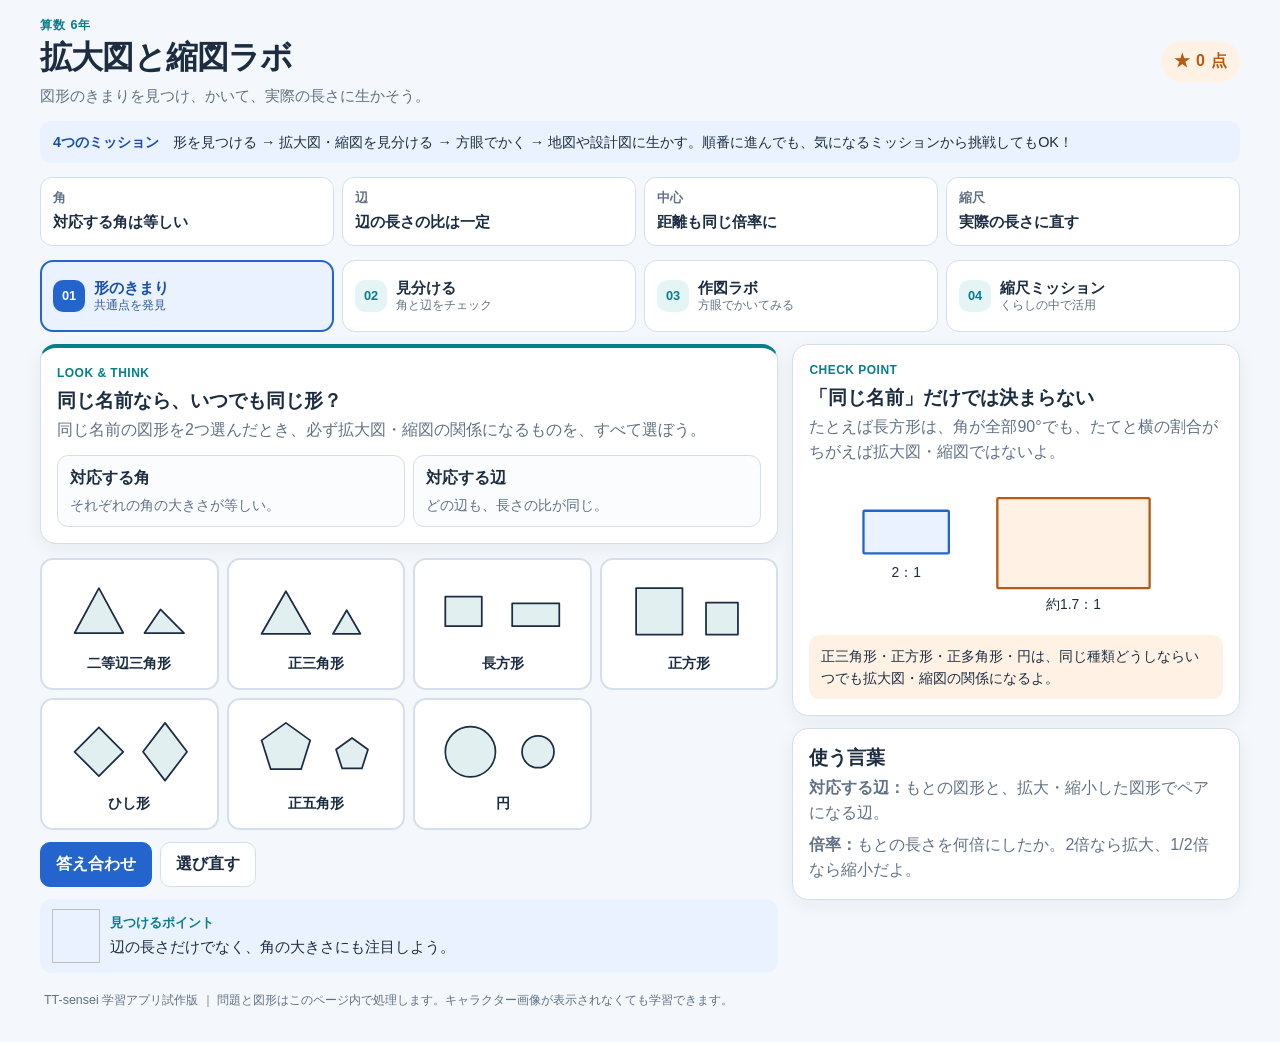
==== index.html @ d73a1b78 "Show actual scale mission prompts and fix completion navigation" ====
<!doctype html>
<html lang="ja">
<head>
<meta charset="utf-8">
<meta name="viewport" content="width=device-width, initial-scale=1, viewport-fit=cover">
<meta name="theme-color" content="#f4f7fb">
<meta name="description" content="小学6年算数「拡大図と縮図」を、図形の性質・判定・作図・縮尺から学ぶ無料の学習アプリです。">
<title>拡大図と縮図ラボ｜小6算数</title>
<style>
:root{color-scheme:light;--bg:#f4f7fb;--paper:#fff;--ink:#1c2d42;--sub:#617186;--line:#d5dfeb;--blue:#2365cc;--blue-soft:#eaf2ff;--teal:#087e8b;--teal-soft:#e5f5f6;--orange:#b85a13;--orange-soft:#fff2e5;--green:#177245;--green-soft:#e8f7ef;--red:#a93d3d;--red-soft:#fff0ef;--shadow:0 5px 18px rgba(28,55,84,.06)}
*{box-sizing:border-box}
html{scroll-behavior:smooth}
body{margin:0;background:var(--bg);color:var(--ink);font-family:"BIZ UDPGothic","UD Digi Kyokasho N-R","Yu Gothic",Meiryo,sans-serif;line-height:1.55;font-size:16px}
button,input{font:inherit}
button{touch-action:manipulation}
button:focus-visible{outline:3px solid #f2a13b;outline-offset:3px}
.app{width:min(1240px,100%);margin:0 auto;padding:16px 20px 32px}
header{display:flex;align-items:center;justify-content:space-between;gap:18px;margin-bottom:14px}
.brand{min-width:0}
.eyebrow{margin:0 0 3px;color:var(--teal);font-size:.78rem;font-weight:800;letter-spacing:.08em}
h1{font-size:clamp(1.45rem,2.5vw,2.1rem);line-height:1.2;letter-spacing:-.025em;margin:0}
.subtitle{margin:7px 0 0;color:var(--sub);font-size:.94rem}
.group-image{width:clamp(120px,19vw,205px);height:80px;object-fit:contain;object-position:center right;flex:0 0 auto}
.study-path{margin:4px 0 12px;padding:10px 13px;background:var(--blue-soft);border-radius:11px;font-size:.9rem;color:var(--ink)}
.study-path b{color:#174fa9}
.summary{display:grid;grid-template-columns:repeat(4,minmax(0,1fr));gap:8px;margin:14px 0}
.summary div{background:var(--paper);border:1px solid var(--line);border-radius:12px;padding:10px 12px;min-width:0}
.summary b{display:block;font-size:.8rem;color:var(--sub);margin-bottom:2px}
.summary span{font-size:.94rem;font-weight:800}
.score{display:inline-flex;align-items:center;gap:6px;white-space:nowrap;color:var(--orange);font-weight:800;background:var(--orange-soft);border-radius:999px;padding:8px 13px}
.tabs{display:grid;grid-template-columns:repeat(4,minmax(0,1fr));gap:8px;margin:14px 0 12px}
.tab{min-height:72px;display:grid;grid-template-columns:32px minmax(0,1fr);grid-template-rows:auto auto;align-content:center;align-items:center;column-gap:9px;row-gap:1px;border:1px solid var(--line);border-radius:13px;background:var(--paper);color:var(--ink);font-weight:800;padding:10px 12px;text-align:left;cursor:pointer;transition:border-color .16s,background .16s,transform .16s}
.tab:hover{border-color:#9db8df;transform:translateY(-1px)}
.tab .num{grid-row:1/3;display:grid;place-items:center;width:32px;height:32px;border-radius:10px;background:var(--teal-soft);color:var(--teal);font-size:.8rem;font-weight:900}
.tab-title{font-size:.96rem;line-height:1.25}
.tab-sub{grid-column:2;color:var(--sub);font-size:.75rem;font-weight:500;line-height:1.3}
.tab-status{grid-column:2}
.tab-status{font-size:.72rem;color:var(--green);font-weight:800;min-height:1em}
.tab-status:empty{display:none}
.tab.active{border:2px solid var(--blue);background:var(--blue-soft);color:#174fa9;padding:9px 11px}
.tab.active .num{background:var(--blue);color:#fff}
.tab.active .tab-sub{color:#315c95}
.panel{display:none}
.panel.active{display:block}
.layout{display:grid;grid-template-columns:minmax(0,1.65fr) minmax(260px,1fr);gap:14px;align-items:start}
.card{background:var(--paper);border:1px solid var(--line);border-radius:16px;padding:16px;box-shadow:var(--shadow);min-width:0}
.card+.card{margin-top:12px}
.card h2{font-size:1.18rem;line-height:1.35;margin:0 0 5px}
.card h3{font-size:1rem;margin:0 0 6px}
.lead{margin:0;color:var(--sub)}
.goal{border-top:4px solid var(--teal)}
.section-label{font-size:.75rem;color:var(--teal);font-weight:800;letter-spacing:.04em;margin:0 0 5px}
.rule-grid{display:grid;grid-template-columns:1fr 1fr;gap:8px;margin-top:12px}
.rule{border:1px solid var(--line);border-radius:11px;padding:10px 12px;background:#fbfcfe}
.rule strong{display:block;margin-bottom:3px}
.rule p{font-size:.9rem;margin:0;color:var(--sub)}
.shape-grid{display:grid;grid-template-columns:repeat(4,minmax(0,1fr));gap:8px;margin-top:14px}
.shape-card{position:relative;min-width:0;min-height:132px;border:2px solid var(--line);border-radius:13px;background:var(--paper);color:var(--ink);padding:9px;cursor:pointer;text-align:center}
.shape-card svg{display:block;width:100%;height:76px}
.shape-card strong{display:block;font-size:.9rem;margin-top:3px}
.shape-card .mark{position:absolute;right:8px;top:5px;font-weight:900;font-size:1.15rem}
.shape-card.selected{border-color:var(--orange);background:var(--orange-soft)}
.shape-card.correct{border-color:var(--green)}
.shape-card.wrong{border-color:var(--red)}
.actions{display:flex;flex-wrap:wrap;gap:8px;margin-top:12px}
.btn{min-height:44px;border:1px solid var(--blue);border-radius:10px;background:var(--blue);color:#fff;font-weight:800;padding:9px 15px;cursor:pointer}
.btn.secondary{border-color:var(--line);background:var(--paper);color:var(--ink)}
.btn:disabled{opacity:.45;cursor:not-allowed}
.message{display:flex;gap:10px;align-items:center;min-height:66px;padding:10px 12px;margin-top:12px;border-radius:12px;background:var(--blue-soft);color:var(--ink)}
.message p{margin:0}
.message.good{background:var(--green-soft)}
.message.retry{background:var(--orange-soft)}
.navi-face{width:48px;height:54px;flex:0 0 48px;object-fit:contain;object-position:center bottom}
.navi-text{font-size:.94rem}
.navi-text strong{display:block;font-size:.8rem;color:var(--teal);margin-bottom:2px}
.help{font-size:.88rem;color:var(--sub);margin:9px 0 0}
.inspect{display:grid;grid-template-columns:minmax(140px,.8fr) minmax(0,1.2fr);gap:12px;align-items:center;margin-top:10px}
.inspect svg{width:100%;max-height:125px}
.explanation{background:var(--teal-soft);border-radius:11px;padding:11px 12px;font-size:.93rem}
.explanation strong{display:block;margin-bottom:3px}
.question-title{display:flex;align-items:flex-start;justify-content:space-between;gap:10px;margin-bottom:12px}
.question-number{font-size:.8rem;font-weight:800;color:var(--teal);white-space:nowrap}
.judge-visual{display:block;width:100%;max-height:260px;min-height:160px;background:#fbfcfe;border:1px solid var(--line);border-radius:12px;margin:8px 0 12px}
.choice-grid{display:grid;grid-template-columns:repeat(2,minmax(0,1fr));gap:9px}
.choice{min-height:50px;background:var(--paper);border:2px solid var(--line);border-radius:11px;color:var(--ink);font-weight:800;cursor:pointer;padding:9px}
.choice:hover:not(:disabled){border-color:var(--blue)}
.choice.correct{border-color:var(--green);background:var(--green-soft)}
.choice.incorrect{border-color:var(--red);background:var(--red-soft)}
.choice:disabled{cursor:default;opacity:.85}
.progress-track{height:8px;background:#e5ebf2;border-radius:99px;overflow:hidden;margin:0 0 12px}
.progress-fill{width:0;height:100%;background:var(--teal);transition:width .2s ease}
.stage{display:grid;grid-template-columns:minmax(0,1.45fr) minmax(250px,1fr);gap:12px;align-items:start}
.board{width:100%;display:block;background:#fff;border:1px solid var(--line);border-radius:13px;touch-action:manipulation;max-height:480px}
.chips{display:flex;flex-wrap:wrap;gap:7px;margin:10px 0}
.chip{min-height:42px;padding:7px 12px;border:2px solid var(--line);border-radius:999px;background:var(--paper);color:var(--ink);font-weight:800;cursor:pointer}
.chip.active{border-color:var(--orange);background:var(--orange-soft);color:var(--orange)}
.chip.done{border-color:var(--green)}
.draw-status{font-weight:800;font-size:.92rem}
.mini{font-size:.88rem;color:var(--sub);margin:6px 0}
.progress-text{display:flex;justify-content:space-between;gap:10px;font-size:.82rem;color:var(--sub);margin-top:8px}
.scale-scene{display:grid;grid-template-columns:130px minmax(0,1fr);gap:13px;align-items:center;margin:12px 0;padding:12px;border:1px solid #c9dfed;border-radius:14px;background:linear-gradient(120deg,var(--teal-soft),var(--blue-soft))}
.scene-art{display:grid;place-items:center;min-height:92px;padding:7px;background:rgba(255,255,255,.78);border:1px solid rgba(255,255,255,.9);border-radius:11px}
.scene-art svg{display:block;width:100%;height:76px}
.scene-copy{min-width:0}
.scene-kicker{display:inline-block;margin-bottom:5px;padding:3px 8px;border-radius:999px;background:#fff;color:#2365cc;font-size:.72rem;font-weight:900}
.scene-copy p{margin:0;font-size:.9rem;line-height:1.45}
.scene-facts{display:flex;flex-wrap:wrap;gap:5px;margin-top:8px}
.scene-facts span{display:inline-block;padding:4px 7px;border-radius:7px;background:rgba(255,255,255,.88);border:1px solid rgba(35,101,204,.12);font-size:.78rem;font-weight:800;color:#24466e}
.scale-options{display:grid;grid-template-columns:repeat(3,minmax(0,1fr));gap:8px;margin-top:15px}
.scale-option{min-height:62px;border:2px solid var(--line);border-radius:12px;background:var(--paper);color:var(--ink);padding:10px 7px;font-weight:800;cursor:pointer}
.scale-option:disabled{cursor:default}
.scale-option.correct{border-color:var(--green);background:var(--green-soft)}
.scale-option.incorrect{border-color:var(--red);background:var(--red-soft)}
.formula{margin-top:12px;padding:11px 12px;background:#fbfcfe;border:1px solid var(--line);border-radius:11px}
.formula .equation{font-size:1.05rem;font-weight:800;margin:3px 0}
.note{padding:10px 12px;background:var(--orange-soft);border-radius:10px;font-size:.9rem;margin-top:10px}
.footer{padding:18px 4px 0;font-size:.78rem;color:var(--sub)}
[hidden]{display:none!important}
@media(max-width:850px){.app{padding:13px 12px 24px}.layout,.stage{grid-template-columns:1fr}.shape-grid{grid-template-columns:repeat(3,minmax(0,1fr))}.group-image{width:125px;height:58px}.summary{grid-template-columns:repeat(2,minmax(0,1fr))}.tabs{grid-template-columns:repeat(4,minmax(0,1fr))}.tab{font-size:.87rem;text-align:center;padding:8px 5px}.tab.active{padding:7px 4px}.board{max-height:370px}}
@media(max-width:560px){header{align-items:flex-start}.group-image{display:none}.subtitle{font-size:.88rem}.tabs{grid-template-columns:repeat(2,minmax(0,1fr));gap:7px}.tab{text-align:left;font-size:.91rem;padding:9px;min-height:70px;column-gap:7px}.tab.active{padding:8px}.tab .num{width:28px;height:28px}.tab-title{font-size:.88rem}.tab-sub,.tab-status{font-size:.7rem}.shape-grid{grid-template-columns:repeat(2,minmax(0,1fr))}.shape-card{min-height:140px}.rule-grid{grid-template-columns:1fr}.inspect{grid-template-columns:1fr}.inspect svg{max-height:100px}.scale-scene{grid-template-columns:82px minmax(0,1fr);gap:9px;padding:9px}.scene-art{min-height:78px;padding:4px}.scene-art svg{height:66px}.scene-copy p{font-size:.84rem}.scene-facts span{font-size:.72rem}.scale-options{grid-template-columns:1fr}.score{padding:7px 10px;font-size:.86rem}.card{padding:13px}.choice-grid{gap:7px}}
@media(prefers-reduced-motion:reduce){html{scroll-behavior:auto}*,*::before,*::after{transition:none!important;animation:none!important}}
</style>
</head>
<body>
<main class="app">
<header>
  <div class="brand">
    <p class="eyebrow">算数 6年</p>
    <h1>拡大図と縮図ラボ</h1>
    <p class="subtitle">図形のきまりを見つけ、かいて、実際の長さに生かそう。</p>
  </div>
  <img class="group-image" id="groupImage" src="https://tt-sensei.github.io/navi-character-/assets/web/groups/group-standing.webp" alt="" aria-hidden="true">
  <div class="score" aria-live="polite">★ <span id="score">0</span>点</div>
</header>

<p class="study-path"><b>4つのミッション</b>　形を見つける → 拡大図・縮図を見分ける → 方眼でかく → 地図や設計図に生かす。順番に進んでも、気になるミッションから挑戦してもOK！</p>

<div class="summary" aria-label="この単元の4つのポイント">
  <div><b>角</b><span>対応する角は等しい</span></div>
  <div><b>辺</b><span>辺の長さの比は一定</span></div>
  <div><b>中心</b><span>距離も同じ倍率に</span></div>
  <div><b>縮尺</b><span>実際の長さに直す</span></div>
</div>

<nav class="tabs" aria-label="学習モード">
  <button class="tab active" data-mode="explore"><span class="num">01</span><span class="tab-title">形のきまり</span><span class="tab-sub">共通点を発見</span><span class="tab-status" id="status-explore"></span></button>
  <button class="tab" data-mode="judge"><span class="num">02</span><span class="tab-title">見分ける</span><span class="tab-sub">角と辺をチェック</span><span class="tab-status" id="status-judge"></span></button>
  <button class="tab" data-mode="draw"><span class="num">03</span><span class="tab-title">作図ラボ</span><span class="tab-sub">方眼でかいてみる</span><span class="tab-status" id="status-draw"></span></button>
  <button class="tab" data-mode="scale"><span class="num">04</span><span class="tab-title">縮尺ミッション</span><span class="tab-sub">くらしの中で活用</span><span class="tab-status" id="status-scale"></span></button>
</nav>

<section id="explore" class="panel active">
  <div class="layout">
    <div>
      <section class="card goal">
        <p class="section-label">LOOK & THINK</p>
        <h2>同じ名前なら、いつでも同じ形？</h2>
        <p class="lead">同じ名前の図形を2つ選んだとき、必ず拡大図・縮図の関係になるものを、すべて選ぼう。</p>
        <div class="rule-grid">
          <div class="rule"><strong>対応する角</strong><p>それぞれの角の大きさが等しい。</p></div>
          <div class="rule"><strong>対応する辺</strong><p>どの辺も、長さの比が同じ。</p></div>
        </div>
      </section>
      <div class="shape-grid" id="shapeGrid"></div>
      <div class="actions">
        <button class="btn" id="exploreCheck">答え合わせ</button>
        <button class="btn secondary" id="exploreReset">選び直す</button>
      </div>
      <div class="message" id="exploreMsg" aria-live="polite">
        <img class="navi-face" alt="" aria-hidden="true">
        <p class="navi-text"><strong>見つけるポイント</strong>辺の長さだけでなく、角の大きさにも注目しよう。</p>
      </div>
      <section class="card" id="inspectCard" hidden>
        <h2 id="inspectTitle">図形を調べる</h2>
        <div class="inspect"><div id="inspectVisual"></div><div class="explanation" id="inspectText"></div></div>
        <div class="actions"><button class="btn secondary" id="inspectPrev">← 前の図形</button><button class="btn" id="inspectNext">次の図形 →</button></div>
      </section>
    </div>
    <aside>
      <section class="card">
        <p class="section-label">CHECK POINT</p>
        <h2>「同じ名前」だけでは決まらない</h2>
        <p class="lead">たとえば長方形は、角が全部90°でも、たてと横の割合がちがえば拡大図・縮図ではないよ。</p>
        <svg viewBox="0 0 300 130" style="display:block;width:100%;max-height:150px;margin-top:10px" role="img" aria-label="たてと横の割合が異なる2つの長方形">
          <rect x="18" y="31" width="74" height="37" rx="1" fill="#eaf2ff" stroke="#2365cc" stroke-width="2"/>
          <rect x="134" y="20" width="132" height="78" rx="1" fill="#fff2e5" stroke="#b85a13" stroke-width="2"/>
          <text x="55" y="88" font-size="12" text-anchor="middle" fill="#1c2d42">2：1</text>
          <text x="200" y="116" font-size="12" text-anchor="middle" fill="#1c2d42">約1.7：1</text>
        </svg>
        <div class="note">正三角形・正方形・正多角形・円は、同じ種類どうしならいつでも拡大図・縮図の関係になるよ。</div>
      </section>
      <section class="card">
        <h2>使う言葉</h2>
        <p class="lead"><b>対応する辺：</b>もとの図形と、拡大・縮小した図形でペアになる辺。</p>
        <p class="lead" style="margin-top:8px"><b>倍率：</b>もとの長さを何倍にしたか。2倍なら拡大、1/2倍なら縮小だよ。</p>
      </section>
    </aside>
  </div>
</section>

<section id="judge" class="panel">
  <div class="layout">
    <div class="card">
      <div class="question-title"><div><p class="section-label">CHECK</p><h2 id="judgeQ">この2つの図形は、拡大図・縮図の関係？</h2></div><span class="question-number" id="judgeNumber">第1問</span></div>
      <div class="progress-track"><div class="progress-fill" id="judgeBar"></div></div>
      <svg id="judgeVisual" class="judge-visual" viewBox="0 0 270 125" role="img" aria-label="大きさの異なる2つの図形"></svg>
      <div class="choice-grid">
        <button class="choice" data-answer="yes">〇　なっている</button>
        <button class="choice" data-answer="no">×　なっていない</button>
      </div>
      <div class="message" id="judgeMsg" aria-live="polite">
        <img class="navi-face" alt="" aria-hidden="true">
        <p class="navi-text"><strong>考えてみよう</strong>角が同じか、辺の長さの割合が同じかを確かめよう。</p>
      </div>
      <div class="actions"><button class="btn" id="judgeNext" disabled>次の問題</button><button class="btn secondary" id="judgeRestart">最初から</button></div>
    </div>
    <aside class="card">
      <p class="section-label">TWO RULES</p>
      <h2>2つのきまりを使って判断</h2>
      <p class="lead">1つの辺だけが同じ割合でも、それだけでは十分ではないよ。</p>
      <div class="formula"><b>辺の長さの比</b><div class="equation">AB：A′B′ = BC：B′C′</div><p class="mini">どの対応する辺も、同じ倍率になる。</p></div>
      <div class="formula"><b>角の大きさ</b><div class="equation">∠A = ∠A′</div><p class="mini">対応する角は、それぞれ等しい。</p></div>
      <div class="note">答えたあとに理由を読んで、どうしてそうなるのか確かめよう。</div>
    </aside>
  </div>
</section>

<section id="draw" class="panel">
  <div class="card goal" style="margin-bottom:12px">
    <p class="section-label">DRAW</p>
    <h2>三角形や四角形を、拡大・縮小してかこう</h2>
    <p class="lead">図形と倍率がランダムに出るよ。Aを中心に、ほかの頂点を方眼の交点に置こう。</p>
  </div>
  <div class="stage">
    <div>
      <svg id="board" class="board" viewBox="-0.5 -0.5 18 10" role="img" aria-label="三角形や四角形を拡大・縮小する作図用の方眼"></svg>
      <p class="mini">Aを中心に考えよう。点のボタンで置きたい頂点を選び、方眼の交点をタップ。置き直しもできるよ。</p>
    </div>
    <section class="card">
      <div class="question-title"><div><p class="section-label">DRAWING TASK</p><h2 id="drawQ">第1問</h2></div><span class="question-number" id="drawNumber">1 / 8</span></div>
      <div class="progress-track"><div class="progress-fill" id="drawBar"></div></div>
      <p class="lead" id="drawHelp"></p>
      <div class="formula draw-formula" id="drawFormula"><b>中心からの位置を同じ倍率にする</b><p class="mini">Aから各頂点までの横・たての距離に、倍率をかけよう。</p></div>
      <div class="chips" id="chips"></div>
      <div class="message" id="drawMsg" aria-live="polite"><img class="navi-face" alt="" aria-hidden="true"><p class="navi-text"><strong>作図のポイント</strong>中心から、たて・横の方眼を数えよう。</p></div>
      <div class="actions"><button class="btn" id="drawCheck">チェック</button><button class="btn secondary" id="drawHint">ヒント① 方向</button><button class="btn secondary" id="drawReset">やり直す</button><button class="btn" id="drawNext" hidden>次の問題</button></div>
    </section>
  </div>
  <div class="card" style="margin-top:12px">
    <h2>作図でわすれないこと</h2>
    <div class="rule-grid">
      <div class="rule"><strong>① 中心からの方向</strong><p>中心と頂点を結ぶ直線上に、対応する頂点がくる。</p></div>
      <div class="rule"><strong>② 中心からの距離</strong><p>2倍なら距離も2倍、1/2倍なら距離も1/2にする。</p></div>
      <div class="rule"><strong>③ 辺と角を使う方法</strong><p>対応する辺を同じ倍率にし、対応する角はもとの図形と同じ大きさにする。方眼がなくても、辺と角の関係を使って作図できる。</p></div>
      <div class="rule"><strong>④ 三角形から四角形へ</strong><p>三角形で身につけた作図の考え方を、四角形にも生かして考えよう。</p></div>
    </div>
  </div>
</section>

<section id="scale" class="panel">
  <div class="layout">
    <div class="card">
      <p class="section-label">APPLICATION MISSION</p>
      <div class="question-title"><h2 id="scaleQ">縮尺ミッション</h2><span class="question-number" id="scaleNumber">第1問</span></div>
      <div class="progress-track"><div class="progress-fill" id="scaleBar"></div></div>
      <div id="scaleScene" class="scale-scene" aria-live="polite"><div class="scene-art" aria-hidden="true"></div><div class="scene-copy"><span class="scene-kicker">活用ミッション</span><p>地図や設計図を使って、実際の長さを考えよう。</p></div></div>
      <p class="lead" id="scaleLead">この場面で、縮尺を使って考えよう。</p>
      <div class="scale-options" id="scaleOptions"></div>
      <div class="message" id="scaleMsg" aria-live="polite"><img class="navi-face" alt="" aria-hidden="true"><p class="navi-text"><strong>考えるヒント</strong>まず単位をそろえよう。1mは100cmだよ。</p></div>
      <div class="actions"><button class="btn" id="scaleNext" disabled>次の問題</button><button class="btn secondary" id="scaleRestart">最初から</button></div>
    </div>
    <aside class="card">
      <p class="section-label">SCALE GUIDE</p>
      <h2>縮尺を使うコツ</h2>
      <p class="lead">縮尺 1：25,000 なら、図の1cmが実際の25,000cmを表すよ。</p>
      <div class="formula"><b>地図上の長さから求める</b><div class="equation">実際の長さ ＝ 図の長さ × 縮尺の分母</div><p class="mini">まずcmで求めてから、mやkmに直そう。</p></div>
      <div class="formula"><b>実際の長さから求める</b><div class="equation">図の長さ ＝ 実際の長さ ÷ 縮尺の分母</div><p class="mini">実際の長さをcmにそろえて計算しよう。</p></div>
      <div class="note">場面をよく見て、「図の長さを実際に直す」「実際の長さを図に表す」「縮尺そのものを求める」のどれかを考えよう。</div>
    </aside>
  </div>
</section>

<footer class="footer">TT-sensei 学習アプリ試作版 ｜ 問題と図形はこのページ内で処理します。キャラクター画像が表示されなくても学習できます。</footer>
</main>

<script>
(function(){
'use strict';
var $ = function(selector){return document.querySelector(selector);};
var $$ = function(selector){return Array.prototype.slice.call(document.querySelectorAll(selector));};
var NAVI_ROOT = 'https://tt-sensei.github.io/navi-character-/assets/web/characters/';
var GROUP_STANDING = 'https://tt-sensei.github.io/navi-character-/assets/web/groups/group-standing.webp';
var GROUP_SHAPES = 'https://tt-sensei.github.io/navi-character-/assets/web/groups/learning/group-learning-math-shapes.webp';
var characterIds = ['riku','sora','kai','saku','tsuki','nami'];
var scoreStoreKey='kakudai-syukusyo:score:v1';
var awardsStoreKey='kakudai-syukusyo:awards:v1';
var progressStoreKey='kakudai-syukusyo:completed:v1';
function readStored(key,fallback){try{var value=localStorage.getItem(key);return value===null?fallback:JSON.parse(value);}catch(error){return fallback;}}
function writeStored(key,value){try{localStorage.setItem(key,JSON.stringify(value));}catch(error){/* 保存できない環境でも学習は続けられる */}}
var score = Number(readStored(scoreStoreKey,0))||0;
var earnedAwards = new Set(readStored(awardsStoreKey,[]));
$('#score').textContent=String(score);
function addScore(points){score += points;$('#score').textContent=String(score);writeStored(scoreStoreKey,score);}
function awardOnce(key,points,legacyKey){
  if(earnedAwards.has(key)||(legacyKey&&earnedAwards.has(legacyKey))){
    if(!earnedAwards.has(key)){earnedAwards.add(key);writeStored(awardsStoreKey,Array.from(earnedAwards));}
    return false;
  }
  earnedAwards.add(key);writeStored(awardsStoreKey,Array.from(earnedAwards));addScore(points);return true;
}
var learningProgress = null;
var completedThisSession = new Set();
var persistedCompleted = new Set(readStored(progressStoreKey,[]));
var moduleIds = ['explore','judge','draw','scale'];
var moduleLabels = {explore:'形のきまり',judge:'見分ける',draw:'作図ラボ',scale:'縮尺を使う'};
function renderProgress(){
  moduleIds.forEach(function(id){
    var status=$('#status-'+id);
    if(!status)return;
    var done=completedThisSession.has(id)||persistedCompleted.has(id)||(learningProgress&&learningProgress.isCompleted(id));
    status.textContent=done?'✓ 練習済み':'';
    var tab=$$('.tab').filter(function(button){return button.dataset.mode===id;})[0];
    if(tab)tab.setAttribute('aria-label',moduleLabels[id]+(done?'、練習済み':''));
  });
}
function markModuleComplete(id){
  completedThisSession.add(id);
  persistedCompleted.add(id);
  writeStored(progressStoreKey,Array.from(persistedCompleted));
  if(learningProgress)learningProgress.complete(id);
  renderProgress();
}
import('https://tt-sensei.github.io/edu-components/index.js').then(function(module){
  var storage=new module.StorageManager('kakudai-syukusyo');
  learningProgress=new module.ProgressManager({storage:storage,ids:moduleIds});
  moduleIds.forEach(function(id){if(learningProgress.isCompleted(id))persistedCompleted.add(id);});
  writeStored(progressStoreKey,Array.from(persistedCompleted));
  completedThisSession.forEach(function(id){learningProgress.complete(id);});
  persistedCompleted.forEach(function(id){learningProgress.complete(id);});
  renderProgress();
}).catch(function(){renderProgress();});
renderProgress();
function randomCharacter(){return characterIds[Math.floor(Math.random()*characterIds.length)];}
function setGuide(container, title, message, mood, extraClass){
  if(!container) return;
  var img = container.querySelector('.navi-face');
  var text = container.querySelector('.navi-text');
  container.className = 'message' + (extraClass ? ' '+extraClass : '');
  if(img){
    img.style.display = '';
    img.onerror = function(){img.style.display='none';};
    img.src = NAVI_ROOT + randomCharacter() + '/fullbody/' + (mood || 'hint') + '.webp';
  }
  if(text) text.innerHTML = '<strong>' + title + '</strong>' + message;
}
$('#groupImage').addEventListener('error',function(){
  if(this.dataset.fallback){this.style.display='none';return;}
  this.dataset.fallback='1';this.src=GROUP_SHAPES;
});
$$('.tab').forEach(function(button){
  button.addEventListener('click',function(){
    $$('.tab').forEach(function(item){item.classList.toggle('active',item===button);});
    $$('.panel').forEach(function(panel){panel.classList.toggle('active',panel.id===button.dataset.mode);});
  });
});

var shapes = [
 {id:'isosceles',name:'二等辺三角形',ok:false,svg:'<polygon points="18,79 50,20 82,79"/><polygon points="110,79 131,48 162,79"/>',why:'二等辺三角形は、頂角の大きさがちがうものがあります。2本の辺が等しいだけでは、形は1つに決まりません。'},
 {id:'equilateral',name:'正三角形',ok:true,svg:'<polygon points="18,80 50,24 82,80"/><polygon points="112,80 130,49 148,80"/>',why:'正三角形は、どれも角が60°です。辺の割合もそろうので、同じ正三角形どうしは、いつでも拡大図・縮図になります。'},
 {id:'rectangle',name:'長方形',ok:false,svg:'<rect x="15" y="31" width="48" height="39"/><rect x="103" y="40" width="62" height="30"/>',why:'長方形の角は全部90°ですが、たてと横の割合がちがうものがあります。角だけが同じでも、拡大図・縮図とは限りません。'},
 {id:'square',name:'正方形',ok:true,svg:'<rect x="20" y="20" width="61" height="61"/><rect x="112" y="39" width="42" height="42"/>',why:'正方形は角が全部90°で、4辺もすべて等しい図形です。同じ正方形どうしは、いつでも拡大図・縮図になります。'},
 {id:'rhombus',name:'ひし形',ok:false,svg:'<polygon points="18,51 50,19 82,51 50,83"/><polygon points="108,51 137,13 166,51 137,89"/>',why:'ひし形は4辺がすべて等しい図形ですが、角の大きさがちがうものがあります。辺が等しいだけでは、同じ形とは限りません。'},
 {id:'pentagon',name:'正五角形',ok:true,svg:'<polygon points="50,13 82,36 70,74 30,74 18,36"/><polygon points="137,33 158,48 150,73 124,73 116,48"/>',why:'正五角形は、5辺も5つの角もそれぞれ等しい図形です。同じ正五角形どうしは、いつでも拡大図・縮図になります。'},
 {id:'circle',name:'円',ok:true,svg:'<circle cx="48" cy="51" r="33"/><circle cx="137" cy="51" r="21"/>',why:'円は大きさがちがっても形は同じです。どの円どうしも、拡大図・縮図の関係になります。'}
];
var exploreSelection = {};
var exploreAwarded = false;
var inspectIndex = 0;
function shapeSvg(markup){return '<svg viewBox="0 0 180 100" aria-hidden="true"><g fill="rgba(8,126,139,.12)" stroke="currentColor" stroke-width="2.3" stroke-linejoin="round">'+markup+'</g></svg>';}
function renderShapes(){
  $('#shapeGrid').innerHTML = shapes.map(function(shape){
    var selected = !!exploreSelection[shape.id];
    return '<button type="button" class="shape-card'+(selected?' selected':'')+'" data-shape="'+shape.id+'" aria-pressed="'+selected+'"><span class="mark"></span>'+shapeSvg(shape.svg)+'<strong>'+shape.name+'</strong></button>';
  }).join('');
  $$('.shape-card').forEach(function(button){
    button.addEventListener('click',function(){
      var id = button.dataset.shape;
      exploreSelection[id] = !exploreSelection[id];
      if(!exploreSelection[id]) delete exploreSelection[id];
      renderShapes();
    });
  });
}
function showInspect(){
  var shape = shapes[inspectIndex];
  $('#inspectTitle').textContent = '調べる：'+shape.name;
  $('#inspectVisual').innerHTML = shapeSvg(shape.svg);
  $('#inspectText').innerHTML = '<strong>'+(shape.ok?'〇 いつでもなる':'△ いつでもとは限らない')+'</strong>'+shape.why;
  $('#inspectPrev').disabled = inspectIndex===0;
  $('#inspectNext').textContent = inspectIndex===shapes.length-1?'見分けるへ進む':'次の図形 →';
}
$('#exploreCheck').addEventListener('click',function(){
  var correct = shapes.filter(function(shape){return shape.ok;}).map(function(shape){return shape.id;});
  var selected = Object.keys(exploreSelection).filter(function(id){return exploreSelection[id];});
  var good = correct.every(function(id){return selected.indexOf(id)!==-1;}) && selected.every(function(id){return correct.indexOf(id)!==-1;});
  renderShapes();
  $$('.shape-card').forEach(function(button){
    var shape = shapes.filter(function(item){return item.id===button.dataset.shape;})[0];
    var mark = button.querySelector('.mark');
    if(shape.ok){button.classList.add('correct');mark.textContent='〇';}
    else if(exploreSelection[shape.id]){button.classList.add('wrong');mark.textContent='×';}
  });
  if(good){
    markModuleComplete('explore');
    if(!exploreAwarded){awardOnce('explore-perfect',20);exploreAwarded=true;}
    setGuide($('#exploreMsg'),'大正解！','正三角形・正方形・正五角形・円だよ。どこが共通しているか、一つずつ調べよう。','correct','good');
  }else{
    setGuide($('#exploreMsg'),'もう一度考えよう','「同じ名前なら、どんな形でも必ず」という言葉が大切。選んだ図形と、選ばなかった図形を比べてみよう。','retry','retry');
  }
  inspectIndex=0;$('#inspectCard').hidden=false;showInspect();
});
$('#exploreReset').addEventListener('click',function(){
  exploreSelection={};$('#inspectCard').hidden=true;renderShapes();
  setGuide($('#exploreMsg'),'見つけるポイント','角の大きさと、辺の長さの割合に注目しよう。','hint');
});
$('#inspectPrev').addEventListener('click',function(){inspectIndex=Math.max(0,inspectIndex-1);showInspect();});
$('#inspectNext').addEventListener('click',function(){
  if(inspectIndex<shapes.length-1){inspectIndex++;showInspect();}
  else{$$('.tab').filter(function(button){return button.dataset.mode==='judge';})[0].click();renderJudge();}
});
renderShapes();

function polygon(cx,cy,r,sides,rotation){
  var points=[];
  for(var i=0;i<sides;i++){
    var angle=(Math.PI*2*i/sides)+(rotation||0);
    points.push((cx+r*Math.cos(angle)).toFixed(2)+','+(cy+r*Math.sin(angle)).toFixed(2));
  }
  return '<polygon points="'+points.join(' ')+'"/>';
}
var judges = [
 {id:'square-same',legacyIndex:0,name:'正方形',yes:true,a:'<rect x="30" y="40" width="45" height="45"/>',b:'<rect x="145" y="20" width="90" height="90"/>',note:'どちらも正方形。対応する角は全部90°で、対応する辺の長さはすべて2倍です。'},
 {id:'rectangle-ratio',legacyIndex:1,name:'長方形',yes:false,a:'<rect x="20" y="38" width="80" height="40"/>',b:'<rect x="135" y="23" width="120" height="80"/>',note:'たては2倍ですが、横は1.5倍です。辺の長さの割合がそろわないので、拡大図・縮図ではありません。'},
 {id:'triangle-same',legacyIndex:2,name:'三角形',yes:true,a:'<polygon points="20,90 55,30 95,90"/>',b:'<polygon points="130,105 182.5,15 242.5,105"/>',note:'対応する辺の長さはすべて1.5倍で、対応する角も等しくなっています。'},
 {id:'rhombus-angle',legacyIndex:3,name:'ひし形',yes:false,a:'<polygon points="20,60 60,20 100,60 60,100"/>',b:'<polygon points="130,60 190,30 250,60 190,90"/>',note:'4辺が等しくても、角の大きさがちがいます。対応する角がそろわないため、拡大図・縮図ではありません。'},
 {id:'pentagon-same',legacyIndex:4,name:'正五角形',yes:true,a:polygon(55,62,29,5,-Math.PI/2),b:polygon(190,62,58,5,-Math.PI/2),note:'どちらも正五角形です。対応する角は等しく、対応する辺の長さはすべて2倍です。'},
 {id:'triangle-ratio',legacyIndex:5,name:'三角形',yes:false,a:'<polygon points="20,90 55,30 95,90"/>',b:'<polygon points="140,90 190,30 250,90"/>',note:'たての長さは同じですが、底辺の割合がちがいます。辺を同じ割合にしていないため、拡大図・縮図ではありません。'}
];
judges=shuffle(judges.slice());
var judgeIndex=0,judgeLocked=false;
function renderJudge(){
  var q=judges[judgeIndex];
  $('#judgeQ').textContent='この2つの'+q.name+'は、拡大図・縮図の関係？';
  $('#judgeNumber').textContent='第'+(judgeIndex+1)+'問 / '+judges.length;
  $('#judgeBar').style.width=(judgeIndex/judges.length*100)+'%';
  $('#judgeVisual').innerHTML='<g fill="rgba(35,101,204,.13)" stroke="#2365cc" stroke-width="2.2" stroke-linejoin="round">'+q.a+'</g><g fill="rgba(184,90,19,.13)" stroke="#b85a13" stroke-width="2.2" stroke-linejoin="round">'+q.b+'</g>';
  $('#judgeVisual').setAttribute('aria-label','左の図形と右の図形を比べる問題');
  $$('.choice').forEach(function(button){button.disabled=false;button.classList.remove('correct','incorrect');});
  $('#judgeNext').disabled=true;$('#judgeNext').textContent='次の問題';
  setGuide($('#judgeMsg'),'考えてみよう','角の大きさと、対応する辺の長さの割合を確かめよう。','hint');
  judgeLocked=false;
}
$$('.choice').forEach(function(button){
  button.addEventListener('click',function(){
    if(judgeLocked)return;
    judgeLocked=true;
    var q=judges[judgeIndex],answer=button.dataset.answer==='yes',good=answer===q.yes;
    $$('.choice').forEach(function(choice){
      choice.disabled=true;
      if(choice.dataset.answer===(q.yes?'yes':'no'))choice.classList.add('correct');
      else if(choice===button)choice.classList.add('incorrect');
    });
    if(good){awardOnce('judge-'+q.id,10,'judge-'+q.legacyIndex);setGuide($('#judgeMsg'),'正解！',q.note,'correct','good');}
    else{setGuide($('#judgeMsg'),'おしい！','正解は'+(q.yes?'〇　なっている':'×　なっていない')+'。'+q.note,'retry','retry');}
    $('#judgeBar').style.width=((judgeIndex+1)/judges.length*100)+'%';
    $('#judgeNext').disabled=false;
    $('#judgeNext').textContent=judgeIndex===judges.length-1?'作図へ進む':'次の問題';
  });
});
$('#judgeNext').addEventListener('click',function(){
  if(!judgeLocked)return;
  if(judgeIndex<judges.length-1){judgeIndex++;renderJudge();}
  else{markModuleComplete('judge');$$('.tab').filter(function(button){return button.dataset.mode==='draw';})[0].click();startDraw(0);}
});
$('#judgeRestart').addEventListener('click',function(){judges=shuffle(judges.slice());judgeIndex=0;renderJudge();});
renderJudge();

var drawShapes=[
  {id:'right-triangle',name:'直角三角形',vertices:['A','B','C'],points:{A:[0,0],B:[4,0],C:[0,2]},rightAngleAtA:true},
  {id:'isosceles-triangle',name:'二等辺三角形',vertices:['A','B','C'],points:{A:[0,0],B:[4,0],C:[2,4]}},
  {id:'scalene-triangle',name:'三角形',vertices:['A','B','C'],points:{A:[0,0],B:[6,0],C:[2,4]}},
  {id:'trapezoid',name:'台形',vertices:['A','B','C','D'],points:{A:[0,0],B:[6,0],C:[4,2],D:[2,2]}},
  {id:'parallelogram',name:'平行四辺形',vertices:['A','B','C','D'],points:{A:[0,0],B:[4,0],C:[6,2],D:[2,2]}},
  {id:'rhombus',name:'ひし形',vertices:['A','B','C','D'],points:{A:[0,0],B:[4,-2],C:[8,0],D:[4,2]}},
  {id:'rectangle',name:'長方形',vertices:['A','B','C','D'],points:{A:[0,0],B:[6,0],C:[6,2],D:[0,2]},rightAngleAtA:true},
  {id:'square',name:'正方形',vertices:['A','B','C','D'],points:{A:[0,0],B:[4,0],C:[4,4],D:[0,4]},rightAngleAtA:true}
];
var drawMultipliers=[0.5,1.5,2];
function randomInteger(min,max){return Math.floor(Math.random()*(max-min+1))+min;}
function shuffle(items){
  for(var i=items.length-1;i>0;i--){
    var j=Math.floor(Math.random()*(i+1)),temp=items[i];
    items[i]=items[j];items[j]=temp;
  }
  return items;
}
function createDrawProblems(){
  return shuffle(drawShapes.slice()).map(function(shape){
    var k=drawMultipliers[Math.floor(Math.random()*drawMultipliers.length)];
    var bounds={minX:Infinity,maxX:-Infinity,minY:Infinity,maxY:-Infinity};
    shape.vertices.forEach(function(v){
      var p=shape.points[v];
      [p,[p[0]*k,p[1]*k]].forEach(function(q){
        bounds.minX=Math.min(bounds.minX,q[0]);
        bounds.maxX=Math.max(bounds.maxX,q[0]);
        bounds.minY=Math.min(bounds.minY,q[1]);
        bounds.maxY=Math.max(bounds.maxY,q[1]);
      });
    });
    var minOriginX=Math.ceil(1-bounds.minX),maxOriginX=Math.floor(17-bounds.maxX);
    var minOriginY=Math.ceil(1-bounds.minY),maxOriginY=Math.floor(9-bounds.maxY);
    if(minOriginX>maxOriginX||minOriginY>maxOriginY)throw new Error('方眼に収まらない図形があります: '+shape.name);
    return {shape:shape,k:k,origin:[randomInteger(minOriginX,maxOriginX),randomInteger(minOriginY,maxOriginY)]};
  });
}
var drawProblems=createDrawProblems(),D=null,drawIndex=0;
function multiplierText(k){return k===0.5?'1/2倍':k===1.5?'1.5倍':k+'倍';}
function pointString(point){return point[0]+','+point[1];}
function relativePositionText(dx,dy){
  var parts=[];
  if(dx>0)parts.push('右へ'+dx+'マス');
  else if(dx<0)parts.push('左へ'+Math.abs(dx)+'マス');
  if(dy>0)parts.push('下へ'+dy+'マス');
  else if(dy<0)parts.push('上へ'+Math.abs(dy)+'マス');
  return parts.join('、')||'Aと同じ位置';
}
function startDraw(index){
  drawIndex=index;
  var problem=drawProblems[index],shape=problem.shape,k=problem.k,origin=problem.origin,abs={},ans={};
  shape.vertices.forEach(function(v){
    var p=shape.points[v];
    abs[v]=[origin[0]+p[0],origin[1]+p[1]];
  });
  var centerPoint=abs.A;
  shape.vertices.forEach(function(v){
    ans[v]=[centerPoint[0]+k*(abs[v][0]-centerPoint[0]),centerPoint[1]+k*(abs[v][1]-centerPoint[1])];
  });
  D={shape:shape,vertices:shape.vertices,center:'A',k:k,abs:abs,ans:ans,centerPoint:centerPoint,target:shape.vertices.filter(function(v){return v!=='A';}),placed:{},active:shape.vertices.filter(function(v){return v!=='A';})[0],hintLevel:0,done:false};
  renderDraw();
}
function renderDraw(){
  var targets=D.target;
  $('#drawQ').textContent='第'+(drawIndex+1)+'問　'+D.shape.name+'をAを中心に'+multiplierText(D.k)+(D.k>1?'拡大':'縮小')+'しよう';
  $('#drawNumber').textContent=(drawIndex+1)+' / '+drawProblems.length;
  $('#drawBar').style.width=((drawIndex+(D.done?1:0))/drawProblems.length*100)+'%';
  $('#drawHelp').textContent='Aを中心に'+multiplierText(D.k)+'。Aから見た各頂点の向きと距離を、同じ倍率にしよう。';
  $('#drawFormula').innerHTML='<b>中心からの位置を同じ倍率にする</b>'+targets.map(function(v){
    var p=D.shape.points[v],x=p[0]*D.k,y=p[1]*D.k;
    return '<p class="mini"><b>A→'+v+'：</b>'+relativePositionText(p[0],p[1])+' → <b>A→'+v+'′：</b>'+relativePositionText(x,y)+'</p>';
  }).join('');
  $('#chips').innerHTML=targets.map(function(v){
    var isPlaced=!!D.placed[v];
    return '<button type="button" class="chip'+(D.active===v?' active':'')+(isPlaced?' done':'')+'" data-v="'+v+'" aria-pressed="'+(D.active===v)+'">'+v+'′ '+(isPlaced?'●':'を置く')+'</button>';
  }).join('');
  $$('.chip').forEach(function(button){button.addEventListener('click',function(){D.active=button.dataset.v;renderDraw();});});
  $('#drawNext').hidden=!D.done;
  $('#drawNext').textContent=drawIndex===drawProblems.length-1?'新しいランダム問題へ':'次の問題';
  $('#drawCheck').disabled=D.done;
  $('#drawHint').textContent=D.hintLevel===0?'ヒント① 方向':D.hintLevel===1?'ヒント② 距離':'ヒントを確認済み';
  $('#drawHint').disabled=D.hintLevel>=2||D.done;
  drawBoard();
}
function drawBoard(){
  var svg=$('#board'),markup='';
  for(var x=0;x<=17;x++)markup+='<line x1="'+x+'" y1="0" x2="'+x+'" y2="9" stroke="#d5dfeb" stroke-width=".045"/>';
  for(var y=0;y<=9;y++)markup+='<line x1="0" y1="'+y+'" x2="17" y2="'+y+'" stroke="#d5dfeb" stroke-width=".045"/>';
  if(D.hintLevel>0){
    D.target.forEach(function(v){
      var a=D.abs[v],cx=D.centerPoint[0],cy=D.centerPoint[1];
      var factor=1.2;
      markup+='<line x1="'+cx+'" y1="'+cy+'" x2="'+(cx+(a[0]-cx)*factor)+'" y2="'+(cy+(a[1]-cy)*factor)+'" stroke="#b85a13" stroke-width=".09" stroke-dasharray=".22 .18"/>';
    });
  }
  markup+='<polygon points="'+D.vertices.map(function(v){return pointString(D.abs[v]);}).join(' ')+'" fill="rgba(35,101,204,.12)" stroke="#2365cc" stroke-width=".12"/>';
  var a=D.centerPoint;
  if(D.shape.rightAngleAtA){
    markup+='<path d="M '+(a[0]+.38)+' '+a[1]+' L '+(a[0]+.38)+' '+(a[1]+.38)+' L '+a[0]+' '+(a[1]+.38)+'" fill="none" stroke="#2365cc" stroke-width=".1"/>';
  }
  D.vertices.forEach(function(v){
    markup+='<text x="'+D.abs[v][0]+'" y="'+(D.abs[v][1]-.42)+'" text-anchor="middle" font-size=".66" font-weight="bold" fill="#174fa9">'+v+'</text>';
  });
  var points={};
  D.vertices.forEach(function(v){points[v]=v===D.center?D.centerPoint:D.placed[v];});
  var allTargetPointsPlaced=D.vertices.every(function(v){return !!points[v];});
  if(allTargetPointsPlaced){
    markup+='<polygon points="'+D.vertices.map(function(v){return pointString(points[v]);}).join(' ')+'" fill="rgba(184,90,19,.16)" stroke="#b85a13" stroke-width=".12"/>';
    if(D.shape.rightAngleAtA){
      var ta=points[D.center];
      markup+='<path d="M '+(ta[0]+.28)+' '+ta[1]+' L '+(ta[0]+.28)+' '+(ta[1]+.28)+' L '+ta[0]+' '+(ta[1]+.28)+'" fill="none" stroke="#b85a13" stroke-width=".1"/>';
    }
  }else{
    for(var edge=0;edge<D.vertices.length;edge++){
      var from=points[D.vertices[edge]],to=points[D.vertices[(edge+1)%D.vertices.length]];
      if(from&&to)markup+='<line x1="'+from[0]+'" y1="'+from[1]+'" x2="'+to[0]+'" y2="'+to[1]+'" stroke="#b85a13" stroke-width=".12" stroke-linecap="round"/>';
    }
  }
  D.target.forEach(function(v){
    var p=points[v];
    if(p){
      markup+='<circle cx="'+p[0]+'" cy="'+p[1]+'" r=".22" fill="#b85a13"/><text x="'+p[0]+'" y="'+(p[1]-.42)+'" text-anchor="middle" font-size=".66" font-weight="bold" fill="#b85a13">'+v+'′</text>';
    }
  });
  markup+='<circle cx="'+D.centerPoint[0]+'" cy="'+D.centerPoint[1]+'" r=".32" fill="none" stroke="#a93d3d" stroke-width=".1"/>';
  svg.innerHTML=markup;
}
$('#board').addEventListener('pointerdown',function(event){
  if(!D||D.done)return;
  var svg=event.currentTarget,point=svg.createSVGPoint();
  point.x=event.clientX;point.y=event.clientY;
  var transformed=point.matrixTransform(svg.getScreenCTM().inverse());
  if(transformed.x < -0.1 || transformed.x > 17.1 || transformed.y < -0.1 || transformed.y > 9.1)return;
  var x=Math.max(0,Math.min(17,Math.round(transformed.x))),y=Math.max(0,Math.min(9,Math.round(transformed.y)));
  D.placed[D.active]=[x,y];
  var next=D.target.filter(function(v){return !D.placed[v];})[0];
  if(next)D.active=next;
  setGuide($('#drawMsg'),'点を置いたよ','ほかの点も置いたら、チェックしよう。','hint');
  renderDraw();
});
$('#drawCheck').addEventListener('click',function(){
  if(!D.target.every(function(v){return !!D.placed[v];})){
    setGuide($('#drawMsg'),'点がまだ足りないよ',''+D.target.filter(function(v){return !D.placed[v];}).map(function(v){return v+'′';}).join('・')+'を置こう。','retry','retry');
    return;
  }
  var wrong=D.target.filter(function(v){return D.placed[v][0]!==D.ans[v][0]||D.placed[v][1]!==D.ans[v][1];});
  if(wrong.length){
    wrong.forEach(function(v){delete D.placed[v];});D.active=wrong[0];
    var advice=wrong.map(function(v){
      var p=D.ans[v];
      return v+'′は、Aから'+relativePositionText(p[0]-D.centerPoint[0],p[1]-D.centerPoint[1])+'の交点だよ。';
    }).join(' ');
    setGuide($('#drawMsg'),'ここを見直そう',advice,'retry','retry');
    renderDraw();
  }else{
    D.done=true;awardOnce('draw-'+D.shape.id+'-'+D.k,D.hintLevel>0?7:10);
    setGuide($('#drawMsg'),'正解！','Aから各頂点までの横・たての位置が、すべて'+multiplierText(D.k)+'になっているよ。','complete','good');
    renderDraw();
  }
});
$('#drawHint').addEventListener('click',function(){
  if(D.done||D.hintLevel>=2)return;
  D.hintLevel++;
  if(D.hintLevel===1){
    setGuide($('#drawMsg'),'ヒント① 方向','Aから各頂点に向かう方向へ置こう。拡大ならAから遠く、縮小なら近くなるよ。','hint');
  }else{
    var details=D.target.map(function(v){
      var p=D.shape.points[v],target=D.ans[v],a=D.centerPoint;
      return v+'：'+relativePositionText(p[0],p[1])+' → '+v+'′：'+relativePositionText(target[0]-a[0],target[1]-a[1]);
    }).join('。');
    setGuide($('#drawMsg'),'ヒント② 距離',details+'。それぞれの横・たての距離に倍率をかけよう。','hint');
  }
  renderDraw();
});
$('#drawReset').addEventListener('click',function(){startDraw(drawIndex);});
$('#drawNext').addEventListener('click',function(){
  if(drawIndex<drawProblems.length-1)startDraw(drawIndex+1);
  else{
    markModuleComplete('draw');
    drawProblems=createDrawProblems();
    startDraw(0);
    setGuide($('#drawMsg'),'次のセットへ','図形と倍率がランダムに変わったよ。新しい問題で、もう一度作図してみよう。','hint');
  }
});
startDraw(0);
setGuide($('#drawMsg'),'作図のポイント','Aから各頂点までの向きと距離を見よう。','hint');

var scaleQuestions=[
 {id:'map-25000-4cm',legacyIndex:0,title:'遠足マップの道のり',scene:'map',sceneText:'遠足の目的地まで、地図で道のりをたどろう。',facts:['縮尺 1：25,000','地図上 4cm'],question:'地図上で道のりが4cm。実際の道のりは？',lead:'地図上の4cmを、実際の長さに直そう。',options:['100m','1km','10km'],correct:1,note:'4 × 25,000 ＝ 100,000cm。100,000cm ＝ 1,000m ＝ 1kmです。'},
 {id:'drawing-500-3cm',legacyIndex:1,title:'校庭マップの通路',scene:'school',sceneText:'校庭の通路を、縮尺つきの案内図で表したよ。',facts:['縮尺 1：500','図の長さ 3cm'],question:'通路の長さは、実際には何m？',lead:'図の長さに縮尺の分母をかけて、mに直そう。',options:['1.5m','15m','150m'],correct:1,note:'3 × 500 ＝ 1,500cm。1,500cm ÷ 100 ＝ 15mです。'},
 {id:'actual-600m-20000',legacyIndex:2,title:'道を地図に描こう',scene:'map',sceneText:'実際の道のりが分かっているので、地図に表す長さを求めるよ。',facts:['実際 600m','縮尺 1：20,000'],question:'地図では、道のりを何cmで描けばいい？',lead:'600mを先にcmに直してから、縮尺の分母で割ろう。',options:['2cm','3cm','12cm'],correct:1,note:'600m ＝ 60,000cm。60,000 ÷ 20,000 ＝ 3cmです。'},
 {id:'drawing-1000-2-4cm',legacyIndex:3,title:'校舎の配置図',scene:'school',sceneText:'校舎と校庭の位置関係を、配置図にまとめたよ。',facts:['縮尺 1：1,000','図の長さ 2.4cm'],question:'図の2.4cmは、実際には何m？',lead:'まずcmで実際の長さを求め、そのあとmに直そう。',options:['2.4m','24m','240m'],correct:1,note:'2.4 × 1,000 ＝ 2,400cm。2,400cm ÷ 100 ＝ 24mです。'},
 {id:'drawing-500-8cm',legacyIndex:4,title:'校庭の通路の長さ',scene:'field',sceneText:'広い校庭の通路も、縮尺があれば図から長さを求められるよ。',facts:['縮尺 1：500','図の長さ 8cm'],question:'通路の実際の長さは何m？',lead:'8cmに縮尺の分母をかけよう。',options:['4m','40m','400m'],correct:1,note:'8 × 500 ＝ 4,000cm。4,000cm ÷ 100 ＝ 40mです。'},
 {id:'school-map-18m-300',title:'校内案内図を作ろう',scene:'school',sceneText:'図書室から体育館までの案内図を作るよ。',facts:['実際 18m','縮尺 1：300'],question:'図の上では、18mを何cmで表す？',lead:'18mをcmに直し、縮尺の分母で割ろう。',options:['0.6cm','6cm','54cm'],correct:1,note:'18m ＝ 1,800cm。1,800 ÷ 300 ＝ 6cmです。'},
 {id:'park-plan-scale',title:'公園の設計図',scene:'plan',sceneText:'すべり台から砂場までの距離を、設計図に表したよ。',facts:['図の長さ 4cm','実際 8m'],question:'この設計図の縮尺は、どれかな？',lead:'実際の8mをcmに直し、「図：実際」を1：□の形にしよう。',options:['1：20','1：200','1：2,000'],correct:1,note:'8m ＝ 800cm。実際の長さは図の長さの800 ÷ 4 ＝ 200倍。縮尺は1：200です。'},
 {id:'room-plan-table',title:'部屋の間取り図',scene:'room',sceneText:'家具を買う前に、間取り図で置ける長さを確かめよう。',facts:['縮尺 1：50','実際 1.8m'],question:'実際の長さが1.8mの机は、図では何cm？',lead:'1.8mを180cmに直してから、50で割ろう。',options:['1.8cm','3.6cm','9cm'],correct:1,note:'1.8m ＝ 180cm。180 ÷ 50 ＝ 3.6cmです。'},
 {id:'garden-plan-100',title:'花だんの配置図',scene:'garden',sceneText:'花だんの幅を、花の植え方を考える配置図にまとめるよ。',facts:['縮尺 1：100','実際 3.5m'],question:'幅3.5mの花だんは、図では何cm？',lead:'3.5mをcmに直して、100で割ろう。',options:['0.35cm','3.5cm','35cm'],correct:1,note:'3.5m ＝ 350cm。350 ÷ 100 ＝ 3.5cmです。'},
 {id:'route-75000cm',title:'ハイキングの地図',scene:'map',sceneText:'歩くルートの長さを見積もって、出発前の計画を立てよう。',facts:['縮尺 1：20,000','地図上 7.5cm'],question:'地図上で7.5cmのルートは、実際には何km？',lead:'まずcmで実際の長さを求めてから、kmに直そう。',options:['150m','1.5km','15km'],correct:1,note:'7.5 × 20,000 ＝ 150,000cm。150,000cm ＝ 1,500m ＝ 1.5kmです。'},
 {id:'gym-plan-200',title:'体育館のレイアウト',scene:'plan',sceneText:'行事の準備で、体育館に机やいすをどう並べるか考えるよ。',facts:['縮尺 1：200','図の長さ 12cm'],question:'図で12cmの壁は、実際には何m？',lead:'12cmに200をかけて、mに直そう。',options:['2.4m','24m','240m'],correct:1,note:'12 × 200 ＝ 2,400cm。2,400cm ÷ 100 ＝ 24mです。'},
 {id:'hall-plan-scale',title:'体育館の図を調べよう',scene:'plan',sceneText:'実際の体育館の長さと図の長さから、縮尺を見つけるよ。',facts:['実際 30m','図の長さ 6cm'],question:'この図の縮尺は、どれかな？',lead:'30mをcmに直し、実際の長さが図の何倍かを調べよう。',options:['1：50','1：500','1：5,000'],correct:1,note:'30m ＝ 3,000cm。3,000 ÷ 6 ＝ 500なので、縮尺は1：500です。'}
];
function scaleSceneArt(kind){
  var arts={
    map:'<svg viewBox="0 0 150 78" role="img" aria-label="地図上のルート"><path d="M9 60 Q35 18 63 43 T136 18" fill="none" stroke="#c3d9cd" stroke-width="14" stroke-linecap="round"/><path d="M9 60 Q35 18 63 43 T136 18" fill="none" stroke="#2365cc" stroke-width="3" stroke-dasharray="4 5" stroke-linecap="round"/><circle cx="10" cy="60" r="6" fill="#177245" stroke="#fff" stroke-width="2"/><path d="M136 9l9 18h-18z" fill="#b85a13"/><text x="9" y="75" font-size="8" fill="#1c2d42">出発</text><text x="113" y="39" font-size="8" fill="#1c2d42">目的地</text></svg>',
    school:'<svg viewBox="0 0 150 78" role="img" aria-label="校内の配置図"><path d="M10 62H140" stroke="#a3c9b2" stroke-width="12" stroke-linecap="round"/><rect x="22" y="13" width="40" height="37" rx="3" fill="#eaf2ff" stroke="#2365cc" stroke-width="2"/><path d="M17 16L42 3l25 13" fill="#d7e7ff" stroke="#2365cc" stroke-width="2" stroke-linejoin="round"/><rect x="88" y="21" width="39" height="29" rx="3" fill="#fff2e5" stroke="#b85a13" stroke-width="2"/><path d="M63 42Q75 56 88 42" fill="none" stroke="#087e8b" stroke-width="3" stroke-dasharray="3 3"/><text x="26" y="34" font-size="8" fill="#174fa9">校舎</text><text x="92" y="38" font-size="8" fill="#8c440d">体育館</text></svg>',
    plan:'<svg viewBox="0 0 150 78" role="img" aria-label="設計図"><rect x="12" y="9" width="126" height="60" rx="2" fill="#fff" stroke="#2365cc" stroke-width="2"/><path d="M72 9V45H138M12 43H72M42 43V69M100 45V69" stroke="#2365cc" stroke-width="2"/><rect x="20" y="16" width="42" height="20" fill="#e5f5f6" stroke="#087e8b"/><rect x="80" y="16" width="49" height="20" fill="#fff2e5" stroke="#b85a13"/><path d="M19 61H33M19 57V65M33 57V65" stroke="#b85a13" stroke-width="1.4"/></svg>',
    room:'<svg viewBox="0 0 150 78" role="img" aria-label="部屋の間取り図"><rect x="10" y="8" width="130" height="62" fill="#fff" stroke="#2365cc" stroke-width="2"/><path d="M84 8V43H140M10 44H84M48 44V70" fill="none" stroke="#2365cc" stroke-width="2"/><rect x="20" y="17" width="53" height="18" rx="2" fill="#e5f5f6" stroke="#087e8b" stroke-width="1.5"/><rect x="94" y="51" width="35" height="11" rx="2" fill="#fff2e5" stroke="#b85a13" stroke-width="1.5"/><path d="M20 38H73" stroke="#b85a13" stroke-dasharray="3 3"/></svg>',
    garden:'<svg viewBox="0 0 150 78" role="img" aria-label="花だんの配置図"><rect x="12" y="8" width="126" height="62" rx="5" fill="#e8f7ef" stroke="#177245" stroke-width="2"/><path d="M22 24H128M22 39H128M22 54H128" stroke="#a3d7ad" stroke-width="2"/><g fill="#177245"><circle cx="30" cy="18" r="4"/><circle cx="55" cy="18" r="4"/><circle cx="80" cy="18" r="4"/><circle cx="105" cy="18" r="4"/><circle cx="42" cy="32" r="4"/><circle cx="67" cy="32" r="4"/><circle cx="92" cy="32" r="4"/><circle cx="117" cy="32" r="4"/><circle cx="30" cy="47" r="4"/><circle cx="55" cy="47" r="4"/><circle cx="80" cy="47" r="4"/><circle cx="105" cy="47" r="4"/><circle cx="42" cy="61" r="4"/><circle cx="67" cy="61" r="4"/><circle cx="92" cy="61" r="4"/><circle cx="117" cy="61" r="4"/></g></svg>',
    field:'<svg viewBox="0 0 150 78" role="img" aria-label="校庭の地図"><rect x="11" y="7" width="128" height="64" rx="12" fill="#e8f7ef" stroke="#177245" stroke-width="2"/><rect x="28" y="17" width="94" height="44" rx="5" fill="none" stroke="#7dbb8b" stroke-width="1.5"/><path d="M75 17V61M28 39H122" stroke="#7dbb8b" stroke-width="1.5"/><circle cx="75" cy="39" r="8" fill="none" stroke="#7dbb8b" stroke-width="1.5"/><path d="M19 65Q46 43 68 58T129 16" fill="none" stroke="#b85a13" stroke-width="3" stroke-dasharray="4 4"/></svg>'
  };
  return arts[kind]||arts.plan;
}
function renderScaleScene(q){
  var box=$('#scaleScene');
  box.innerHTML='<div class="scene-art">'+scaleSceneArt(q.scene)+'</div><div class="scene-copy"><span class="scene-kicker">活用ミッション</span><p>'+q.sceneText+'</p><div class="scene-facts">'+q.facts.map(function(fact){return '<span>'+fact+'</span>';}).join('')+'</div></div>';
}
scaleQuestions=shuffle(scaleQuestions.slice());
var scaleIndex=0,scaleLocked=false;
function renderScale(){
  var q=scaleQuestions[scaleIndex];
  $('#scaleQ').textContent=q.title;
  renderScaleScene(q);
  $('#scaleLead').textContent=q.question;
  $('#scaleNumber').textContent='第'+(scaleIndex+1)+'問 / '+scaleQuestions.length;
  $('#scaleBar').style.width=(scaleIndex/scaleQuestions.length*100)+'%';
  var optionItems=q.options.map(function(option,index){return {label:option,correct:index===q.correct};});
  shuffle(optionItems);
  $('#scaleOptions').innerHTML=optionItems.map(function(option){
    return '<button type="button" class="scale-option" data-correct="'+option.correct+'">'+option.label+'</button>';
  }).join('');
  $$('.scale-option').forEach(function(button){
    button.addEventListener('click',function(){
      if(scaleLocked)return;
      scaleLocked=true;
      var good=button.dataset.correct==='true';
      $$('.scale-option').forEach(function(optionButton){
        optionButton.disabled=true;
        if(optionButton.dataset.correct==='true')optionButton.classList.add('correct');
        else if(optionButton===button)optionButton.classList.add('incorrect');
      });
      if(good){awardOnce('scale-'+q.id,10,q.legacyIndex===undefined?null:'scale-'+q.legacyIndex);setGuide($('#scaleMsg'),'正解！',q.note,'correct','good');}
      else{setGuide($('#scaleMsg'),'いっしょに確かめよう',q.note,'retry','retry');}
      $('#scaleBar').style.width=((scaleIndex+1)/scaleQuestions.length*100)+'%';
      $('#scaleNext').disabled=false;
      $('#scaleNext').textContent=scaleIndex===scaleQuestions.length-1?'ミッションをふり返る':'次のミッション';
    });
  });
  setGuide($('#scaleMsg'),'考えるヒント',q.lead,'hint');
  $('#scaleNext').disabled=true;$('#scaleNext').textContent=scaleIndex===scaleQuestions.length-1?'ミッションをふり返る':'次のミッション';
  scaleLocked=false;
}
$('#scaleNext').textContent='次のミッション';
$('#scaleNext').addEventListener('click',function(){
  if(!scaleLocked)return;
  if(scaleIndex<scaleQuestions.length-1){scaleIndex++;renderScale();}
  else{
    markModuleComplete('scale');
    $('.tab').filter(function(button){return button.dataset.mode==='explore';})[0].click();
    setGuide($('#exploreMsg'),'ミッションコンプリート！','形を見つけ、見分け、作図し、縮尺を生活の場面で使えたね。気になるミッションに戻って、さらに練習してみよう。','correct','good');
  }
});
$('#scaleRestart').textContent='別の問題セット';
$('#scaleRestart').addEventListener('click',function(){scaleQuestions=shuffle(scaleQuestions.slice());scaleIndex=0;renderScale();setGuide($('#scaleMsg'),'新しいセット！','問題の順番も選択肢の順番も変わったよ。場面に合わせて考えよう。','hint');});
renderScale();
})();
</script>
</body>
</html>
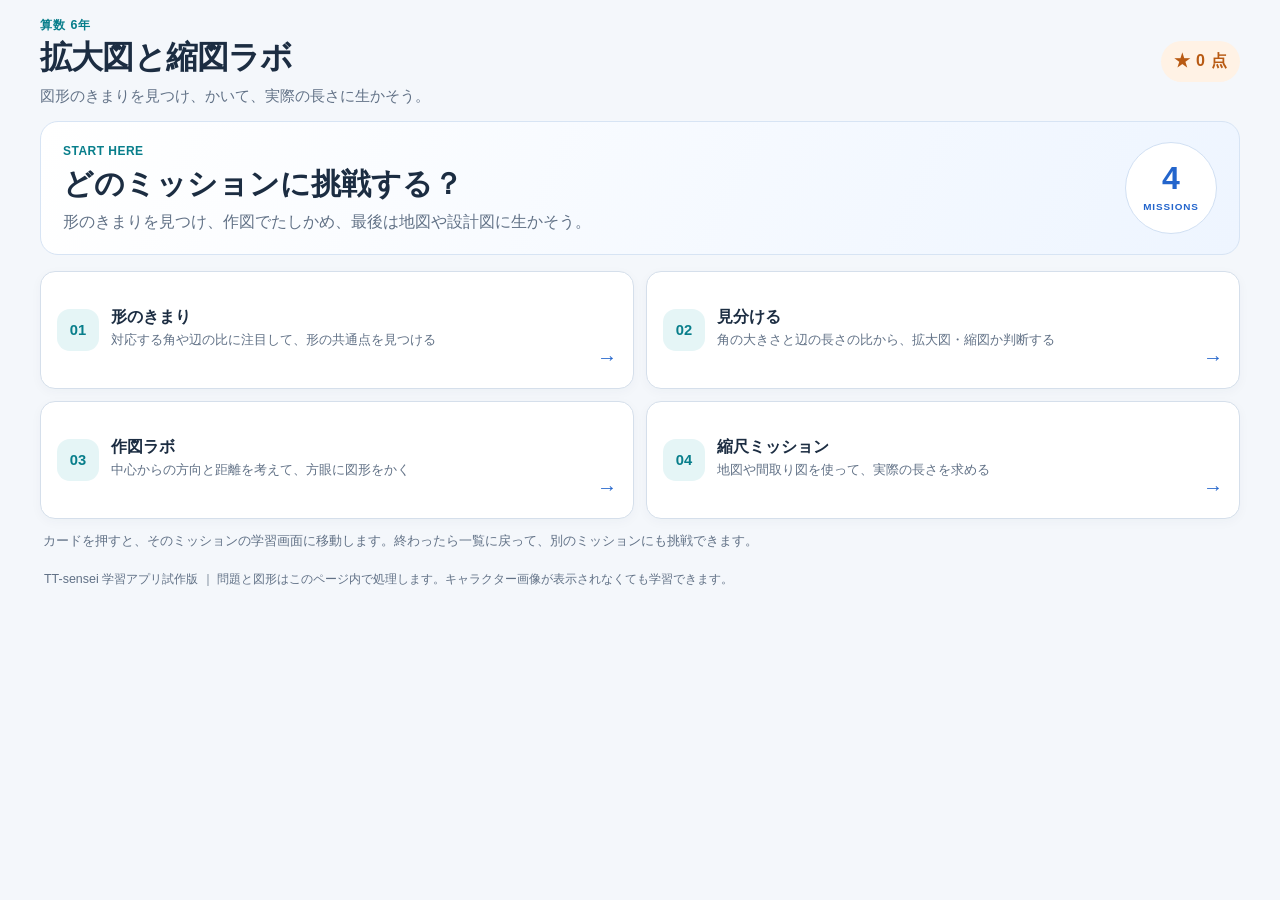
==== commit 973fd698: "Create focused mission home screen with page navigation" ====
--- a/index.html
+++ b/index.html
@@ -21,27 +21,33 @@
 h1{font-size:clamp(1.45rem,2.5vw,2.1rem);line-height:1.2;letter-spacing:-.025em;margin:0}
 .subtitle{margin:7px 0 0;color:var(--sub);font-size:.94rem}
 .group-image{width:clamp(120px,19vw,205px);height:80px;object-fit:contain;object-position:center right;flex:0 0 auto}
-.study-path{margin:4px 0 12px;padding:10px 13px;background:var(--blue-soft);border-radius:11px;font-size:.9rem;color:var(--ink)}
-.study-path b{color:#174fa9}
-.summary{display:grid;grid-template-columns:repeat(4,minmax(0,1fr));gap:8px;margin:14px 0}
-.summary div{background:var(--paper);border:1px solid var(--line);border-radius:12px;padding:10px 12px;min-width:0}
-.summary b{display:block;font-size:.8rem;color:var(--sub);margin-bottom:2px}
-.summary span{font-size:.94rem;font-weight:800}
+.home-screen{display:none}
+.home-screen.active{display:block}
+.home-hero{display:flex;align-items:center;justify-content:space-between;gap:18px;margin:12px 0 4px;padding:20px 22px;background:linear-gradient(115deg,#fff 0%,#eef5ff 100%);border:1px solid #d7e4f4;border-radius:18px}
+.home-hero-copy{min-width:0}
+.home-hero h2{margin:0 0 7px;font-size:clamp(1.35rem,2.4vw,1.85rem);line-height:1.25}
+.home-hero .lead{max-width:660px}
+.home-count{display:flex;flex:0 0 auto;flex-direction:column;align-items:center;justify-content:center;width:92px;height:92px;border-radius:50%;background:#fff;border:1px solid #d1e0f3;color:#2365cc}
+.home-count strong{font-size:2rem;line-height:1;font-weight:900}
+.home-count span{font-size:.62rem;letter-spacing:.09em;font-weight:900;margin-top:5px}
+.home-footnote{margin:12px 3px 0;font-size:.84rem;color:var(--sub)}
 .score{display:inline-flex;align-items:center;gap:6px;white-space:nowrap;color:var(--orange);font-weight:800;background:var(--orange-soft);border-radius:999px;padding:8px 13px}
-.tabs{display:grid;grid-template-columns:repeat(4,minmax(0,1fr));gap:8px;margin:14px 0 12px}
-.tab{min-height:72px;display:grid;grid-template-columns:32px minmax(0,1fr);grid-template-rows:auto auto;align-content:center;align-items:center;column-gap:9px;row-gap:1px;border:1px solid var(--line);border-radius:13px;background:var(--paper);color:var(--ink);font-weight:800;padding:10px 12px;text-align:left;cursor:pointer;transition:border-color .16s,background .16s,transform .16s}
-.tab:hover{border-color:#9db8df;transform:translateY(-1px)}
-.tab .num{grid-row:1/3;display:grid;place-items:center;width:32px;height:32px;border-radius:10px;background:var(--teal-soft);color:var(--teal);font-size:.8rem;font-weight:900}
-.tab-title{font-size:.96rem;line-height:1.25}
-.tab-sub{grid-column:2;color:var(--sub);font-size:.75rem;font-weight:500;line-height:1.3}
+.tabs{display:grid;grid-template-columns:repeat(2,minmax(0,1fr));gap:12px;margin:16px 0 0}
+.tab{position:relative;min-height:118px;display:grid;grid-template-columns:42px minmax(0,1fr);grid-template-rows:auto auto auto;align-content:center;align-items:center;column-gap:12px;row-gap:5px;border:1px solid var(--line);border-radius:15px;background:var(--paper);color:var(--ink);font-weight:800;padding:16px 44px 16px 16px;text-align:left;cursor:pointer;transition:border-color .16s,background .16s,transform .16s;box-shadow:0 3px 12px rgba(28,55,84,.035)}
+.tab:after{content:"→";position:absolute;right:16px;bottom:15px;color:var(--blue);font-size:1.25rem;font-weight:800}
+.tab:hover{border-color:#9db8df;background:#fbfdff;transform:translateY(-1px)}
+.tab .num{grid-row:1/4;display:grid;place-items:center;width:42px;height:42px;border-radius:13px;background:var(--teal-soft);color:var(--teal);font-size:.92rem;font-weight:900}
+.tab-title{font-size:1.02rem;line-height:1.25}
+.tab-sub{grid-column:2;color:var(--sub);font-size:.83rem;font-weight:500;line-height:1.4}
 .tab-status{grid-column:2}
-.tab-status{font-size:.72rem;color:var(--green);font-weight:800;min-height:1em}
+.tab-status{font-size:.75rem;color:var(--green);font-weight:800;min-height:1em}
 .tab-status:empty{display:none}
-.tab.active{border:2px solid var(--blue);background:var(--blue-soft);color:#174fa9;padding:9px 11px}
-.tab.active .num{background:var(--blue);color:#fff}
-.tab.active .tab-sub{color:#315c95}
+body.is-learning .subtitle,body.is-learning .group-image{display:none}
 .panel{display:none}
 .panel.active{display:block}
+.panel-toolbar{display:flex;align-items:center;justify-content:space-between;gap:12px;margin:3px 0 12px}
+.panel-toolbar .btn{min-height:40px;padding:7px 12px}
+.panel-step{font-size:.75rem;letter-spacing:.06em;font-weight:800;color:var(--sub)}
 .layout{display:grid;grid-template-columns:minmax(0,1.65fr) minmax(260px,1fr);gap:14px;align-items:start}
 .card{background:var(--paper);border:1px solid var(--line);border-radius:16px;padding:16px;box-shadow:var(--shadow);min-width:0}
 .card+.card{margin-top:12px}
@@ -116,8 +122,8 @@
 .note{padding:10px 12px;background:var(--orange-soft);border-radius:10px;font-size:.9rem;margin-top:10px}
 .footer{padding:18px 4px 0;font-size:.78rem;color:var(--sub)}
 [hidden]{display:none!important}
-@media(max-width:850px){.app{padding:13px 12px 24px}.layout,.stage{grid-template-columns:1fr}.shape-grid{grid-template-columns:repeat(3,minmax(0,1fr))}.group-image{width:125px;height:58px}.summary{grid-template-columns:repeat(2,minmax(0,1fr))}.tabs{grid-template-columns:repeat(4,minmax(0,1fr))}.tab{font-size:.87rem;text-align:center;padding:8px 5px}.tab.active{padding:7px 4px}.board{max-height:370px}}
-@media(max-width:560px){header{align-items:flex-start}.group-image{display:none}.subtitle{font-size:.88rem}.tabs{grid-template-columns:repeat(2,minmax(0,1fr));gap:7px}.tab{text-align:left;font-size:.91rem;padding:9px;min-height:70px;column-gap:7px}.tab.active{padding:8px}.tab .num{width:28px;height:28px}.tab-title{font-size:.88rem}.tab-sub,.tab-status{font-size:.7rem}.shape-grid{grid-template-columns:repeat(2,minmax(0,1fr))}.shape-card{min-height:140px}.rule-grid{grid-template-columns:1fr}.inspect{grid-template-columns:1fr}.inspect svg{max-height:100px}.scale-scene{grid-template-columns:82px minmax(0,1fr);gap:9px;padding:9px}.scene-art{min-height:78px;padding:4px}.scene-art svg{height:66px}.scene-copy p{font-size:.84rem}.scene-facts span{font-size:.72rem}.scale-options{grid-template-columns:1fr}.score{padding:7px 10px;font-size:.86rem}.card{padding:13px}.choice-grid{gap:7px}}
+@media(max-width:850px){.app{padding:13px 12px 24px}.layout,.stage{grid-template-columns:1fr}.shape-grid{grid-template-columns:repeat(3,minmax(0,1fr))}.group-image{width:125px;height:58px}.tabs{grid-template-columns:repeat(2,minmax(0,1fr));gap:10px}.tab{min-height:110px;padding:14px 42px 14px 14px;text-align:left}.board{max-height:370px}}
+@media(max-width:560px){header{align-items:flex-start}.group-image{display:none}.subtitle{font-size:.88rem}.home-hero{padding:16px;gap:10px}.home-count{width:64px;height:64px}.home-count strong{font-size:1.55rem}.home-count span{font-size:.52rem}.tabs{grid-template-columns:1fr;gap:9px}.tab{min-height:98px;font-size:.91rem;padding:12px 42px 12px 12px;column-gap:9px}.tab .num{width:36px;height:36px;border-radius:11px}.tab-title{font-size:.94rem}.tab-sub{font-size:.8rem}.panel-toolbar{margin-top:0}.panel-step{font-size:.67rem}.shape-grid{grid-template-columns:repeat(2,minmax(0,1fr))}.shape-card{min-height:140px}.rule-grid{grid-template-columns:1fr}.inspect{grid-template-columns:1fr}.inspect svg{max-height:100px}.scale-scene{grid-template-columns:82px minmax(0,1fr);gap:9px;padding:9px}.scene-art{min-height:78px;padding:4px}.scene-art svg{height:66px}.scene-copy p{font-size:.84rem}.scene-facts span{font-size:.72rem}.scale-options{grid-template-columns:1fr}.score{padding:7px 10px;font-size:.86rem}.card{padding:13px}.choice-grid{gap:7px}}
 @media(prefers-reduced-motion:reduce){html{scroll-behavior:auto}*,*::before,*::after{transition:none!important;animation:none!important}}
 </style>
 </head>
@@ -133,23 +139,28 @@
   <div class="score" aria-live="polite">★ <span id="score">0</span>点</div>
 </header>
 
-<p class="study-path"><b>4つのミッション</b>　形を見つける → 拡大図・縮図を見分ける → 方眼でかく → 地図や設計図に生かす。順番に進んでも、気になるミッションから挑戦してもOK！</p>
-
-<div class="summary" aria-label="この単元の4つのポイント">
-  <div><b>角</b><span>対応する角は等しい</span></div>
-  <div><b>辺</b><span>辺の長さの比は一定</span></div>
-  <div><b>中心</b><span>距離も同じ倍率に</span></div>
-  <div><b>縮尺</b><span>実際の長さに直す</span></div>
-</div>
-
-<nav class="tabs" aria-label="学習モード">
-  <button class="tab active" data-mode="explore"><span class="num">01</span><span class="tab-title">形のきまり</span><span class="tab-sub">共通点を発見</span><span class="tab-status" id="status-explore"></span></button>
-  <button class="tab" data-mode="judge"><span class="num">02</span><span class="tab-title">見分ける</span><span class="tab-sub">角と辺をチェック</span><span class="tab-status" id="status-judge"></span></button>
-  <button class="tab" data-mode="draw"><span class="num">03</span><span class="tab-title">作図ラボ</span><span class="tab-sub">方眼でかいてみる</span><span class="tab-status" id="status-draw"></span></button>
-  <button class="tab" data-mode="scale"><span class="num">04</span><span class="tab-title">縮尺ミッション</span><span class="tab-sub">くらしの中で活用</span><span class="tab-status" id="status-scale"></span></button>
-</nav>
-
-<section id="explore" class="panel active">
+<section id="home" class="home-screen active" aria-labelledby="homeHeading">
+  <div class="home-hero">
+    <div class="home-hero-copy">
+      <p class="section-label">START HERE</p>
+      <h2 id="homeHeading" tabindex="-1">どのミッションに挑戦する？</h2>
+      <p class="lead">形のきまりを見つけ、作図でたしかめ、最後は地図や設計図に生かそう。</p>
+    </div>
+    <div class="home-count" aria-label="4つのミッション">
+      <strong>4</strong><span>MISSIONS</span>
+    </div>
+  </div>
+  <nav class="tabs" aria-label="ミッションを選ぶ">
+    <button class="tab" data-mode="explore"><span class="num">01</span><span class="tab-title">形のきまり</span><span class="tab-sub">対応する角や辺の比に注目して、形の共通点を見つける</span><span class="tab-status" id="status-explore"></span></button>
+    <button class="tab" data-mode="judge"><span class="num">02</span><span class="tab-title">見分ける</span><span class="tab-sub">角の大きさと辺の長さの比から、拡大図・縮図か判断する</span><span class="tab-status" id="status-judge"></span></button>
+    <button class="tab" data-mode="draw"><span class="num">03</span><span class="tab-title">作図ラボ</span><span class="tab-sub">中心からの方向と距離を考えて、方眼に図形をかく</span><span class="tab-status" id="status-draw"></span></button>
+    <button class="tab" data-mode="scale"><span class="num">04</span><span class="tab-title">縮尺ミッション</span><span class="tab-sub">地図や間取り図を使って、実際の長さを求める</span><span class="tab-status" id="status-scale"></span></button>
+  </nav>
+  <p class="home-footnote">カードを押すと、そのミッションの学習画面に移動します。終わったら一覧に戻って、別のミッションにも挑戦できます。</p>
+</section>
+
+<section id="explore" class="panel">
+  <div class="panel-toolbar"><button type="button" class="btn secondary home-back">← ミッション一覧</button><span class="panel-step">MISSION 01 / 04</span></div>
   <div class="layout">
     <div>
       <section class="card goal">
@@ -199,6 +210,7 @@
 </section>
 
 <section id="judge" class="panel">
+  <div class="panel-toolbar"><button type="button" class="btn secondary home-back">← ミッション一覧</button><span class="panel-step">MISSION 02 / 04</span></div>
   <div class="layout">
     <div class="card">
       <div class="question-title"><div><p class="section-label">CHECK</p><h2 id="judgeQ">この2つの図形は、拡大図・縮図の関係？</h2></div><span class="question-number" id="judgeNumber">第1問</span></div>
@@ -226,6 +238,7 @@
 </section>
 
 <section id="draw" class="panel">
+  <div class="panel-toolbar"><button type="button" class="btn secondary home-back">← ミッション一覧</button><span class="panel-step">MISSION 03 / 04</span></div>
   <div class="card goal" style="margin-bottom:12px">
     <p class="section-label">DRAW</p>
     <h2>三角形や四角形を、拡大・縮小してかこう</h2>
@@ -258,6 +271,7 @@
 </section>
 
 <section id="scale" class="panel">
+  <div class="panel-toolbar"><button type="button" class="btn secondary home-back">← ミッション一覧</button><span class="panel-step">MISSION 04 / 04</span></div>
   <div class="layout">
     <div class="card">
       <p class="section-label">APPLICATION MISSION</p>
@@ -357,12 +371,28 @@
   if(this.dataset.fallback){this.style.display='none';return;}
   this.dataset.fallback='1';this.src=GROUP_SHAPES;
 });
-$$('.tab').forEach(function(button){
-  button.addEventListener('click',function(){
-    $$('.tab').forEach(function(item){item.classList.toggle('active',item===button);});
-    $$('.panel').forEach(function(panel){panel.classList.toggle('active',panel.id===button.dataset.mode);});
-  });
-});
+function showMode(mode){
+  var panel=$('#'+mode);
+  if(!panel)return;
+  $('#home').classList.remove('active');
+  $('.panel').forEach(function(item){item.classList.toggle('active',item===panel);});
+  document.body.classList.add('is-learning');
+  window.scrollTo(0,0);
+  var back=panel.querySelector('.home-back');
+  if(back)back.focus({preventScroll:true});
+}
+function showHome(){
+  $('#home').classList.add('active');
+  $('.panel').forEach(function(panel){panel.classList.remove('active');});
+  document.body.classList.remove('is-learning');
+  window.scrollTo(0,0);
+  var heading=$('#homeHeading');
+  if(heading)heading.focus({preventScroll:true});
+}
+$('.tab').forEach(function(button){
+  button.addEventListener('click',function(){showMode(button.dataset.mode);});
+});
+$('.home-back').forEach(function(button){button.addEventListener('click',showHome);});
 
 var shapes = [
  {id:'isosceles',name:'二等辺三角形',ok:false,svg:'<polygon points="18,79 50,20 82,79"/><polygon points="110,79 131,48 162,79"/>',why:'二等辺三角形は、頂角の大きさがちがうものがあります。2本の辺が等しいだけでは、形は1つに決まりません。'},
@@ -743,8 +773,9 @@
   if(scaleIndex<scaleQuestions.length-1){scaleIndex++;renderScale();}
   else{
     markModuleComplete('scale');
-    $('.tab').filter(function(button){return button.dataset.mode==='explore';})[0].click();
-    setGuide($('#exploreMsg'),'ミッションコンプリート！','形を見つけ、見分け、作図し、縮尺を生活の場面で使えたね。気になるミッションに戻って、さらに練習してみよう。','correct','good');
+    $$('.tab').filter(function(button){return button.dataset.mode==='explore';})[0].click();
+    var allMissionsDone=moduleIds.every(function(id){return completedThisSession.has(id)||persistedCompleted.has(id)||(learningProgress&&learningProgress.isCompleted(id));});
+    setGuide($('#exploreMsg'),allMissionsDone?'4つのミッション達成！':'縮尺ミッション達成！',allMissionsDone?'形のきまり・見分ける・作図・縮尺の4つをひと通り練習できたね。得意なところをさらに伸ばそう。':'縮尺を生活の場面で使えたね。ほかのミッションにも挑戦して、形のきまり・見分け・作図とつなげよう。','correct','good');
   }
 });
 $('#scaleRestart').textContent='別の問題セット';
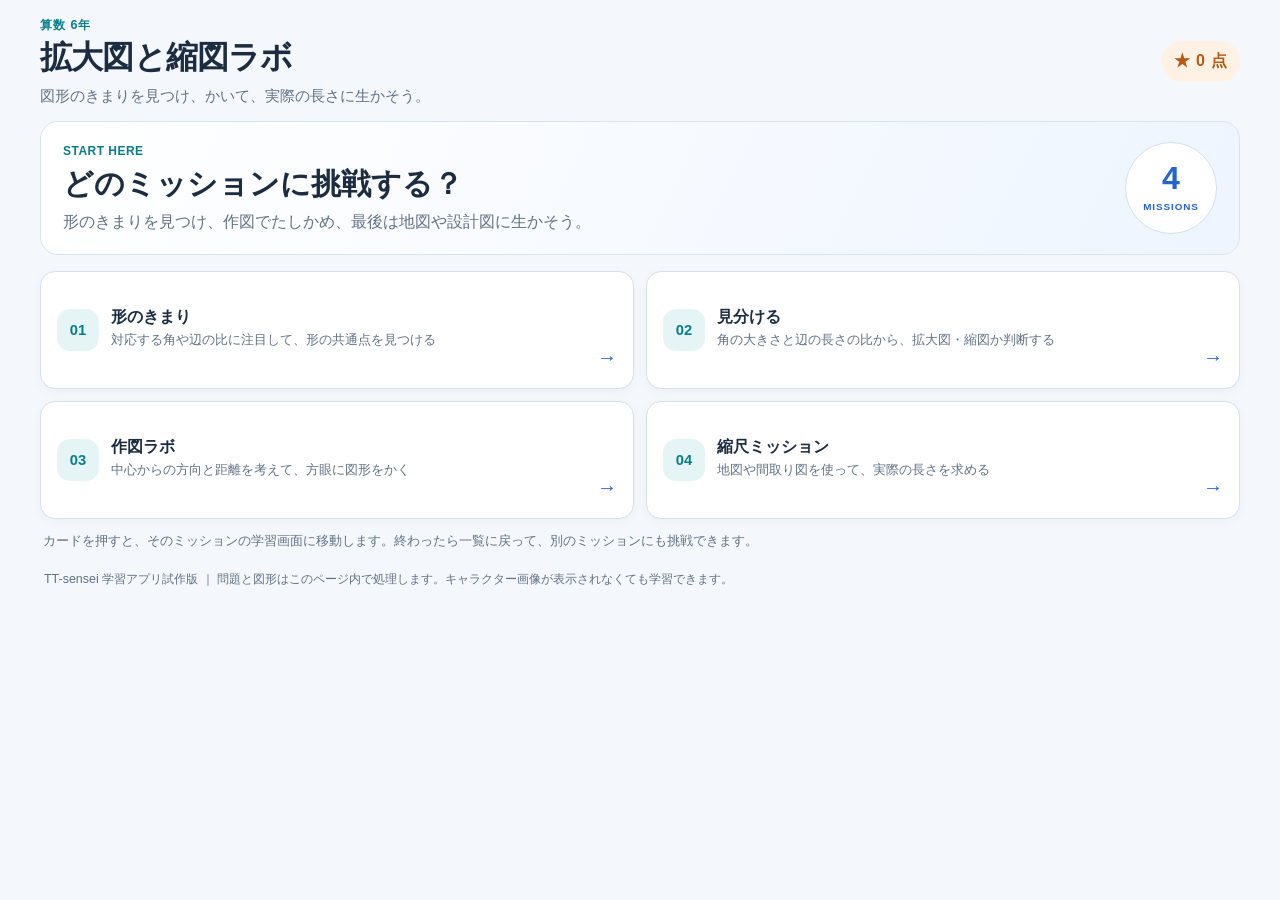
==== commit 1531f92e: "Fix collection selectors in mission screen navigation" ====
--- a/index.html
+++ b/index.html
@@ -375,7 +375,7 @@
   var panel=$('#'+mode);
   if(!panel)return;
   $('#home').classList.remove('active');
-  $('.panel').forEach(function(item){item.classList.toggle('active',item===panel);});
+  $$('.panel').forEach(function(item){item.classList.toggle('active',item===panel);});
   document.body.classList.add('is-learning');
   window.scrollTo(0,0);
   var back=panel.querySelector('.home-back');
@@ -383,16 +383,16 @@
 }
 function showHome(){
   $('#home').classList.add('active');
-  $('.panel').forEach(function(panel){panel.classList.remove('active');});
+  $$('.panel').forEach(function(panel){panel.classList.remove('active');});
   document.body.classList.remove('is-learning');
   window.scrollTo(0,0);
   var heading=$('#homeHeading');
   if(heading)heading.focus({preventScroll:true});
 }
-$('.tab').forEach(function(button){
+$$('.tab').forEach(function(button){
   button.addEventListener('click',function(){showMode(button.dataset.mode);});
 });
-$('.home-back').forEach(function(button){button.addEventListener('click',showHome);});
+$$('.home-back').forEach(function(button){button.addEventListener('click',showHome);});
 
 var shapes = [
  {id:'isosceles',name:'二等辺三角形',ok:false,svg:'<polygon points="18,79 50,20 82,79"/><polygon points="110,79 131,48 162,79"/>',why:'二等辺三角形は、頂角の大きさがちがうものがあります。2本の辺が等しいだけでは、形は1つに決まりません。'},
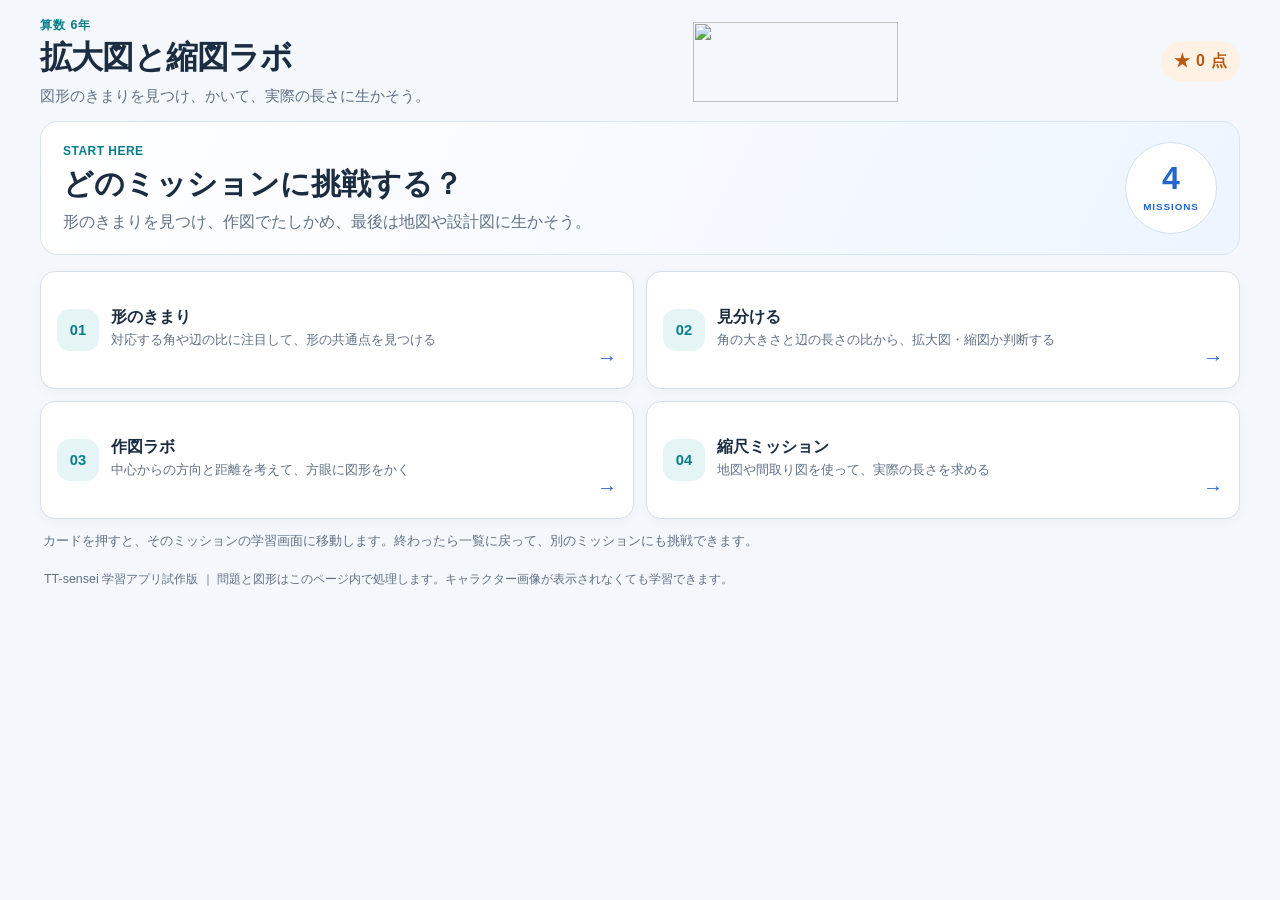
==== commit ab1d2f8d: "Split learning missions into separate HTML, CSS and JavaScript files" ====
--- a/index.html
+++ b/index.html
@@ -4,128 +4,9 @@
 <meta charset="utf-8">
 <meta name="viewport" content="width=device-width, initial-scale=1, viewport-fit=cover">
 <meta name="theme-color" content="#f4f7fb">
-<meta name="description" content="小学6年算数「拡大図と縮図」を、図形の性質・判定・作図・縮尺から学ぶ無料の学習アプリです。">
-<title>拡大図と縮図ラボ｜小6算数</title>
-<style>
-:root{color-scheme:light;--bg:#f4f7fb;--paper:#fff;--ink:#1c2d42;--sub:#617186;--line:#d5dfeb;--blue:#2365cc;--blue-soft:#eaf2ff;--teal:#087e8b;--teal-soft:#e5f5f6;--orange:#b85a13;--orange-soft:#fff2e5;--green:#177245;--green-soft:#e8f7ef;--red:#a93d3d;--red-soft:#fff0ef;--shadow:0 5px 18px rgba(28,55,84,.06)}
-*{box-sizing:border-box}
-html{scroll-behavior:smooth}
-body{margin:0;background:var(--bg);color:var(--ink);font-family:"BIZ UDPGothic","UD Digi Kyokasho N-R","Yu Gothic",Meiryo,sans-serif;line-height:1.55;font-size:16px}
-button,input{font:inherit}
-button{touch-action:manipulation}
-button:focus-visible{outline:3px solid #f2a13b;outline-offset:3px}
-.app{width:min(1240px,100%);margin:0 auto;padding:16px 20px 32px}
-header{display:flex;align-items:center;justify-content:space-between;gap:18px;margin-bottom:14px}
-.brand{min-width:0}
-.eyebrow{margin:0 0 3px;color:var(--teal);font-size:.78rem;font-weight:800;letter-spacing:.08em}
-h1{font-size:clamp(1.45rem,2.5vw,2.1rem);line-height:1.2;letter-spacing:-.025em;margin:0}
-.subtitle{margin:7px 0 0;color:var(--sub);font-size:.94rem}
-.group-image{width:clamp(120px,19vw,205px);height:80px;object-fit:contain;object-position:center right;flex:0 0 auto}
-.home-screen{display:none}
-.home-screen.active{display:block}
-.home-hero{display:flex;align-items:center;justify-content:space-between;gap:18px;margin:12px 0 4px;padding:20px 22px;background:linear-gradient(115deg,#fff 0%,#eef5ff 100%);border:1px solid #d7e4f4;border-radius:18px}
-.home-hero-copy{min-width:0}
-.home-hero h2{margin:0 0 7px;font-size:clamp(1.35rem,2.4vw,1.85rem);line-height:1.25}
-.home-hero .lead{max-width:660px}
-.home-count{display:flex;flex:0 0 auto;flex-direction:column;align-items:center;justify-content:center;width:92px;height:92px;border-radius:50%;background:#fff;border:1px solid #d1e0f3;color:#2365cc}
-.home-count strong{font-size:2rem;line-height:1;font-weight:900}
-.home-count span{font-size:.62rem;letter-spacing:.09em;font-weight:900;margin-top:5px}
-.home-footnote{margin:12px 3px 0;font-size:.84rem;color:var(--sub)}
-.score{display:inline-flex;align-items:center;gap:6px;white-space:nowrap;color:var(--orange);font-weight:800;background:var(--orange-soft);border-radius:999px;padding:8px 13px}
-.tabs{display:grid;grid-template-columns:repeat(2,minmax(0,1fr));gap:12px;margin:16px 0 0}
-.tab{position:relative;min-height:118px;display:grid;grid-template-columns:42px minmax(0,1fr);grid-template-rows:auto auto auto;align-content:center;align-items:center;column-gap:12px;row-gap:5px;border:1px solid var(--line);border-radius:15px;background:var(--paper);color:var(--ink);font-weight:800;padding:16px 44px 16px 16px;text-align:left;cursor:pointer;transition:border-color .16s,background .16s,transform .16s;box-shadow:0 3px 12px rgba(28,55,84,.035)}
-.tab:after{content:"→";position:absolute;right:16px;bottom:15px;color:var(--blue);font-size:1.25rem;font-weight:800}
-.tab:hover{border-color:#9db8df;background:#fbfdff;transform:translateY(-1px)}
-.tab .num{grid-row:1/4;display:grid;place-items:center;width:42px;height:42px;border-radius:13px;background:var(--teal-soft);color:var(--teal);font-size:.92rem;font-weight:900}
-.tab-title{font-size:1.02rem;line-height:1.25}
-.tab-sub{grid-column:2;color:var(--sub);font-size:.83rem;font-weight:500;line-height:1.4}
-.tab-status{grid-column:2}
-.tab-status{font-size:.75rem;color:var(--green);font-weight:800;min-height:1em}
-.tab-status:empty{display:none}
-body.is-learning .subtitle,body.is-learning .group-image{display:none}
-.panel{display:none}
-.panel.active{display:block}
-.panel-toolbar{display:flex;align-items:center;justify-content:space-between;gap:12px;margin:3px 0 12px}
-.panel-toolbar .btn{min-height:40px;padding:7px 12px}
-.panel-step{font-size:.75rem;letter-spacing:.06em;font-weight:800;color:var(--sub)}
-.layout{display:grid;grid-template-columns:minmax(0,1.65fr) minmax(260px,1fr);gap:14px;align-items:start}
-.card{background:var(--paper);border:1px solid var(--line);border-radius:16px;padding:16px;box-shadow:var(--shadow);min-width:0}
-.card+.card{margin-top:12px}
-.card h2{font-size:1.18rem;line-height:1.35;margin:0 0 5px}
-.card h3{font-size:1rem;margin:0 0 6px}
-.lead{margin:0;color:var(--sub)}
-.goal{border-top:4px solid var(--teal)}
-.section-label{font-size:.75rem;color:var(--teal);font-weight:800;letter-spacing:.04em;margin:0 0 5px}
-.rule-grid{display:grid;grid-template-columns:1fr 1fr;gap:8px;margin-top:12px}
-.rule{border:1px solid var(--line);border-radius:11px;padding:10px 12px;background:#fbfcfe}
-.rule strong{display:block;margin-bottom:3px}
-.rule p{font-size:.9rem;margin:0;color:var(--sub)}
-.shape-grid{display:grid;grid-template-columns:repeat(4,minmax(0,1fr));gap:8px;margin-top:14px}
-.shape-card{position:relative;min-width:0;min-height:132px;border:2px solid var(--line);border-radius:13px;background:var(--paper);color:var(--ink);padding:9px;cursor:pointer;text-align:center}
-.shape-card svg{display:block;width:100%;height:76px}
-.shape-card strong{display:block;font-size:.9rem;margin-top:3px}
-.shape-card .mark{position:absolute;right:8px;top:5px;font-weight:900;font-size:1.15rem}
-.shape-card.selected{border-color:var(--orange);background:var(--orange-soft)}
-.shape-card.correct{border-color:var(--green)}
-.shape-card.wrong{border-color:var(--red)}
-.actions{display:flex;flex-wrap:wrap;gap:8px;margin-top:12px}
-.btn{min-height:44px;border:1px solid var(--blue);border-radius:10px;background:var(--blue);color:#fff;font-weight:800;padding:9px 15px;cursor:pointer}
-.btn.secondary{border-color:var(--line);background:var(--paper);color:var(--ink)}
-.btn:disabled{opacity:.45;cursor:not-allowed}
-.message{display:flex;gap:10px;align-items:center;min-height:66px;padding:10px 12px;margin-top:12px;border-radius:12px;background:var(--blue-soft);color:var(--ink)}
-.message p{margin:0}
-.message.good{background:var(--green-soft)}
-.message.retry{background:var(--orange-soft)}
-.navi-face{width:48px;height:54px;flex:0 0 48px;object-fit:contain;object-position:center bottom}
-.navi-text{font-size:.94rem}
-.navi-text strong{display:block;font-size:.8rem;color:var(--teal);margin-bottom:2px}
-.help{font-size:.88rem;color:var(--sub);margin:9px 0 0}
-.inspect{display:grid;grid-template-columns:minmax(140px,.8fr) minmax(0,1.2fr);gap:12px;align-items:center;margin-top:10px}
-.inspect svg{width:100%;max-height:125px}
-.explanation{background:var(--teal-soft);border-radius:11px;padding:11px 12px;font-size:.93rem}
-.explanation strong{display:block;margin-bottom:3px}
-.question-title{display:flex;align-items:flex-start;justify-content:space-between;gap:10px;margin-bottom:12px}
-.question-number{font-size:.8rem;font-weight:800;color:var(--teal);white-space:nowrap}
-.judge-visual{display:block;width:100%;max-height:260px;min-height:160px;background:#fbfcfe;border:1px solid var(--line);border-radius:12px;margin:8px 0 12px}
-.choice-grid{display:grid;grid-template-columns:repeat(2,minmax(0,1fr));gap:9px}
-.choice{min-height:50px;background:var(--paper);border:2px solid var(--line);border-radius:11px;color:var(--ink);font-weight:800;cursor:pointer;padding:9px}
-.choice:hover:not(:disabled){border-color:var(--blue)}
-.choice.correct{border-color:var(--green);background:var(--green-soft)}
-.choice.incorrect{border-color:var(--red);background:var(--red-soft)}
-.choice:disabled{cursor:default;opacity:.85}
-.progress-track{height:8px;background:#e5ebf2;border-radius:99px;overflow:hidden;margin:0 0 12px}
-.progress-fill{width:0;height:100%;background:var(--teal);transition:width .2s ease}
-.stage{display:grid;grid-template-columns:minmax(0,1.45fr) minmax(250px,1fr);gap:12px;align-items:start}
-.board{width:100%;display:block;background:#fff;border:1px solid var(--line);border-radius:13px;touch-action:manipulation;max-height:480px}
-.chips{display:flex;flex-wrap:wrap;gap:7px;margin:10px 0}
-.chip{min-height:42px;padding:7px 12px;border:2px solid var(--line);border-radius:999px;background:var(--paper);color:var(--ink);font-weight:800;cursor:pointer}
-.chip.active{border-color:var(--orange);background:var(--orange-soft);color:var(--orange)}
-.chip.done{border-color:var(--green)}
-.draw-status{font-weight:800;font-size:.92rem}
-.mini{font-size:.88rem;color:var(--sub);margin:6px 0}
-.progress-text{display:flex;justify-content:space-between;gap:10px;font-size:.82rem;color:var(--sub);margin-top:8px}
-.scale-scene{display:grid;grid-template-columns:130px minmax(0,1fr);gap:13px;align-items:center;margin:12px 0;padding:12px;border:1px solid #c9dfed;border-radius:14px;background:linear-gradient(120deg,var(--teal-soft),var(--blue-soft))}
-.scene-art{display:grid;place-items:center;min-height:92px;padding:7px;background:rgba(255,255,255,.78);border:1px solid rgba(255,255,255,.9);border-radius:11px}
-.scene-art svg{display:block;width:100%;height:76px}
-.scene-copy{min-width:0}
-.scene-kicker{display:inline-block;margin-bottom:5px;padding:3px 8px;border-radius:999px;background:#fff;color:#2365cc;font-size:.72rem;font-weight:900}
-.scene-copy p{margin:0;font-size:.9rem;line-height:1.45}
-.scene-facts{display:flex;flex-wrap:wrap;gap:5px;margin-top:8px}
-.scene-facts span{display:inline-block;padding:4px 7px;border-radius:7px;background:rgba(255,255,255,.88);border:1px solid rgba(35,101,204,.12);font-size:.78rem;font-weight:800;color:#24466e}
-.scale-options{display:grid;grid-template-columns:repeat(3,minmax(0,1fr));gap:8px;margin-top:15px}
-.scale-option{min-height:62px;border:2px solid var(--line);border-radius:12px;background:var(--paper);color:var(--ink);padding:10px 7px;font-weight:800;cursor:pointer}
-.scale-option:disabled{cursor:default}
-.scale-option.correct{border-color:var(--green);background:var(--green-soft)}
-.scale-option.incorrect{border-color:var(--red);background:var(--red-soft)}
-.formula{margin-top:12px;padding:11px 12px;background:#fbfcfe;border:1px solid var(--line);border-radius:11px}
-.formula .equation{font-size:1.05rem;font-weight:800;margin:3px 0}
-.note{padding:10px 12px;background:var(--orange-soft);border-radius:10px;font-size:.9rem;margin-top:10px}
-.footer{padding:18px 4px 0;font-size:.78rem;color:var(--sub)}
-[hidden]{display:none!important}
-@media(max-width:850px){.app{padding:13px 12px 24px}.layout,.stage{grid-template-columns:1fr}.shape-grid{grid-template-columns:repeat(3,minmax(0,1fr))}.group-image{width:125px;height:58px}.tabs{grid-template-columns:repeat(2,minmax(0,1fr));gap:10px}.tab{min-height:110px;padding:14px 42px 14px 14px;text-align:left}.board{max-height:370px}}
-@media(max-width:560px){header{align-items:flex-start}.group-image{display:none}.subtitle{font-size:.88rem}.home-hero{padding:16px;gap:10px}.home-count{width:64px;height:64px}.home-count strong{font-size:1.55rem}.home-count span{font-size:.52rem}.tabs{grid-template-columns:1fr;gap:9px}.tab{min-height:98px;font-size:.91rem;padding:12px 42px 12px 12px;column-gap:9px}.tab .num{width:36px;height:36px;border-radius:11px}.tab-title{font-size:.94rem}.tab-sub{font-size:.8rem}.panel-toolbar{margin-top:0}.panel-step{font-size:.67rem}.shape-grid{grid-template-columns:repeat(2,minmax(0,1fr))}.shape-card{min-height:140px}.rule-grid{grid-template-columns:1fr}.inspect{grid-template-columns:1fr}.inspect svg{max-height:100px}.scale-scene{grid-template-columns:82px minmax(0,1fr);gap:9px;padding:9px}.scene-art{min-height:78px;padding:4px}.scene-art svg{height:66px}.scene-copy p{font-size:.84rem}.scene-facts span{font-size:.72rem}.scale-options{grid-template-columns:1fr}.score{padding:7px 10px;font-size:.86rem}.card{padding:13px}.choice-grid{gap:7px}}
-@media(prefers-reduced-motion:reduce){html{scroll-behavior:auto}*,*::before,*::after{transition:none!important;animation:none!important}}
-</style>
+<meta name="description" content="小学6年算数「拡大図と縮図」を学ぶ無料の学習アプリです。">
+<title>拡大図と縮図ラボ｜拡大図と縮図ラボ</title>
+<link rel="stylesheet" href="styles.css">
 </head>
 <body>
 <main class="app">
@@ -140,6 +21,7 @@
 </header>
 
 <section id="home" class="home-screen active" aria-labelledby="homeHeading">
+  <div id="homeNotice" class="message good" role="status" aria-live="polite" hidden><img class="navi-face" alt="" aria-hidden="true"><p class="navi-text"><strong>ミッション達成！</strong>次の挑戦に進もう。</p></div>
   <div class="home-hero">
     <div class="home-hero-copy">
       <p class="section-label">START HERE</p>
@@ -151,637 +33,16 @@
     </div>
   </div>
   <nav class="tabs" aria-label="ミッションを選ぶ">
-    <button class="tab" data-mode="explore"><span class="num">01</span><span class="tab-title">形のきまり</span><span class="tab-sub">対応する角や辺の比に注目して、形の共通点を見つける</span><span class="tab-status" id="status-explore"></span></button>
-    <button class="tab" data-mode="judge"><span class="num">02</span><span class="tab-title">見分ける</span><span class="tab-sub">角の大きさと辺の長さの比から、拡大図・縮図か判断する</span><span class="tab-status" id="status-judge"></span></button>
-    <button class="tab" data-mode="draw"><span class="num">03</span><span class="tab-title">作図ラボ</span><span class="tab-sub">中心からの方向と距離を考えて、方眼に図形をかく</span><span class="tab-status" id="status-draw"></span></button>
-    <button class="tab" data-mode="scale"><span class="num">04</span><span class="tab-title">縮尺ミッション</span><span class="tab-sub">地図や間取り図を使って、実際の長さを求める</span><span class="tab-status" id="status-scale"></span></button>
+    <a class="tab" href="explore.html"><span class="num">01</span><span class="tab-title">形のきまり</span><span class="tab-sub">対応する角や辺の比に注目して、形の共通点を見つける</span><span class="tab-status" id="status-explore"></span></a>
+    <a class="tab" href="judge.html"><span class="num">02</span><span class="tab-title">見分ける</span><span class="tab-sub">角の大きさと辺の長さの比から、拡大図・縮図か判断する</span><span class="tab-status" id="status-judge"></span></a>
+    <a class="tab" href="draw.html"><span class="num">03</span><span class="tab-title">作図ラボ</span><span class="tab-sub">中心からの方向と距離を考えて、方眼に図形をかく</span><span class="tab-status" id="status-draw"></span></a>
+    <a class="tab" href="scale.html"><span class="num">04</span><span class="tab-title">縮尺ミッション</span><span class="tab-sub">地図や間取り図を使って、実際の長さを求める</span><span class="tab-status" id="status-scale"></span></a>
   </nav>
   <p class="home-footnote">カードを押すと、そのミッションの学習画面に移動します。終わったら一覧に戻って、別のミッションにも挑戦できます。</p>
 </section>
-
-<section id="explore" class="panel">
-  <div class="panel-toolbar"><button type="button" class="btn secondary home-back">← ミッション一覧</button><span class="panel-step">MISSION 01 / 04</span></div>
-  <div class="layout">
-    <div>
-      <section class="card goal">
-        <p class="section-label">LOOK & THINK</p>
-        <h2>同じ名前なら、いつでも同じ形？</h2>
-        <p class="lead">同じ名前の図形を2つ選んだとき、必ず拡大図・縮図の関係になるものを、すべて選ぼう。</p>
-        <div class="rule-grid">
-          <div class="rule"><strong>対応する角</strong><p>それぞれの角の大きさが等しい。</p></div>
-          <div class="rule"><strong>対応する辺</strong><p>どの辺も、長さの比が同じ。</p></div>
-        </div>
-      </section>
-      <div class="shape-grid" id="shapeGrid"></div>
-      <div class="actions">
-        <button class="btn" id="exploreCheck">答え合わせ</button>
-        <button class="btn secondary" id="exploreReset">選び直す</button>
-      </div>
-      <div class="message" id="exploreMsg" aria-live="polite">
-        <img class="navi-face" alt="" aria-hidden="true">
-        <p class="navi-text"><strong>見つけるポイント</strong>辺の長さだけでなく、角の大きさにも注目しよう。</p>
-      </div>
-      <section class="card" id="inspectCard" hidden>
-        <h2 id="inspectTitle">図形を調べる</h2>
-        <div class="inspect"><div id="inspectVisual"></div><div class="explanation" id="inspectText"></div></div>
-        <div class="actions"><button class="btn secondary" id="inspectPrev">← 前の図形</button><button class="btn" id="inspectNext">次の図形 →</button></div>
-      </section>
-    </div>
-    <aside>
-      <section class="card">
-        <p class="section-label">CHECK POINT</p>
-        <h2>「同じ名前」だけでは決まらない</h2>
-        <p class="lead">たとえば長方形は、角が全部90°でも、たてと横の割合がちがえば拡大図・縮図ではないよ。</p>
-        <svg viewBox="0 0 300 130" style="display:block;width:100%;max-height:150px;margin-top:10px" role="img" aria-label="たてと横の割合が異なる2つの長方形">
-          <rect x="18" y="31" width="74" height="37" rx="1" fill="#eaf2ff" stroke="#2365cc" stroke-width="2"/>
-          <rect x="134" y="20" width="132" height="78" rx="1" fill="#fff2e5" stroke="#b85a13" stroke-width="2"/>
-          <text x="55" y="88" font-size="12" text-anchor="middle" fill="#1c2d42">2：1</text>
-          <text x="200" y="116" font-size="12" text-anchor="middle" fill="#1c2d42">約1.7：1</text>
-        </svg>
-        <div class="note">正三角形・正方形・正多角形・円は、同じ種類どうしならいつでも拡大図・縮図の関係になるよ。</div>
-      </section>
-      <section class="card">
-        <h2>使う言葉</h2>
-        <p class="lead"><b>対応する辺：</b>もとの図形と、拡大・縮小した図形でペアになる辺。</p>
-        <p class="lead" style="margin-top:8px"><b>倍率：</b>もとの長さを何倍にしたか。2倍なら拡大、1/2倍なら縮小だよ。</p>
-      </section>
-    </aside>
-  </div>
-</section>
-
-<section id="judge" class="panel">
-  <div class="panel-toolbar"><button type="button" class="btn secondary home-back">← ミッション一覧</button><span class="panel-step">MISSION 02 / 04</span></div>
-  <div class="layout">
-    <div class="card">
-      <div class="question-title"><div><p class="section-label">CHECK</p><h2 id="judgeQ">この2つの図形は、拡大図・縮図の関係？</h2></div><span class="question-number" id="judgeNumber">第1問</span></div>
-      <div class="progress-track"><div class="progress-fill" id="judgeBar"></div></div>
-      <svg id="judgeVisual" class="judge-visual" viewBox="0 0 270 125" role="img" aria-label="大きさの異なる2つの図形"></svg>
-      <div class="choice-grid">
-        <button class="choice" data-answer="yes">〇　なっている</button>
-        <button class="choice" data-answer="no">×　なっていない</button>
-      </div>
-      <div class="message" id="judgeMsg" aria-live="polite">
-        <img class="navi-face" alt="" aria-hidden="true">
-        <p class="navi-text"><strong>考えてみよう</strong>角が同じか、辺の長さの割合が同じかを確かめよう。</p>
-      </div>
-      <div class="actions"><button class="btn" id="judgeNext" disabled>次の問題</button><button class="btn secondary" id="judgeRestart">最初から</button></div>
-    </div>
-    <aside class="card">
-      <p class="section-label">TWO RULES</p>
-      <h2>2つのきまりを使って判断</h2>
-      <p class="lead">1つの辺だけが同じ割合でも、それだけでは十分ではないよ。</p>
-      <div class="formula"><b>辺の長さの比</b><div class="equation">AB：A′B′ = BC：B′C′</div><p class="mini">どの対応する辺も、同じ倍率になる。</p></div>
-      <div class="formula"><b>角の大きさ</b><div class="equation">∠A = ∠A′</div><p class="mini">対応する角は、それぞれ等しい。</p></div>
-      <div class="note">答えたあとに理由を読んで、どうしてそうなるのか確かめよう。</div>
-    </aside>
-  </div>
-</section>
-
-<section id="draw" class="panel">
-  <div class="panel-toolbar"><button type="button" class="btn secondary home-back">← ミッション一覧</button><span class="panel-step">MISSION 03 / 04</span></div>
-  <div class="card goal" style="margin-bottom:12px">
-    <p class="section-label">DRAW</p>
-    <h2>三角形や四角形を、拡大・縮小してかこう</h2>
-    <p class="lead">図形と倍率がランダムに出るよ。Aを中心に、ほかの頂点を方眼の交点に置こう。</p>
-  </div>
-  <div class="stage">
-    <div>
-      <svg id="board" class="board" viewBox="-0.5 -0.5 18 10" role="img" aria-label="三角形や四角形を拡大・縮小する作図用の方眼"></svg>
-      <p class="mini">Aを中心に考えよう。点のボタンで置きたい頂点を選び、方眼の交点をタップ。置き直しもできるよ。</p>
-    </div>
-    <section class="card">
-      <div class="question-title"><div><p class="section-label">DRAWING TASK</p><h2 id="drawQ">第1問</h2></div><span class="question-number" id="drawNumber">1 / 8</span></div>
-      <div class="progress-track"><div class="progress-fill" id="drawBar"></div></div>
-      <p class="lead" id="drawHelp"></p>
-      <div class="formula draw-formula" id="drawFormula"><b>中心からの位置を同じ倍率にする</b><p class="mini">Aから各頂点までの横・たての距離に、倍率をかけよう。</p></div>
-      <div class="chips" id="chips"></div>
-      <div class="message" id="drawMsg" aria-live="polite"><img class="navi-face" alt="" aria-hidden="true"><p class="navi-text"><strong>作図のポイント</strong>中心から、たて・横の方眼を数えよう。</p></div>
-      <div class="actions"><button class="btn" id="drawCheck">チェック</button><button class="btn secondary" id="drawHint">ヒント① 方向</button><button class="btn secondary" id="drawReset">やり直す</button><button class="btn" id="drawNext" hidden>次の問題</button></div>
-    </section>
-  </div>
-  <div class="card" style="margin-top:12px">
-    <h2>作図でわすれないこと</h2>
-    <div class="rule-grid">
-      <div class="rule"><strong>① 中心からの方向</strong><p>中心と頂点を結ぶ直線上に、対応する頂点がくる。</p></div>
-      <div class="rule"><strong>② 中心からの距離</strong><p>2倍なら距離も2倍、1/2倍なら距離も1/2にする。</p></div>
-      <div class="rule"><strong>③ 辺と角を使う方法</strong><p>対応する辺を同じ倍率にし、対応する角はもとの図形と同じ大きさにする。方眼がなくても、辺と角の関係を使って作図できる。</p></div>
-      <div class="rule"><strong>④ 三角形から四角形へ</strong><p>三角形で身につけた作図の考え方を、四角形にも生かして考えよう。</p></div>
-    </div>
-  </div>
-</section>
-
-<section id="scale" class="panel">
-  <div class="panel-toolbar"><button type="button" class="btn secondary home-back">← ミッション一覧</button><span class="panel-step">MISSION 04 / 04</span></div>
-  <div class="layout">
-    <div class="card">
-      <p class="section-label">APPLICATION MISSION</p>
-      <div class="question-title"><h2 id="scaleQ">縮尺ミッション</h2><span class="question-number" id="scaleNumber">第1問</span></div>
-      <div class="progress-track"><div class="progress-fill" id="scaleBar"></div></div>
-      <div id="scaleScene" class="scale-scene" aria-live="polite"><div class="scene-art" aria-hidden="true"></div><div class="scene-copy"><span class="scene-kicker">活用ミッション</span><p>地図や設計図を使って、実際の長さを考えよう。</p></div></div>
-      <p class="lead" id="scaleLead">この場面で、縮尺を使って考えよう。</p>
-      <div class="scale-options" id="scaleOptions"></div>
-      <div class="message" id="scaleMsg" aria-live="polite"><img class="navi-face" alt="" aria-hidden="true"><p class="navi-text"><strong>考えるヒント</strong>まず単位をそろえよう。1mは100cmだよ。</p></div>
-      <div class="actions"><button class="btn" id="scaleNext" disabled>次の問題</button><button class="btn secondary" id="scaleRestart">最初から</button></div>
-    </div>
-    <aside class="card">
-      <p class="section-label">SCALE GUIDE</p>
-      <h2>縮尺を使うコツ</h2>
-      <p class="lead">縮尺 1：25,000 なら、図の1cmが実際の25,000cmを表すよ。</p>
-      <div class="formula"><b>地図上の長さから求める</b><div class="equation">実際の長さ ＝ 図の長さ × 縮尺の分母</div><p class="mini">まずcmで求めてから、mやkmに直そう。</p></div>
-      <div class="formula"><b>実際の長さから求める</b><div class="equation">図の長さ ＝ 実際の長さ ÷ 縮尺の分母</div><p class="mini">実際の長さをcmにそろえて計算しよう。</p></div>
-      <div class="note">場面をよく見て、「図の長さを実際に直す」「実際の長さを図に表す」「縮尺そのものを求める」のどれかを考えよう。</div>
-    </aside>
-  </div>
-</section>
-
 <footer class="footer">TT-sensei 学習アプリ試作版 ｜ 問題と図形はこのページ内で処理します。キャラクター画像が表示されなくても学習できます。</footer>
 </main>
-
-<script>
-(function(){
-'use strict';
-var $ = function(selector){return document.querySelector(selector);};
-var $$ = function(selector){return Array.prototype.slice.call(document.querySelectorAll(selector));};
-var NAVI_ROOT = 'https://tt-sensei.github.io/navi-character-/assets/web/characters/';
-var GROUP_STANDING = 'https://tt-sensei.github.io/navi-character-/assets/web/groups/group-standing.webp';
-var GROUP_SHAPES = 'https://tt-sensei.github.io/navi-character-/assets/web/groups/learning/group-learning-math-shapes.webp';
-var characterIds = ['riku','sora','kai','saku','tsuki','nami'];
-var scoreStoreKey='kakudai-syukusyo:score:v1';
-var awardsStoreKey='kakudai-syukusyo:awards:v1';
-var progressStoreKey='kakudai-syukusyo:completed:v1';
-function readStored(key,fallback){try{var value=localStorage.getItem(key);return value===null?fallback:JSON.parse(value);}catch(error){return fallback;}}
-function writeStored(key,value){try{localStorage.setItem(key,JSON.stringify(value));}catch(error){/* 保存できない環境でも学習は続けられる */}}
-var score = Number(readStored(scoreStoreKey,0))||0;
-var earnedAwards = new Set(readStored(awardsStoreKey,[]));
-$('#score').textContent=String(score);
-function addScore(points){score += points;$('#score').textContent=String(score);writeStored(scoreStoreKey,score);}
-function awardOnce(key,points,legacyKey){
-  if(earnedAwards.has(key)||(legacyKey&&earnedAwards.has(legacyKey))){
-    if(!earnedAwards.has(key)){earnedAwards.add(key);writeStored(awardsStoreKey,Array.from(earnedAwards));}
-    return false;
-  }
-  earnedAwards.add(key);writeStored(awardsStoreKey,Array.from(earnedAwards));addScore(points);return true;
-}
-var learningProgress = null;
-var completedThisSession = new Set();
-var persistedCompleted = new Set(readStored(progressStoreKey,[]));
-var moduleIds = ['explore','judge','draw','scale'];
-var moduleLabels = {explore:'形のきまり',judge:'見分ける',draw:'作図ラボ',scale:'縮尺を使う'};
-function renderProgress(){
-  moduleIds.forEach(function(id){
-    var status=$('#status-'+id);
-    if(!status)return;
-    var done=completedThisSession.has(id)||persistedCompleted.has(id)||(learningProgress&&learningProgress.isCompleted(id));
-    status.textContent=done?'✓ 練習済み':'';
-    var tab=$$('.tab').filter(function(button){return button.dataset.mode===id;})[0];
-    if(tab)tab.setAttribute('aria-label',moduleLabels[id]+(done?'、練習済み':''));
-  });
-}
-function markModuleComplete(id){
-  completedThisSession.add(id);
-  persistedCompleted.add(id);
-  writeStored(progressStoreKey,Array.from(persistedCompleted));
-  if(learningProgress)learningProgress.complete(id);
-  renderProgress();
-}
-import('https://tt-sensei.github.io/edu-components/index.js').then(function(module){
-  var storage=new module.StorageManager('kakudai-syukusyo');
-  learningProgress=new module.ProgressManager({storage:storage,ids:moduleIds});
-  moduleIds.forEach(function(id){if(learningProgress.isCompleted(id))persistedCompleted.add(id);});
-  writeStored(progressStoreKey,Array.from(persistedCompleted));
-  completedThisSession.forEach(function(id){learningProgress.complete(id);});
-  persistedCompleted.forEach(function(id){learningProgress.complete(id);});
-  renderProgress();
-}).catch(function(){renderProgress();});
-renderProgress();
-function randomCharacter(){return characterIds[Math.floor(Math.random()*characterIds.length)];}
-function setGuide(container, title, message, mood, extraClass){
-  if(!container) return;
-  var img = container.querySelector('.navi-face');
-  var text = container.querySelector('.navi-text');
-  container.className = 'message' + (extraClass ? ' '+extraClass : '');
-  if(img){
-    img.style.display = '';
-    img.onerror = function(){img.style.display='none';};
-    img.src = NAVI_ROOT + randomCharacter() + '/fullbody/' + (mood || 'hint') + '.webp';
-  }
-  if(text) text.innerHTML = '<strong>' + title + '</strong>' + message;
-}
-$('#groupImage').addEventListener('error',function(){
-  if(this.dataset.fallback){this.style.display='none';return;}
-  this.dataset.fallback='1';this.src=GROUP_SHAPES;
-});
-function showMode(mode){
-  var panel=$('#'+mode);
-  if(!panel)return;
-  $('#home').classList.remove('active');
-  $$('.panel').forEach(function(item){item.classList.toggle('active',item===panel);});
-  document.body.classList.add('is-learning');
-  window.scrollTo(0,0);
-  var back=panel.querySelector('.home-back');
-  if(back)back.focus({preventScroll:true});
-}
-function showHome(){
-  $('#home').classList.add('active');
-  $$('.panel').forEach(function(panel){panel.classList.remove('active');});
-  document.body.classList.remove('is-learning');
-  window.scrollTo(0,0);
-  var heading=$('#homeHeading');
-  if(heading)heading.focus({preventScroll:true});
-}
-$$('.tab').forEach(function(button){
-  button.addEventListener('click',function(){showMode(button.dataset.mode);});
-});
-$$('.home-back').forEach(function(button){button.addEventListener('click',showHome);});
-
-var shapes = [
- {id:'isosceles',name:'二等辺三角形',ok:false,svg:'<polygon points="18,79 50,20 82,79"/><polygon points="110,79 131,48 162,79"/>',why:'二等辺三角形は、頂角の大きさがちがうものがあります。2本の辺が等しいだけでは、形は1つに決まりません。'},
- {id:'equilateral',name:'正三角形',ok:true,svg:'<polygon points="18,80 50,24 82,80"/><polygon points="112,80 130,49 148,80"/>',why:'正三角形は、どれも角が60°です。辺の割合もそろうので、同じ正三角形どうしは、いつでも拡大図・縮図になります。'},
- {id:'rectangle',name:'長方形',ok:false,svg:'<rect x="15" y="31" width="48" height="39"/><rect x="103" y="40" width="62" height="30"/>',why:'長方形の角は全部90°ですが、たてと横の割合がちがうものがあります。角だけが同じでも、拡大図・縮図とは限りません。'},
- {id:'square',name:'正方形',ok:true,svg:'<rect x="20" y="20" width="61" height="61"/><rect x="112" y="39" width="42" height="42"/>',why:'正方形は角が全部90°で、4辺もすべて等しい図形です。同じ正方形どうしは、いつでも拡大図・縮図になります。'},
- {id:'rhombus',name:'ひし形',ok:false,svg:'<polygon points="18,51 50,19 82,51 50,83"/><polygon points="108,51 137,13 166,51 137,89"/>',why:'ひし形は4辺がすべて等しい図形ですが、角の大きさがちがうものがあります。辺が等しいだけでは、同じ形とは限りません。'},
- {id:'pentagon',name:'正五角形',ok:true,svg:'<polygon points="50,13 82,36 70,74 30,74 18,36"/><polygon points="137,33 158,48 150,73 124,73 116,48"/>',why:'正五角形は、5辺も5つの角もそれぞれ等しい図形です。同じ正五角形どうしは、いつでも拡大図・縮図になります。'},
- {id:'circle',name:'円',ok:true,svg:'<circle cx="48" cy="51" r="33"/><circle cx="137" cy="51" r="21"/>',why:'円は大きさがちがっても形は同じです。どの円どうしも、拡大図・縮図の関係になります。'}
-];
-var exploreSelection = {};
-var exploreAwarded = false;
-var inspectIndex = 0;
-function shapeSvg(markup){return '<svg viewBox="0 0 180 100" aria-hidden="true"><g fill="rgba(8,126,139,.12)" stroke="currentColor" stroke-width="2.3" stroke-linejoin="round">'+markup+'</g></svg>';}
-function renderShapes(){
-  $('#shapeGrid').innerHTML = shapes.map(function(shape){
-    var selected = !!exploreSelection[shape.id];
-    return '<button type="button" class="shape-card'+(selected?' selected':'')+'" data-shape="'+shape.id+'" aria-pressed="'+selected+'"><span class="mark"></span>'+shapeSvg(shape.svg)+'<strong>'+shape.name+'</strong></button>';
-  }).join('');
-  $$('.shape-card').forEach(function(button){
-    button.addEventListener('click',function(){
-      var id = button.dataset.shape;
-      exploreSelection[id] = !exploreSelection[id];
-      if(!exploreSelection[id]) delete exploreSelection[id];
-      renderShapes();
-    });
-  });
-}
-function showInspect(){
-  var shape = shapes[inspectIndex];
-  $('#inspectTitle').textContent = '調べる：'+shape.name;
-  $('#inspectVisual').innerHTML = shapeSvg(shape.svg);
-  $('#inspectText').innerHTML = '<strong>'+(shape.ok?'〇 いつでもなる':'△ いつでもとは限らない')+'</strong>'+shape.why;
-  $('#inspectPrev').disabled = inspectIndex===0;
-  $('#inspectNext').textContent = inspectIndex===shapes.length-1?'見分けるへ進む':'次の図形 →';
-}
-$('#exploreCheck').addEventListener('click',function(){
-  var correct = shapes.filter(function(shape){return shape.ok;}).map(function(shape){return shape.id;});
-  var selected = Object.keys(exploreSelection).filter(function(id){return exploreSelection[id];});
-  var good = correct.every(function(id){return selected.indexOf(id)!==-1;}) && selected.every(function(id){return correct.indexOf(id)!==-1;});
-  renderShapes();
-  $$('.shape-card').forEach(function(button){
-    var shape = shapes.filter(function(item){return item.id===button.dataset.shape;})[0];
-    var mark = button.querySelector('.mark');
-    if(shape.ok){button.classList.add('correct');mark.textContent='〇';}
-    else if(exploreSelection[shape.id]){button.classList.add('wrong');mark.textContent='×';}
-  });
-  if(good){
-    markModuleComplete('explore');
-    if(!exploreAwarded){awardOnce('explore-perfect',20);exploreAwarded=true;}
-    setGuide($('#exploreMsg'),'大正解！','正三角形・正方形・正五角形・円だよ。どこが共通しているか、一つずつ調べよう。','correct','good');
-  }else{
-    setGuide($('#exploreMsg'),'もう一度考えよう','「同じ名前なら、どんな形でも必ず」という言葉が大切。選んだ図形と、選ばなかった図形を比べてみよう。','retry','retry');
-  }
-  inspectIndex=0;$('#inspectCard').hidden=false;showInspect();
-});
-$('#exploreReset').addEventListener('click',function(){
-  exploreSelection={};$('#inspectCard').hidden=true;renderShapes();
-  setGuide($('#exploreMsg'),'見つけるポイント','角の大きさと、辺の長さの割合に注目しよう。','hint');
-});
-$('#inspectPrev').addEventListener('click',function(){inspectIndex=Math.max(0,inspectIndex-1);showInspect();});
-$('#inspectNext').addEventListener('click',function(){
-  if(inspectIndex<shapes.length-1){inspectIndex++;showInspect();}
-  else{$$('.tab').filter(function(button){return button.dataset.mode==='judge';})[0].click();renderJudge();}
-});
-renderShapes();
-
-function polygon(cx,cy,r,sides,rotation){
-  var points=[];
-  for(var i=0;i<sides;i++){
-    var angle=(Math.PI*2*i/sides)+(rotation||0);
-    points.push((cx+r*Math.cos(angle)).toFixed(2)+','+(cy+r*Math.sin(angle)).toFixed(2));
-  }
-  return '<polygon points="'+points.join(' ')+'"/>';
-}
-var judges = [
- {id:'square-same',legacyIndex:0,name:'正方形',yes:true,a:'<rect x="30" y="40" width="45" height="45"/>',b:'<rect x="145" y="20" width="90" height="90"/>',note:'どちらも正方形。対応する角は全部90°で、対応する辺の長さはすべて2倍です。'},
- {id:'rectangle-ratio',legacyIndex:1,name:'長方形',yes:false,a:'<rect x="20" y="38" width="80" height="40"/>',b:'<rect x="135" y="23" width="120" height="80"/>',note:'たては2倍ですが、横は1.5倍です。辺の長さの割合がそろわないので、拡大図・縮図ではありません。'},
- {id:'triangle-same',legacyIndex:2,name:'三角形',yes:true,a:'<polygon points="20,90 55,30 95,90"/>',b:'<polygon points="130,105 182.5,15 242.5,105"/>',note:'対応する辺の長さはすべて1.5倍で、対応する角も等しくなっています。'},
- {id:'rhombus-angle',legacyIndex:3,name:'ひし形',yes:false,a:'<polygon points="20,60 60,20 100,60 60,100"/>',b:'<polygon points="130,60 190,30 250,60 190,90"/>',note:'4辺が等しくても、角の大きさがちがいます。対応する角がそろわないため、拡大図・縮図ではありません。'},
- {id:'pentagon-same',legacyIndex:4,name:'正五角形',yes:true,a:polygon(55,62,29,5,-Math.PI/2),b:polygon(190,62,58,5,-Math.PI/2),note:'どちらも正五角形です。対応する角は等しく、対応する辺の長さはすべて2倍です。'},
- {id:'triangle-ratio',legacyIndex:5,name:'三角形',yes:false,a:'<polygon points="20,90 55,30 95,90"/>',b:'<polygon points="140,90 190,30 250,90"/>',note:'たての長さは同じですが、底辺の割合がちがいます。辺を同じ割合にしていないため、拡大図・縮図ではありません。'}
-];
-judges=shuffle(judges.slice());
-var judgeIndex=0,judgeLocked=false;
-function renderJudge(){
-  var q=judges[judgeIndex];
-  $('#judgeQ').textContent='この2つの'+q.name+'は、拡大図・縮図の関係？';
-  $('#judgeNumber').textContent='第'+(judgeIndex+1)+'問 / '+judges.length;
-  $('#judgeBar').style.width=(judgeIndex/judges.length*100)+'%';
-  $('#judgeVisual').innerHTML='<g fill="rgba(35,101,204,.13)" stroke="#2365cc" stroke-width="2.2" stroke-linejoin="round">'+q.a+'</g><g fill="rgba(184,90,19,.13)" stroke="#b85a13" stroke-width="2.2" stroke-linejoin="round">'+q.b+'</g>';
-  $('#judgeVisual').setAttribute('aria-label','左の図形と右の図形を比べる問題');
-  $$('.choice').forEach(function(button){button.disabled=false;button.classList.remove('correct','incorrect');});
-  $('#judgeNext').disabled=true;$('#judgeNext').textContent='次の問題';
-  setGuide($('#judgeMsg'),'考えてみよう','角の大きさと、対応する辺の長さの割合を確かめよう。','hint');
-  judgeLocked=false;
-}
-$$('.choice').forEach(function(button){
-  button.addEventListener('click',function(){
-    if(judgeLocked)return;
-    judgeLocked=true;
-    var q=judges[judgeIndex],answer=button.dataset.answer==='yes',good=answer===q.yes;
-    $$('.choice').forEach(function(choice){
-      choice.disabled=true;
-      if(choice.dataset.answer===(q.yes?'yes':'no'))choice.classList.add('correct');
-      else if(choice===button)choice.classList.add('incorrect');
-    });
-    if(good){awardOnce('judge-'+q.id,10,'judge-'+q.legacyIndex);setGuide($('#judgeMsg'),'正解！',q.note,'correct','good');}
-    else{setGuide($('#judgeMsg'),'おしい！','正解は'+(q.yes?'〇　なっている':'×　なっていない')+'。'+q.note,'retry','retry');}
-    $('#judgeBar').style.width=((judgeIndex+1)/judges.length*100)+'%';
-    $('#judgeNext').disabled=false;
-    $('#judgeNext').textContent=judgeIndex===judges.length-1?'作図へ進む':'次の問題';
-  });
-});
-$('#judgeNext').addEventListener('click',function(){
-  if(!judgeLocked)return;
-  if(judgeIndex<judges.length-1){judgeIndex++;renderJudge();}
-  else{markModuleComplete('judge');$$('.tab').filter(function(button){return button.dataset.mode==='draw';})[0].click();startDraw(0);}
-});
-$('#judgeRestart').addEventListener('click',function(){judges=shuffle(judges.slice());judgeIndex=0;renderJudge();});
-renderJudge();
-
-var drawShapes=[
-  {id:'right-triangle',name:'直角三角形',vertices:['A','B','C'],points:{A:[0,0],B:[4,0],C:[0,2]},rightAngleAtA:true},
-  {id:'isosceles-triangle',name:'二等辺三角形',vertices:['A','B','C'],points:{A:[0,0],B:[4,0],C:[2,4]}},
-  {id:'scalene-triangle',name:'三角形',vertices:['A','B','C'],points:{A:[0,0],B:[6,0],C:[2,4]}},
-  {id:'trapezoid',name:'台形',vertices:['A','B','C','D'],points:{A:[0,0],B:[6,0],C:[4,2],D:[2,2]}},
-  {id:'parallelogram',name:'平行四辺形',vertices:['A','B','C','D'],points:{A:[0,0],B:[4,0],C:[6,2],D:[2,2]}},
-  {id:'rhombus',name:'ひし形',vertices:['A','B','C','D'],points:{A:[0,0],B:[4,-2],C:[8,0],D:[4,2]}},
-  {id:'rectangle',name:'長方形',vertices:['A','B','C','D'],points:{A:[0,0],B:[6,0],C:[6,2],D:[0,2]},rightAngleAtA:true},
-  {id:'square',name:'正方形',vertices:['A','B','C','D'],points:{A:[0,0],B:[4,0],C:[4,4],D:[0,4]},rightAngleAtA:true}
-];
-var drawMultipliers=[0.5,1.5,2];
-function randomInteger(min,max){return Math.floor(Math.random()*(max-min+1))+min;}
-function shuffle(items){
-  for(var i=items.length-1;i>0;i--){
-    var j=Math.floor(Math.random()*(i+1)),temp=items[i];
-    items[i]=items[j];items[j]=temp;
-  }
-  return items;
-}
-function createDrawProblems(){
-  return shuffle(drawShapes.slice()).map(function(shape){
-    var k=drawMultipliers[Math.floor(Math.random()*drawMultipliers.length)];
-    var bounds={minX:Infinity,maxX:-Infinity,minY:Infinity,maxY:-Infinity};
-    shape.vertices.forEach(function(v){
-      var p=shape.points[v];
-      [p,[p[0]*k,p[1]*k]].forEach(function(q){
-        bounds.minX=Math.min(bounds.minX,q[0]);
-        bounds.maxX=Math.max(bounds.maxX,q[0]);
-        bounds.minY=Math.min(bounds.minY,q[1]);
-        bounds.maxY=Math.max(bounds.maxY,q[1]);
-      });
-    });
-    var minOriginX=Math.ceil(1-bounds.minX),maxOriginX=Math.floor(17-bounds.maxX);
-    var minOriginY=Math.ceil(1-bounds.minY),maxOriginY=Math.floor(9-bounds.maxY);
-    if(minOriginX>maxOriginX||minOriginY>maxOriginY)throw new Error('方眼に収まらない図形があります: '+shape.name);
-    return {shape:shape,k:k,origin:[randomInteger(minOriginX,maxOriginX),randomInteger(minOriginY,maxOriginY)]};
-  });
-}
-var drawProblems=createDrawProblems(),D=null,drawIndex=0;
-function multiplierText(k){return k===0.5?'1/2倍':k===1.5?'1.5倍':k+'倍';}
-function pointString(point){return point[0]+','+point[1];}
-function relativePositionText(dx,dy){
-  var parts=[];
-  if(dx>0)parts.push('右へ'+dx+'マス');
-  else if(dx<0)parts.push('左へ'+Math.abs(dx)+'マス');
-  if(dy>0)parts.push('下へ'+dy+'マス');
-  else if(dy<0)parts.push('上へ'+Math.abs(dy)+'マス');
-  return parts.join('、')||'Aと同じ位置';
-}
-function startDraw(index){
-  drawIndex=index;
-  var problem=drawProblems[index],shape=problem.shape,k=problem.k,origin=problem.origin,abs={},ans={};
-  shape.vertices.forEach(function(v){
-    var p=shape.points[v];
-    abs[v]=[origin[0]+p[0],origin[1]+p[1]];
-  });
-  var centerPoint=abs.A;
-  shape.vertices.forEach(function(v){
-    ans[v]=[centerPoint[0]+k*(abs[v][0]-centerPoint[0]),centerPoint[1]+k*(abs[v][1]-centerPoint[1])];
-  });
-  D={shape:shape,vertices:shape.vertices,center:'A',k:k,abs:abs,ans:ans,centerPoint:centerPoint,target:shape.vertices.filter(function(v){return v!=='A';}),placed:{},active:shape.vertices.filter(function(v){return v!=='A';})[0],hintLevel:0,done:false};
-  renderDraw();
-}
-function renderDraw(){
-  var targets=D.target;
-  $('#drawQ').textContent='第'+(drawIndex+1)+'問　'+D.shape.name+'をAを中心に'+multiplierText(D.k)+(D.k>1?'拡大':'縮小')+'しよう';
-  $('#drawNumber').textContent=(drawIndex+1)+' / '+drawProblems.length;
-  $('#drawBar').style.width=((drawIndex+(D.done?1:0))/drawProblems.length*100)+'%';
-  $('#drawHelp').textContent='Aを中心に'+multiplierText(D.k)+'。Aから見た各頂点の向きと距離を、同じ倍率にしよう。';
-  $('#drawFormula').innerHTML='<b>中心からの位置を同じ倍率にする</b>'+targets.map(function(v){
-    var p=D.shape.points[v],x=p[0]*D.k,y=p[1]*D.k;
-    return '<p class="mini"><b>A→'+v+'：</b>'+relativePositionText(p[0],p[1])+' → <b>A→'+v+'′：</b>'+relativePositionText(x,y)+'</p>';
-  }).join('');
-  $('#chips').innerHTML=targets.map(function(v){
-    var isPlaced=!!D.placed[v];
-    return '<button type="button" class="chip'+(D.active===v?' active':'')+(isPlaced?' done':'')+'" data-v="'+v+'" aria-pressed="'+(D.active===v)+'">'+v+'′ '+(isPlaced?'●':'を置く')+'</button>';
-  }).join('');
-  $$('.chip').forEach(function(button){button.addEventListener('click',function(){D.active=button.dataset.v;renderDraw();});});
-  $('#drawNext').hidden=!D.done;
-  $('#drawNext').textContent=drawIndex===drawProblems.length-1?'新しいランダム問題へ':'次の問題';
-  $('#drawCheck').disabled=D.done;
-  $('#drawHint').textContent=D.hintLevel===0?'ヒント① 方向':D.hintLevel===1?'ヒント② 距離':'ヒントを確認済み';
-  $('#drawHint').disabled=D.hintLevel>=2||D.done;
-  drawBoard();
-}
-function drawBoard(){
-  var svg=$('#board'),markup='';
-  for(var x=0;x<=17;x++)markup+='<line x1="'+x+'" y1="0" x2="'+x+'" y2="9" stroke="#d5dfeb" stroke-width=".045"/>';
-  for(var y=0;y<=9;y++)markup+='<line x1="0" y1="'+y+'" x2="17" y2="'+y+'" stroke="#d5dfeb" stroke-width=".045"/>';
-  if(D.hintLevel>0){
-    D.target.forEach(function(v){
-      var a=D.abs[v],cx=D.centerPoint[0],cy=D.centerPoint[1];
-      var factor=1.2;
-      markup+='<line x1="'+cx+'" y1="'+cy+'" x2="'+(cx+(a[0]-cx)*factor)+'" y2="'+(cy+(a[1]-cy)*factor)+'" stroke="#b85a13" stroke-width=".09" stroke-dasharray=".22 .18"/>';
-    });
-  }
-  markup+='<polygon points="'+D.vertices.map(function(v){return pointString(D.abs[v]);}).join(' ')+'" fill="rgba(35,101,204,.12)" stroke="#2365cc" stroke-width=".12"/>';
-  var a=D.centerPoint;
-  if(D.shape.rightAngleAtA){
-    markup+='<path d="M '+(a[0]+.38)+' '+a[1]+' L '+(a[0]+.38)+' '+(a[1]+.38)+' L '+a[0]+' '+(a[1]+.38)+'" fill="none" stroke="#2365cc" stroke-width=".1"/>';
-  }
-  D.vertices.forEach(function(v){
-    markup+='<text x="'+D.abs[v][0]+'" y="'+(D.abs[v][1]-.42)+'" text-anchor="middle" font-size=".66" font-weight="bold" fill="#174fa9">'+v+'</text>';
-  });
-  var points={};
-  D.vertices.forEach(function(v){points[v]=v===D.center?D.centerPoint:D.placed[v];});
-  var allTargetPointsPlaced=D.vertices.every(function(v){return !!points[v];});
-  if(allTargetPointsPlaced){
-    markup+='<polygon points="'+D.vertices.map(function(v){return pointString(points[v]);}).join(' ')+'" fill="rgba(184,90,19,.16)" stroke="#b85a13" stroke-width=".12"/>';
-    if(D.shape.rightAngleAtA){
-      var ta=points[D.center];
-      markup+='<path d="M '+(ta[0]+.28)+' '+ta[1]+' L '+(ta[0]+.28)+' '+(ta[1]+.28)+' L '+ta[0]+' '+(ta[1]+.28)+'" fill="none" stroke="#b85a13" stroke-width=".1"/>';
-    }
-  }else{
-    for(var edge=0;edge<D.vertices.length;edge++){
-      var from=points[D.vertices[edge]],to=points[D.vertices[(edge+1)%D.vertices.length]];
-      if(from&&to)markup+='<line x1="'+from[0]+'" y1="'+from[1]+'" x2="'+to[0]+'" y2="'+to[1]+'" stroke="#b85a13" stroke-width=".12" stroke-linecap="round"/>';
-    }
-  }
-  D.target.forEach(function(v){
-    var p=points[v];
-    if(p){
-      markup+='<circle cx="'+p[0]+'" cy="'+p[1]+'" r=".22" fill="#b85a13"/><text x="'+p[0]+'" y="'+(p[1]-.42)+'" text-anchor="middle" font-size=".66" font-weight="bold" fill="#b85a13">'+v+'′</text>';
-    }
-  });
-  markup+='<circle cx="'+D.centerPoint[0]+'" cy="'+D.centerPoint[1]+'" r=".32" fill="none" stroke="#a93d3d" stroke-width=".1"/>';
-  svg.innerHTML=markup;
-}
-$('#board').addEventListener('pointerdown',function(event){
-  if(!D||D.done)return;
-  var svg=event.currentTarget,point=svg.createSVGPoint();
-  point.x=event.clientX;point.y=event.clientY;
-  var transformed=point.matrixTransform(svg.getScreenCTM().inverse());
-  if(transformed.x < -0.1 || transformed.x > 17.1 || transformed.y < -0.1 || transformed.y > 9.1)return;
-  var x=Math.max(0,Math.min(17,Math.round(transformed.x))),y=Math.max(0,Math.min(9,Math.round(transformed.y)));
-  D.placed[D.active]=[x,y];
-  var next=D.target.filter(function(v){return !D.placed[v];})[0];
-  if(next)D.active=next;
-  setGuide($('#drawMsg'),'点を置いたよ','ほかの点も置いたら、チェックしよう。','hint');
-  renderDraw();
-});
-$('#drawCheck').addEventListener('click',function(){
-  if(!D.target.every(function(v){return !!D.placed[v];})){
-    setGuide($('#drawMsg'),'点がまだ足りないよ',''+D.target.filter(function(v){return !D.placed[v];}).map(function(v){return v+'′';}).join('・')+'を置こう。','retry','retry');
-    return;
-  }
-  var wrong=D.target.filter(function(v){return D.placed[v][0]!==D.ans[v][0]||D.placed[v][1]!==D.ans[v][1];});
-  if(wrong.length){
-    wrong.forEach(function(v){delete D.placed[v];});D.active=wrong[0];
-    var advice=wrong.map(function(v){
-      var p=D.ans[v];
-      return v+'′は、Aから'+relativePositionText(p[0]-D.centerPoint[0],p[1]-D.centerPoint[1])+'の交点だよ。';
-    }).join(' ');
-    setGuide($('#drawMsg'),'ここを見直そう',advice,'retry','retry');
-    renderDraw();
-  }else{
-    D.done=true;awardOnce('draw-'+D.shape.id+'-'+D.k,D.hintLevel>0?7:10);
-    setGuide($('#drawMsg'),'正解！','Aから各頂点までの横・たての位置が、すべて'+multiplierText(D.k)+'になっているよ。','complete','good');
-    renderDraw();
-  }
-});
-$('#drawHint').addEventListener('click',function(){
-  if(D.done||D.hintLevel>=2)return;
-  D.hintLevel++;
-  if(D.hintLevel===1){
-    setGuide($('#drawMsg'),'ヒント① 方向','Aから各頂点に向かう方向へ置こう。拡大ならAから遠く、縮小なら近くなるよ。','hint');
-  }else{
-    var details=D.target.map(function(v){
-      var p=D.shape.points[v],target=D.ans[v],a=D.centerPoint;
-      return v+'：'+relativePositionText(p[0],p[1])+' → '+v+'′：'+relativePositionText(target[0]-a[0],target[1]-a[1]);
-    }).join('。');
-    setGuide($('#drawMsg'),'ヒント② 距離',details+'。それぞれの横・たての距離に倍率をかけよう。','hint');
-  }
-  renderDraw();
-});
-$('#drawReset').addEventListener('click',function(){startDraw(drawIndex);});
-$('#drawNext').addEventListener('click',function(){
-  if(drawIndex<drawProblems.length-1)startDraw(drawIndex+1);
-  else{
-    markModuleComplete('draw');
-    drawProblems=createDrawProblems();
-    startDraw(0);
-    setGuide($('#drawMsg'),'次のセットへ','図形と倍率がランダムに変わったよ。新しい問題で、もう一度作図してみよう。','hint');
-  }
-});
-startDraw(0);
-setGuide($('#drawMsg'),'作図のポイント','Aから各頂点までの向きと距離を見よう。','hint');
-
-var scaleQuestions=[
- {id:'map-25000-4cm',legacyIndex:0,title:'遠足マップの道のり',scene:'map',sceneText:'遠足の目的地まで、地図で道のりをたどろう。',facts:['縮尺 1：25,000','地図上 4cm'],question:'地図上で道のりが4cm。実際の道のりは？',lead:'地図上の4cmを、実際の長さに直そう。',options:['100m','1km','10km'],correct:1,note:'4 × 25,000 ＝ 100,000cm。100,000cm ＝ 1,000m ＝ 1kmです。'},
- {id:'drawing-500-3cm',legacyIndex:1,title:'校庭マップの通路',scene:'school',sceneText:'校庭の通路を、縮尺つきの案内図で表したよ。',facts:['縮尺 1：500','図の長さ 3cm'],question:'通路の長さは、実際には何m？',lead:'図の長さに縮尺の分母をかけて、mに直そう。',options:['1.5m','15m','150m'],correct:1,note:'3 × 500 ＝ 1,500cm。1,500cm ÷ 100 ＝ 15mです。'},
- {id:'actual-600m-20000',legacyIndex:2,title:'道を地図に描こう',scene:'map',sceneText:'実際の道のりが分かっているので、地図に表す長さを求めるよ。',facts:['実際 600m','縮尺 1：20,000'],question:'地図では、道のりを何cmで描けばいい？',lead:'600mを先にcmに直してから、縮尺の分母で割ろう。',options:['2cm','3cm','12cm'],correct:1,note:'600m ＝ 60,000cm。60,000 ÷ 20,000 ＝ 3cmです。'},
- {id:'drawing-1000-2-4cm',legacyIndex:3,title:'校舎の配置図',scene:'school',sceneText:'校舎と校庭の位置関係を、配置図にまとめたよ。',facts:['縮尺 1：1,000','図の長さ 2.4cm'],question:'図の2.4cmは、実際には何m？',lead:'まずcmで実際の長さを求め、そのあとmに直そう。',options:['2.4m','24m','240m'],correct:1,note:'2.4 × 1,000 ＝ 2,400cm。2,400cm ÷ 100 ＝ 24mです。'},
- {id:'drawing-500-8cm',legacyIndex:4,title:'校庭の通路の長さ',scene:'field',sceneText:'広い校庭の通路も、縮尺があれば図から長さを求められるよ。',facts:['縮尺 1：500','図の長さ 8cm'],question:'通路の実際の長さは何m？',lead:'8cmに縮尺の分母をかけよう。',options:['4m','40m','400m'],correct:1,note:'8 × 500 ＝ 4,000cm。4,000cm ÷ 100 ＝ 40mです。'},
- {id:'school-map-18m-300',title:'校内案内図を作ろう',scene:'school',sceneText:'図書室から体育館までの案内図を作るよ。',facts:['実際 18m','縮尺 1：300'],question:'図の上では、18mを何cmで表す？',lead:'18mをcmに直し、縮尺の分母で割ろう。',options:['0.6cm','6cm','54cm'],correct:1,note:'18m ＝ 1,800cm。1,800 ÷ 300 ＝ 6cmです。'},
- {id:'park-plan-scale',title:'公園の設計図',scene:'plan',sceneText:'すべり台から砂場までの距離を、設計図に表したよ。',facts:['図の長さ 4cm','実際 8m'],question:'この設計図の縮尺は、どれかな？',lead:'実際の8mをcmに直し、「図：実際」を1：□の形にしよう。',options:['1：20','1：200','1：2,000'],correct:1,note:'8m ＝ 800cm。実際の長さは図の長さの800 ÷ 4 ＝ 200倍。縮尺は1：200です。'},
- {id:'room-plan-table',title:'部屋の間取り図',scene:'room',sceneText:'家具を買う前に、間取り図で置ける長さを確かめよう。',facts:['縮尺 1：50','実際 1.8m'],question:'実際の長さが1.8mの机は、図では何cm？',lead:'1.8mを180cmに直してから、50で割ろう。',options:['1.8cm','3.6cm','9cm'],correct:1,note:'1.8m ＝ 180cm。180 ÷ 50 ＝ 3.6cmです。'},
- {id:'garden-plan-100',title:'花だんの配置図',scene:'garden',sceneText:'花だんの幅を、花の植え方を考える配置図にまとめるよ。',facts:['縮尺 1：100','実際 3.5m'],question:'幅3.5mの花だんは、図では何cm？',lead:'3.5mをcmに直して、100で割ろう。',options:['0.35cm','3.5cm','35cm'],correct:1,note:'3.5m ＝ 350cm。350 ÷ 100 ＝ 3.5cmです。'},
- {id:'route-75000cm',title:'ハイキングの地図',scene:'map',sceneText:'歩くルートの長さを見積もって、出発前の計画を立てよう。',facts:['縮尺 1：20,000','地図上 7.5cm'],question:'地図上で7.5cmのルートは、実際には何km？',lead:'まずcmで実際の長さを求めてから、kmに直そう。',options:['150m','1.5km','15km'],correct:1,note:'7.5 × 20,000 ＝ 150,000cm。150,000cm ＝ 1,500m ＝ 1.5kmです。'},
- {id:'gym-plan-200',title:'体育館のレイアウト',scene:'plan',sceneText:'行事の準備で、体育館に机やいすをどう並べるか考えるよ。',facts:['縮尺 1：200','図の長さ 12cm'],question:'図で12cmの壁は、実際には何m？',lead:'12cmに200をかけて、mに直そう。',options:['2.4m','24m','240m'],correct:1,note:'12 × 200 ＝ 2,400cm。2,400cm ÷ 100 ＝ 24mです。'},
- {id:'hall-plan-scale',title:'体育館の図を調べよう',scene:'plan',sceneText:'実際の体育館の長さと図の長さから、縮尺を見つけるよ。',facts:['実際 30m','図の長さ 6cm'],question:'この図の縮尺は、どれかな？',lead:'30mをcmに直し、実際の長さが図の何倍かを調べよう。',options:['1：50','1：500','1：5,000'],correct:1,note:'30m ＝ 3,000cm。3,000 ÷ 6 ＝ 500なので、縮尺は1：500です。'}
-];
-function scaleSceneArt(kind){
-  var arts={
-    map:'<svg viewBox="0 0 150 78" role="img" aria-label="地図上のルート"><path d="M9 60 Q35 18 63 43 T136 18" fill="none" stroke="#c3d9cd" stroke-width="14" stroke-linecap="round"/><path d="M9 60 Q35 18 63 43 T136 18" fill="none" stroke="#2365cc" stroke-width="3" stroke-dasharray="4 5" stroke-linecap="round"/><circle cx="10" cy="60" r="6" fill="#177245" stroke="#fff" stroke-width="2"/><path d="M136 9l9 18h-18z" fill="#b85a13"/><text x="9" y="75" font-size="8" fill="#1c2d42">出発</text><text x="113" y="39" font-size="8" fill="#1c2d42">目的地</text></svg>',
-    school:'<svg viewBox="0 0 150 78" role="img" aria-label="校内の配置図"><path d="M10 62H140" stroke="#a3c9b2" stroke-width="12" stroke-linecap="round"/><rect x="22" y="13" width="40" height="37" rx="3" fill="#eaf2ff" stroke="#2365cc" stroke-width="2"/><path d="M17 16L42 3l25 13" fill="#d7e7ff" stroke="#2365cc" stroke-width="2" stroke-linejoin="round"/><rect x="88" y="21" width="39" height="29" rx="3" fill="#fff2e5" stroke="#b85a13" stroke-width="2"/><path d="M63 42Q75 56 88 42" fill="none" stroke="#087e8b" stroke-width="3" stroke-dasharray="3 3"/><text x="26" y="34" font-size="8" fill="#174fa9">校舎</text><text x="92" y="38" font-size="8" fill="#8c440d">体育館</text></svg>',
-    plan:'<svg viewBox="0 0 150 78" role="img" aria-label="設計図"><rect x="12" y="9" width="126" height="60" rx="2" fill="#fff" stroke="#2365cc" stroke-width="2"/><path d="M72 9V45H138M12 43H72M42 43V69M100 45V69" stroke="#2365cc" stroke-width="2"/><rect x="20" y="16" width="42" height="20" fill="#e5f5f6" stroke="#087e8b"/><rect x="80" y="16" width="49" height="20" fill="#fff2e5" stroke="#b85a13"/><path d="M19 61H33M19 57V65M33 57V65" stroke="#b85a13" stroke-width="1.4"/></svg>',
-    room:'<svg viewBox="0 0 150 78" role="img" aria-label="部屋の間取り図"><rect x="10" y="8" width="130" height="62" fill="#fff" stroke="#2365cc" stroke-width="2"/><path d="M84 8V43H140M10 44H84M48 44V70" fill="none" stroke="#2365cc" stroke-width="2"/><rect x="20" y="17" width="53" height="18" rx="2" fill="#e5f5f6" stroke="#087e8b" stroke-width="1.5"/><rect x="94" y="51" width="35" height="11" rx="2" fill="#fff2e5" stroke="#b85a13" stroke-width="1.5"/><path d="M20 38H73" stroke="#b85a13" stroke-dasharray="3 3"/></svg>',
-    garden:'<svg viewBox="0 0 150 78" role="img" aria-label="花だんの配置図"><rect x="12" y="8" width="126" height="62" rx="5" fill="#e8f7ef" stroke="#177245" stroke-width="2"/><path d="M22 24H128M22 39H128M22 54H128" stroke="#a3d7ad" stroke-width="2"/><g fill="#177245"><circle cx="30" cy="18" r="4"/><circle cx="55" cy="18" r="4"/><circle cx="80" cy="18" r="4"/><circle cx="105" cy="18" r="4"/><circle cx="42" cy="32" r="4"/><circle cx="67" cy="32" r="4"/><circle cx="92" cy="32" r="4"/><circle cx="117" cy="32" r="4"/><circle cx="30" cy="47" r="4"/><circle cx="55" cy="47" r="4"/><circle cx="80" cy="47" r="4"/><circle cx="105" cy="47" r="4"/><circle cx="42" cy="61" r="4"/><circle cx="67" cy="61" r="4"/><circle cx="92" cy="61" r="4"/><circle cx="117" cy="61" r="4"/></g></svg>',
-    field:'<svg viewBox="0 0 150 78" role="img" aria-label="校庭の地図"><rect x="11" y="7" width="128" height="64" rx="12" fill="#e8f7ef" stroke="#177245" stroke-width="2"/><rect x="28" y="17" width="94" height="44" rx="5" fill="none" stroke="#7dbb8b" stroke-width="1.5"/><path d="M75 17V61M28 39H122" stroke="#7dbb8b" stroke-width="1.5"/><circle cx="75" cy="39" r="8" fill="none" stroke="#7dbb8b" stroke-width="1.5"/><path d="M19 65Q46 43 68 58T129 16" fill="none" stroke="#b85a13" stroke-width="3" stroke-dasharray="4 4"/></svg>'
-  };
-  return arts[kind]||arts.plan;
-}
-function renderScaleScene(q){
-  var box=$('#scaleScene');
-  box.innerHTML='<div class="scene-art">'+scaleSceneArt(q.scene)+'</div><div class="scene-copy"><span class="scene-kicker">活用ミッション</span><p>'+q.sceneText+'</p><div class="scene-facts">'+q.facts.map(function(fact){return '<span>'+fact+'</span>';}).join('')+'</div></div>';
-}
-scaleQuestions=shuffle(scaleQuestions.slice());
-var scaleIndex=0,scaleLocked=false;
-function renderScale(){
-  var q=scaleQuestions[scaleIndex];
-  $('#scaleQ').textContent=q.title;
-  renderScaleScene(q);
-  $('#scaleLead').textContent=q.question;
-  $('#scaleNumber').textContent='第'+(scaleIndex+1)+'問 / '+scaleQuestions.length;
-  $('#scaleBar').style.width=(scaleIndex/scaleQuestions.length*100)+'%';
-  var optionItems=q.options.map(function(option,index){return {label:option,correct:index===q.correct};});
-  shuffle(optionItems);
-  $('#scaleOptions').innerHTML=optionItems.map(function(option){
-    return '<button type="button" class="scale-option" data-correct="'+option.correct+'">'+option.label+'</button>';
-  }).join('');
-  $$('.scale-option').forEach(function(button){
-    button.addEventListener('click',function(){
-      if(scaleLocked)return;
-      scaleLocked=true;
-      var good=button.dataset.correct==='true';
-      $$('.scale-option').forEach(function(optionButton){
-        optionButton.disabled=true;
-        if(optionButton.dataset.correct==='true')optionButton.classList.add('correct');
-        else if(optionButton===button)optionButton.classList.add('incorrect');
-      });
-      if(good){awardOnce('scale-'+q.id,10,q.legacyIndex===undefined?null:'scale-'+q.legacyIndex);setGuide($('#scaleMsg'),'正解！',q.note,'correct','good');}
-      else{setGuide($('#scaleMsg'),'いっしょに確かめよう',q.note,'retry','retry');}
-      $('#scaleBar').style.width=((scaleIndex+1)/scaleQuestions.length*100)+'%';
-      $('#scaleNext').disabled=false;
-      $('#scaleNext').textContent=scaleIndex===scaleQuestions.length-1?'ミッションをふり返る':'次のミッション';
-    });
-  });
-  setGuide($('#scaleMsg'),'考えるヒント',q.lead,'hint');
-  $('#scaleNext').disabled=true;$('#scaleNext').textContent=scaleIndex===scaleQuestions.length-1?'ミッションをふり返る':'次のミッション';
-  scaleLocked=false;
-}
-$('#scaleNext').textContent='次のミッション';
-$('#scaleNext').addEventListener('click',function(){
-  if(!scaleLocked)return;
-  if(scaleIndex<scaleQuestions.length-1){scaleIndex++;renderScale();}
-  else{
-    markModuleComplete('scale');
-    $$('.tab').filter(function(button){return button.dataset.mode==='explore';})[0].click();
-    var allMissionsDone=moduleIds.every(function(id){return completedThisSession.has(id)||persistedCompleted.has(id)||(learningProgress&&learningProgress.isCompleted(id));});
-    setGuide($('#exploreMsg'),allMissionsDone?'4つのミッション達成！':'縮尺ミッション達成！',allMissionsDone?'形のきまり・見分ける・作図・縮尺の4つをひと通り練習できたね。得意なところをさらに伸ばそう。':'縮尺を生活の場面で使えたね。ほかのミッションにも挑戦して、形のきまり・見分け・作図とつなげよう。','correct','good');
-  }
-});
-$('#scaleRestart').textContent='別の問題セット';
-$('#scaleRestart').addEventListener('click',function(){scaleQuestions=shuffle(scaleQuestions.slice());scaleIndex=0;renderScale();setGuide($('#scaleMsg'),'新しいセット！','問題の順番も選択肢の順番も変わったよ。場面に合わせて考えよう。','hint');});
-renderScale();
-})();
-</script>
+<script src="js/common.js"></script>
+<script src="js/home.js"></script>
 </body>
-</html>+</html>
--- a/styles.css
+++ b/styles.css
@@ -0,0 +1,121 @@
+:root{color-scheme:light;--bg:#f4f7fb;--paper:#fff;--ink:#1c2d42;--sub:#617186;--line:#d5dfeb;--blue:#2365cc;--blue-soft:#eaf2ff;--teal:#087e8b;--teal-soft:#e5f5f6;--orange:#b85a13;--orange-soft:#fff2e5;--green:#177245;--green-soft:#e8f7ef;--red:#a93d3d;--red-soft:#fff0ef;--shadow:0 5px 18px rgba(28,55,84,.06)}
+*{box-sizing:border-box}
+html{scroll-behavior:smooth}
+body{margin:0;background:var(--bg);color:var(--ink);font-family:"BIZ UDPGothic","UD Digi Kyokasho N-R","Yu Gothic",Meiryo,sans-serif;line-height:1.55;font-size:16px}
+button,input{font:inherit}
+button,a{touch-action:manipulation}
+a:focus-visible{outline:3px solid #f2a13b;outline-offset:3px}
+.tab{width:100%;text-decoration:none}
+.btn{display:inline-flex;align-items:center;justify-content:center;text-decoration:none}
+button:focus-visible{outline:3px solid #f2a13b;outline-offset:3px}
+.app{width:min(1240px,100%);margin:0 auto;padding:16px 20px 32px}
+header{display:flex;align-items:center;justify-content:space-between;gap:18px;margin-bottom:14px}
+.brand{min-width:0}
+.eyebrow{margin:0 0 3px;color:var(--teal);font-size:.78rem;font-weight:800;letter-spacing:.08em}
+h1{font-size:clamp(1.45rem,2.5vw,2.1rem);line-height:1.2;letter-spacing:-.025em;margin:0}
+.subtitle{margin:7px 0 0;color:var(--sub);font-size:.94rem}
+.group-image{width:clamp(120px,19vw,205px);height:80px;object-fit:contain;object-position:center right;flex:0 0 auto}
+.home-screen{display:none}
+.home-screen.active{display:block}
+.home-hero{display:flex;align-items:center;justify-content:space-between;gap:18px;margin:12px 0 4px;padding:20px 22px;background:linear-gradient(115deg,#fff 0%,#eef5ff 100%);border:1px solid #d7e4f4;border-radius:18px}
+.home-hero-copy{min-width:0}
+.home-hero h2{margin:0 0 7px;font-size:clamp(1.35rem,2.4vw,1.85rem);line-height:1.25}
+.home-hero .lead{max-width:660px}
+.home-count{display:flex;flex:0 0 auto;flex-direction:column;align-items:center;justify-content:center;width:92px;height:92px;border-radius:50%;background:#fff;border:1px solid #d1e0f3;color:#2365cc}
+.home-count strong{font-size:2rem;line-height:1;font-weight:900}
+.home-count span{font-size:.62rem;letter-spacing:.09em;font-weight:900;margin-top:5px}
+.home-footnote{margin:12px 3px 0;font-size:.84rem;color:var(--sub)}
+.score{display:inline-flex;align-items:center;gap:6px;white-space:nowrap;color:var(--orange);font-weight:800;background:var(--orange-soft);border-radius:999px;padding:8px 13px}
+.tabs{display:grid;grid-template-columns:repeat(2,minmax(0,1fr));gap:12px;margin:16px 0 0}
+.tab{position:relative;min-height:118px;display:grid;grid-template-columns:42px minmax(0,1fr);grid-template-rows:auto auto auto;align-content:center;align-items:center;column-gap:12px;row-gap:5px;border:1px solid var(--line);border-radius:15px;background:var(--paper);color:var(--ink);font-weight:800;padding:16px 44px 16px 16px;text-align:left;cursor:pointer;transition:border-color .16s,background .16s,transform .16s;box-shadow:0 3px 12px rgba(28,55,84,.035)}
+.tab:after{content:"→";position:absolute;right:16px;bottom:15px;color:var(--blue);font-size:1.25rem;font-weight:800}
+.tab:hover{border-color:#9db8df;background:#fbfdff;transform:translateY(-1px)}
+.tab .num{grid-row:1/4;display:grid;place-items:center;width:42px;height:42px;border-radius:13px;background:var(--teal-soft);color:var(--teal);font-size:.92rem;font-weight:900}
+.tab-title{font-size:1.02rem;line-height:1.25}
+.tab-sub{grid-column:2;color:var(--sub);font-size:.83rem;font-weight:500;line-height:1.4}
+.tab-status{grid-column:2}
+.tab-status{font-size:.75rem;color:var(--green);font-weight:800;min-height:1em}
+.tab-status:empty{display:none}
+body.is-learning .subtitle,body.is-learning .group-image{display:none}
+.panel{display:none}
+.panel.active{display:block}
+.panel-toolbar{display:flex;align-items:center;justify-content:space-between;gap:12px;margin:3px 0 12px}
+.panel-toolbar .btn{min-height:40px;padding:7px 12px}
+.panel-step{font-size:.75rem;letter-spacing:.06em;font-weight:800;color:var(--sub)}
+.layout{display:grid;grid-template-columns:minmax(0,1.65fr) minmax(260px,1fr);gap:14px;align-items:start}
+.card{background:var(--paper);border:1px solid var(--line);border-radius:16px;padding:16px;box-shadow:var(--shadow);min-width:0}
+.card+.card{margin-top:12px}
+.card h2{font-size:1.18rem;line-height:1.35;margin:0 0 5px}
+.card h3{font-size:1rem;margin:0 0 6px}
+.lead{margin:0;color:var(--sub)}
+.goal{border-top:4px solid var(--teal)}
+.section-label{font-size:.75rem;color:var(--teal);font-weight:800;letter-spacing:.04em;margin:0 0 5px}
+.rule-grid{display:grid;grid-template-columns:1fr 1fr;gap:8px;margin-top:12px}
+.rule{border:1px solid var(--line);border-radius:11px;padding:10px 12px;background:#fbfcfe}
+.rule strong{display:block;margin-bottom:3px}
+.rule p{font-size:.9rem;margin:0;color:var(--sub)}
+.shape-grid{display:grid;grid-template-columns:repeat(4,minmax(0,1fr));gap:8px;margin-top:14px}
+.shape-card{position:relative;min-width:0;min-height:132px;border:2px solid var(--line);border-radius:13px;background:var(--paper);color:var(--ink);padding:9px;cursor:pointer;text-align:center}
+.shape-card svg{display:block;width:100%;height:76px}
+.shape-card strong{display:block;font-size:.9rem;margin-top:3px}
+.shape-card .mark{position:absolute;right:8px;top:5px;font-weight:900;font-size:1.15rem}
+.shape-card.selected{border-color:var(--orange);background:var(--orange-soft)}
+.shape-card.correct{border-color:var(--green)}
+.shape-card.wrong{border-color:var(--red)}
+.actions{display:flex;flex-wrap:wrap;gap:8px;margin-top:12px}
+.btn{min-height:44px;border:1px solid var(--blue);border-radius:10px;background:var(--blue);color:#fff;font-weight:800;padding:9px 15px;cursor:pointer}
+.btn.secondary{border-color:var(--line);background:var(--paper);color:var(--ink)}
+.btn:disabled{opacity:.45;cursor:not-allowed}
+.message{display:flex;gap:10px;align-items:center;min-height:66px;padding:10px 12px;margin-top:12px;border-radius:12px;background:var(--blue-soft);color:var(--ink)}
+.message p{margin:0}
+.message.good{background:var(--green-soft)}
+.message.retry{background:var(--orange-soft)}
+.navi-face{width:48px;height:54px;flex:0 0 48px;object-fit:contain;object-position:center bottom}
+.navi-text{font-size:.94rem}
+.navi-text strong{display:block;font-size:.8rem;color:var(--teal);margin-bottom:2px}
+.help{font-size:.88rem;color:var(--sub);margin:9px 0 0}
+.inspect{display:grid;grid-template-columns:minmax(140px,.8fr) minmax(0,1.2fr);gap:12px;align-items:center;margin-top:10px}
+.inspect svg{width:100%;max-height:125px}
+.explanation{background:var(--teal-soft);border-radius:11px;padding:11px 12px;font-size:.93rem}
+.explanation strong{display:block;margin-bottom:3px}
+.question-title{display:flex;align-items:flex-start;justify-content:space-between;gap:10px;margin-bottom:12px}
+.question-number{font-size:.8rem;font-weight:800;color:var(--teal);white-space:nowrap}
+.judge-visual{display:block;width:100%;max-height:260px;min-height:160px;background:#fbfcfe;border:1px solid var(--line);border-radius:12px;margin:8px 0 12px}
+.choice-grid{display:grid;grid-template-columns:repeat(2,minmax(0,1fr));gap:9px}
+.choice{min-height:50px;background:var(--paper);border:2px solid var(--line);border-radius:11px;color:var(--ink);font-weight:800;cursor:pointer;padding:9px}
+.choice:hover:not(:disabled){border-color:var(--blue)}
+.choice.correct{border-color:var(--green);background:var(--green-soft)}
+.choice.incorrect{border-color:var(--red);background:var(--red-soft)}
+.choice:disabled{cursor:default;opacity:.85}
+.progress-track{height:8px;background:#e5ebf2;border-radius:99px;overflow:hidden;margin:0 0 12px}
+.progress-fill{width:0;height:100%;background:var(--teal);transition:width .2s ease}
+.stage{display:grid;grid-template-columns:minmax(0,1.45fr) minmax(250px,1fr);gap:12px;align-items:start}
+.board{width:100%;display:block;background:#fff;border:1px solid var(--line);border-radius:13px;touch-action:manipulation;max-height:480px}
+.chips{display:flex;flex-wrap:wrap;gap:7px;margin:10px 0}
+.chip{min-height:42px;padding:7px 12px;border:2px solid var(--line);border-radius:999px;background:var(--paper);color:var(--ink);font-weight:800;cursor:pointer}
+.chip.active{border-color:var(--orange);background:var(--orange-soft);color:var(--orange)}
+.chip.done{border-color:var(--green)}
+.draw-status{font-weight:800;font-size:.92rem}
+.mini{font-size:.88rem;color:var(--sub);margin:6px 0}
+.progress-text{display:flex;justify-content:space-between;gap:10px;font-size:.82rem;color:var(--sub);margin-top:8px}
+.scale-scene{display:grid;grid-template-columns:130px minmax(0,1fr);gap:13px;align-items:center;margin:12px 0;padding:12px;border:1px solid #c9dfed;border-radius:14px;background:linear-gradient(120deg,var(--teal-soft),var(--blue-soft))}
+.scene-art{display:grid;place-items:center;min-height:92px;padding:7px;background:rgba(255,255,255,.78);border:1px solid rgba(255,255,255,.9);border-radius:11px}
+.scene-art svg{display:block;width:100%;height:76px}
+.scene-copy{min-width:0}
+.scene-kicker{display:inline-block;margin-bottom:5px;padding:3px 8px;border-radius:999px;background:#fff;color:#2365cc;font-size:.72rem;font-weight:900}
+.scene-copy p{margin:0;font-size:.9rem;line-height:1.45}
+.scene-facts{display:flex;flex-wrap:wrap;gap:5px;margin-top:8px}
+.scene-facts span{display:inline-block;padding:4px 7px;border-radius:7px;background:rgba(255,255,255,.88);border:1px solid rgba(35,101,204,.12);font-size:.78rem;font-weight:800;color:#24466e}
+.scale-options{display:grid;grid-template-columns:repeat(3,minmax(0,1fr));gap:8px;margin-top:15px}
+.scale-option{min-height:62px;border:2px solid var(--line);border-radius:12px;background:var(--paper);color:var(--ink);padding:10px 7px;font-weight:800;cursor:pointer}
+.scale-option:disabled{cursor:default}
+.scale-option.correct{border-color:var(--green);background:var(--green-soft)}
+.scale-option.incorrect{border-color:var(--red);background:var(--red-soft)}
+.formula{margin-top:12px;padding:11px 12px;background:#fbfcfe;border:1px solid var(--line);border-radius:11px}
+.formula .equation{font-size:1.05rem;font-weight:800;margin:3px 0}
+.note{padding:10px 12px;background:var(--orange-soft);border-radius:10px;font-size:.9rem;margin-top:10px}
+.footer{padding:18px 4px 0;font-size:.78rem;color:var(--sub)}
+[hidden]{display:none!important}
+@media(max-width:850px){.app{padding:13px 12px 24px}.layout,.stage{grid-template-columns:1fr}.shape-grid{grid-template-columns:repeat(3,minmax(0,1fr))}.group-image{width:125px;height:58px}.tabs{grid-template-columns:repeat(2,minmax(0,1fr));gap:10px}.tab{min-height:110px;padding:14px 42px 14px 14px;text-align:left}.board{max-height:370px}}
+@media(max-width:560px){header{align-items:flex-start}.group-image{display:none}.subtitle{font-size:.88rem}.home-hero{padding:16px;gap:10px}.home-count{width:64px;height:64px}.home-count strong{font-size:1.55rem}.home-count span{font-size:.52rem}.tabs{grid-template-columns:1fr;gap:9px}.tab{min-height:98px;font-size:.91rem;padding:12px 42px 12px 12px;column-gap:9px}.tab .num{width:36px;height:36px;border-radius:11px}.tab-title{font-size:.94rem}.tab-sub{font-size:.8rem}.panel-toolbar{margin-top:0}.panel-step{font-size:.67rem}.shape-grid{grid-template-columns:repeat(2,minmax(0,1fr))}.shape-card{min-height:140px}.rule-grid{grid-template-columns:1fr}.inspect{grid-template-columns:1fr}.inspect svg{max-height:100px}.scale-scene{grid-template-columns:82px minmax(0,1fr);gap:9px;padding:9px}.scene-art{min-height:78px;padding:4px}.scene-art svg{height:66px}.scene-copy p{font-size:.84rem}.scene-facts span{font-size:.72rem}.scale-options{grid-template-columns:1fr}.score{padding:7px 10px;font-size:.86rem}.card{padding:13px}.choice-grid{gap:7px}}
+@media(prefers-reduced-motion:reduce){html{scroll-behavior:auto}*,*::before,*::after{transition:none!important;animation:none!important}}
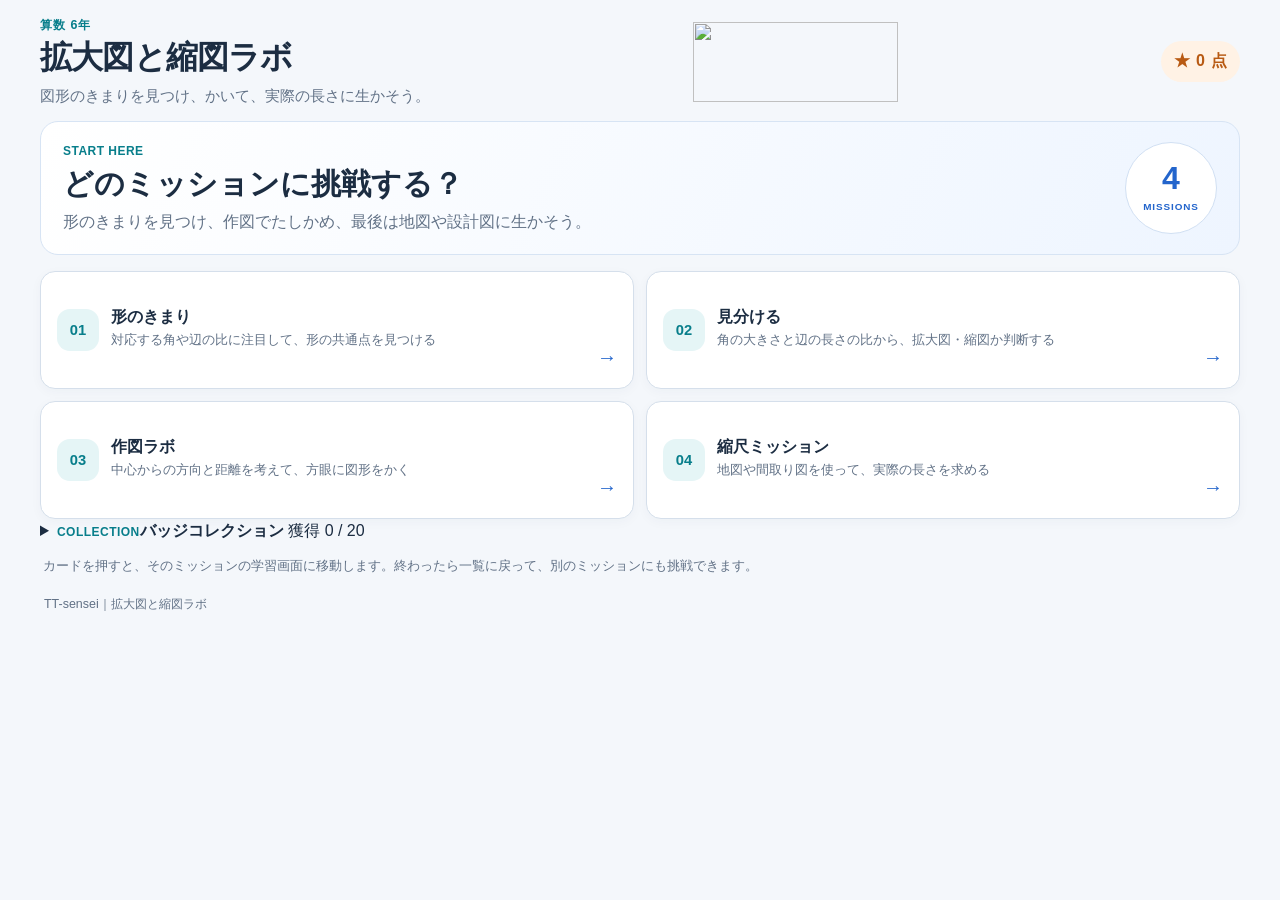
==== commit 14e01968: "Remove prototype footer and add the 20-badge collection" ====
--- a/index.html
+++ b/index.html
@@ -5,8 +5,8 @@
 <meta name="viewport" content="width=device-width, initial-scale=1, viewport-fit=cover">
 <meta name="theme-color" content="#f4f7fb">
 <meta name="description" content="小学6年算数「拡大図と縮図」を学ぶ無料の学習アプリです。">
-<title>拡大図と縮図ラボ｜拡大図と縮図ラボ</title>
-<link rel="stylesheet" href="styles.css">
+<title>拡大図と縮図ラボ</title>
+<link rel="stylesheet" href="styles.css?v=20261029-badges">
 </head>
 <body>
 <main class="app">
@@ -38,11 +38,24 @@
     <a class="tab" href="draw.html"><span class="num">03</span><span class="tab-title">作図ラボ</span><span class="tab-sub">中心からの方向と距離を考えて、方眼に図形をかく</span><span class="tab-status" id="status-draw"></span></a>
     <a class="tab" href="scale.html"><span class="num">04</span><span class="tab-title">縮尺ミッション</span><span class="tab-sub">地図や間取り図を使って、実際の長さを求める</span><span class="tab-status" id="status-scale"></span></a>
   </nav>
+  <details class="badge-collection" id="badgeCollection">
+    <summary>
+      <span class="badge-collection-title"><span class="section-label">COLLECTION</span><strong>バッジコレクション</strong></span>
+      <span class="badge-count" id="badgeCount">獲得 0 / 20</span>
+    </summary>
+    <div class="badge-collection-body">
+      <p class="lead">ミッションに取り組んだり、正解を重ねたりしてバッジを集めよう。獲得したバッジはこの端末に保存されるよ。</p>
+      <div class="badge-progress-track" role="progressbar" aria-label="バッジ獲得数" aria-valuemin="0" aria-valuemax="20" aria-valuenow="0" id="badgeProgressTrack"><div class="badge-progress-fill" id="badgeProgressFill"></div></div>
+      <div class="badge-grid" id="badgeGrid" aria-live="polite"></div>
+      <p class="badge-lab-link"><a href="https://tt-sensei.github.io/edu-assets/" target="_blank" rel="noopener">バッジ素材を見る：Badge Lab</a></p>
+    </div>
+  </details>
   <p class="home-footnote">カードを押すと、そのミッションの学習画面に移動します。終わったら一覧に戻って、別のミッションにも挑戦できます。</p>
 </section>
-<footer class="footer">TT-sensei 学習アプリ試作版 ｜ 問題と図形はこのページ内で処理します。キャラクター画像が表示されなくても学習できます。</footer>
+<footer class="footer">TT-sensei｜拡大図と縮図ラボ</footer>
 </main>
-<script src="js/common.js"></script>
-<script src="js/home.js"></script>
+<script src="js/badges.js?v=20261029-badges"></script>
+<script src="js/common.js?v=20261029-badges"></script>
+<script src="js/home.js?v=20261029-badges"></script>
 </body>
 </html>
--- a/styles.css
+++ b/styles.css
@@ -119,3 +119,29 @@
 @media(max-width:850px){.app{padding:13px 12px 24px}.layout,.stage{grid-template-columns:1fr}.shape-grid{grid-template-columns:repeat(3,minmax(0,1fr))}.group-image{width:125px;height:58px}.tabs{grid-template-columns:repeat(2,minmax(0,1fr));gap:10px}.tab{min-height:110px;padding:14px 42px 14px 14px;text-align:left}.board{max-height:370px}}
 @media(max-width:560px){header{align-items:flex-start}.group-image{display:none}.subtitle{font-size:.88rem}.home-hero{padding:16px;gap:10px}.home-count{width:64px;height:64px}.home-count strong{font-size:1.55rem}.home-count span{font-size:.52rem}.tabs{grid-template-columns:1fr;gap:9px}.tab{min-height:98px;font-size:.91rem;padding:12px 42px 12px 12px;column-gap:9px}.tab .num{width:36px;height:36px;border-radius:11px}.tab-title{font-size:.94rem}.tab-sub{font-size:.8rem}.panel-toolbar{margin-top:0}.panel-step{font-size:.67rem}.shape-grid{grid-template-columns:repeat(2,minmax(0,1fr))}.shape-card{min-height:140px}.rule-grid{grid-template-columns:1fr}.inspect{grid-template-columns:1fr}.inspect svg{max-height:100px}.scale-scene{grid-template-columns:82px minmax(0,1fr);gap:9px;padding:9px}.scene-art{min-height:78px;padding:4px}.scene-art svg{height:66px}.scene-copy p{font-size:.84rem}.scene-facts span{font-size:.72rem}.scale-options{grid-template-columns:1fr}.score{padding:7px 10px;font-size:.86rem}.card{padding:13px}.choice-grid{gap:7px}}
 @media(prefers-reduced-motion:reduce){html{scroll-behavior:auto}*,*::before,*::after{transition:none!important;animation:none!important}}
+
+
+/* 見分ける：図形を重ねて確かめる操作エリア */
+.overlay-tools{display:flex;align-items:center;flex-wrap:wrap;gap:10px;margin:5px 0 10px}
+.overlay-tools .mini{margin:0}
+.overlay-workbench{margin:8px 0 14px;padding:13px;border:1px solid var(--line);border-radius:13px;background:#f7faff}
+.overlay-workbench h3{margin:0 0 5px;font-size:1rem}
+.overlay-visual{display:block;width:100%;aspect-ratio:3/2;max-height:300px;margin-top:10px;border:1px solid var(--line);border-radius:11px;background-color:#fff;touch-action:none}
+.overlay-candidate{cursor:grab}
+.overlay-candidate:active{cursor:grabbing}
+.overlay-controls{display:grid;grid-template-columns:repeat(2,minmax(0,1fr));gap:12px;margin-top:12px}
+.range-control{min-width:0;padding:10px 11px;background:#fff;border:1px solid var(--line);border-radius:10px}
+.range-control label{display:flex;align-items:center;justify-content:space-between;gap:8px;margin-bottom:8px;font-size:.86rem;font-weight:800}
+.range-control output{white-space:nowrap;color:var(--blue);font-variant-numeric:tabular-nums}
+.range-control input[type=range]{display:block;width:100%;margin:0;accent-color:var(--blue)}
+.overlay-buttons{display:flex;flex-wrap:wrap;gap:8px;margin-top:10px}
+.overlay-hint{margin:9px 0 0;font-size:.84rem;color:var(--sub)}
+.overlay-angle-label{font-size:11px;font-weight:900;paint-order:stroke;stroke:#fff;stroke-width:3px;stroke-linejoin:round;pointer-events:none}
+@media(max-width:560px){.overlay-workbench{padding:9px}.overlay-controls{grid-template-columns:1fr}.overlay-buttons .btn{flex:1 1 auto}}
+
+/* 見分ける：操作が不慣れなときも位置を調整できるボタン */
+.overlay-nudge{display:flex;align-items:center;flex-wrap:wrap;gap:7px;margin-top:10px;font-size:.85rem;color:var(--sub)}
+.overlay-nudge button{min-width:44px;min-height:42px;border:1px solid var(--line);border-radius:9px;background:#fff;color:var(--ink);font-size:1.15rem;font-weight:900;cursor:pointer}
+.overlay-nudge button:hover{border-color:var(--blue);background:var(--blue-soft)}
+.overlay-visual{cursor:grab}
+.overlay-visual:active{cursor:grabbing}
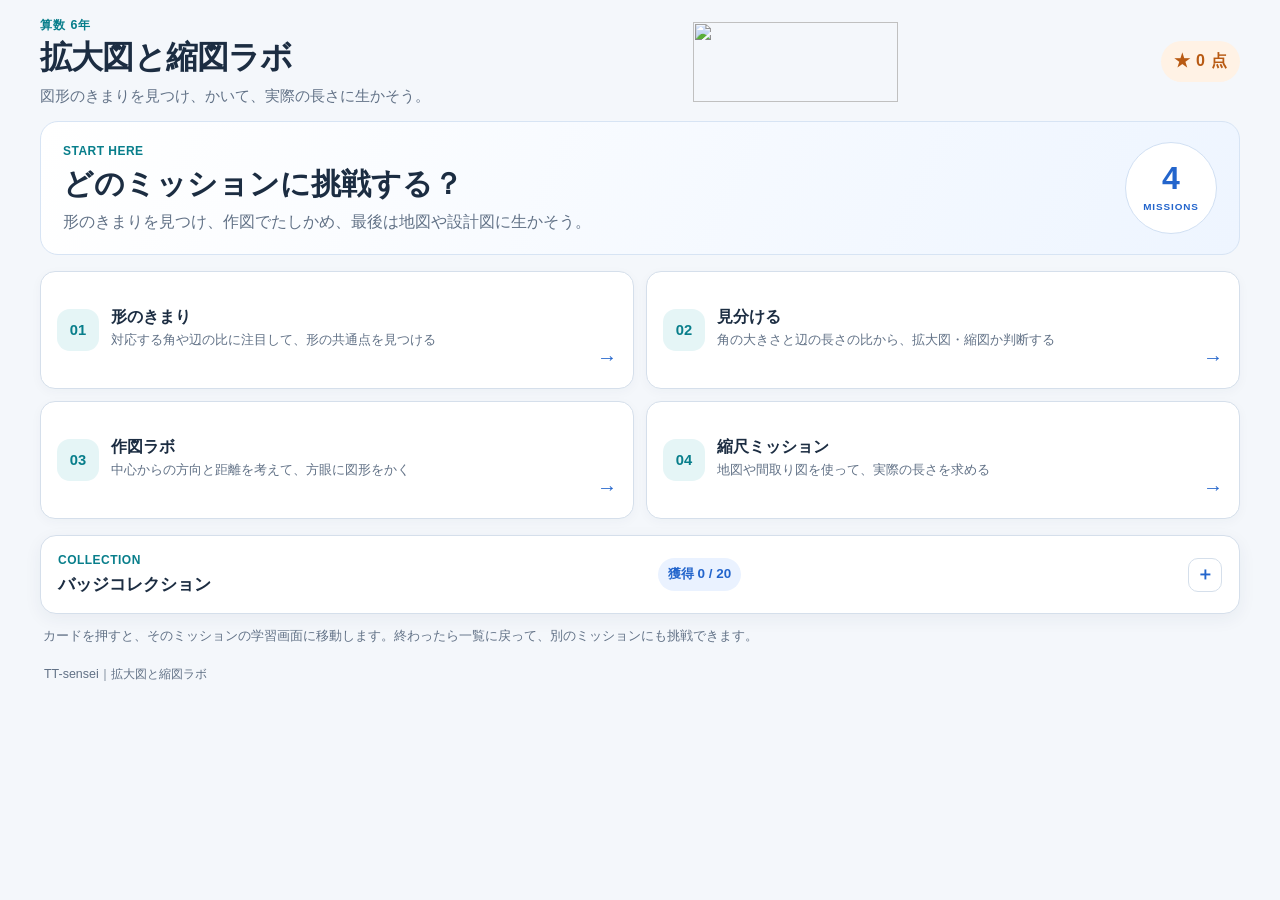
==== commit adc70591: "Bust cached script URLs after scale mission fix" ====
--- a/index.html
+++ b/index.html
@@ -6,7 +6,7 @@
 <meta name="theme-color" content="#f4f7fb">
 <meta name="description" content="小学6年算数「拡大図と縮図」を学ぶ無料の学習アプリです。">
 <title>拡大図と縮図ラボ</title>
-<link rel="stylesheet" href="styles.css?v=20261029-badges">
+<link rel="stylesheet" href="styles.css?v=20261029-badges-fix1">
 </head>
 <body>
 <main class="app">
@@ -54,8 +54,8 @@
 </section>
 <footer class="footer">TT-sensei｜拡大図と縮図ラボ</footer>
 </main>
-<script src="js/badges.js?v=20261029-badges"></script>
-<script src="js/common.js?v=20261029-badges"></script>
-<script src="js/home.js?v=20261029-badges"></script>
+<script src="js/badges.js?v=20261029-badges-fix1"></script>
+<script src="js/common.js?v=20261029-badges-fix1"></script>
+<script src="js/home.js?v=20261029-badges-fix1"></script>
 </body>
 </html>
--- a/styles.css
+++ b/styles.css
@@ -145,3 +145,44 @@
 .overlay-nudge button:hover{border-color:var(--blue);background:var(--blue-soft)}
 .overlay-visual{cursor:grab}
 .overlay-visual:active{cursor:grabbing}
+
+
+/* Badge collection: shared edu-assets WebP badges and persistent rewards */
+.badge-collection{margin-top:16px;border:1px solid var(--line);border-radius:16px;background:var(--paper);box-shadow:var(--shadow);overflow:hidden}
+.badge-collection summary{display:flex;align-items:center;justify-content:space-between;gap:14px;padding:15px 17px;cursor:pointer;list-style:none}
+.badge-collection summary::-webkit-details-marker{display:none}
+.badge-collection summary::after{content:"＋";display:grid;place-items:center;flex:0 0 32px;width:32px;height:32px;border:1px solid var(--line);border-radius:10px;color:var(--blue);font-size:1.1rem;font-weight:900}
+.badge-collection[open] summary::after{content:"−"}
+.badge-collection-title{display:flex;flex-direction:column;gap:1px;min-width:0}
+.badge-collection-title .section-label{margin:0}
+.badge-collection-title strong{font-size:1.08rem}
+.badge-count{flex:0 0 auto;padding:6px 10px;border-radius:999px;background:var(--blue-soft);color:var(--blue);font-size:.84rem;font-weight:900;white-space:nowrap}
+.badge-collection-body{padding:0 14px 14px}
+.badge-collection-body>.lead{margin:0 2px 10px;font-size:.9rem}
+.badge-progress-track{height:8px;margin:0 2px 13px;border-radius:999px;background:#e5ebf2;overflow:hidden}
+.badge-progress-fill{height:100%;width:0;background:var(--teal);border-radius:inherit;transition:width .25s ease}
+.badge-grid{display:grid;grid-template-columns:repeat(5,minmax(0,1fr));gap:10px}
+.badge-item{display:flex;flex-direction:column;align-items:center;min-width:0;padding:10px 7px 9px;border:1px solid var(--line);border-radius:12px;background:#fbfcfe;text-align:center}
+.badge-item img{display:block;width:clamp(48px,6vw,76px);height:clamp(48px,6vw,76px);object-fit:contain;margin:0 auto 6px}
+.badge-item.is-locked img{filter:grayscale(1);opacity:.36}
+.badge-item.is-earned{border-color:#b8dfca;background:#f3fbf6}
+.badge-item strong{font-size:.84rem;line-height:1.35;overflow-wrap:anywhere}
+.badge-item p{font-size:.73rem;line-height:1.4;color:var(--sub);margin:5px 0 7px;flex:1}
+.badge-status{display:inline-block;margin-top:auto;padding:3px 7px;border-radius:999px;background:#eef1f5;color:#617186;font-size:.68rem;font-weight:800}
+.badge-item.is-earned .badge-status{background:var(--green-soft);color:var(--green)}
+.badge-lab-link{margin:12px 2px 0;font-size:.82rem}
+.badge-lab-link a{color:var(--blue);font-weight:800}
+.badge-reward-notice{margin:0 0 14px;padding:13px 15px;border:1px solid #b8dfca;border-radius:14px;background:#f3fbf6}
+.badge-reward-copy{display:flex;align-items:baseline;flex-wrap:wrap;gap:8px}
+.badge-reward-copy strong{font-size:1.02rem;color:var(--green)}
+.badge-reward-count{font-size:.88rem;color:var(--sub)}
+.badge-reward-items{display:flex;align-items:start;gap:10px;flex-wrap:wrap;margin-top:10px}
+.badge-reward-item{display:flex;flex-direction:column;align-items:center;gap:4px;width:76px;text-align:center}
+.badge-reward-item img{display:block;width:56px;height:56px;object-fit:contain}
+.badge-reward-item span{font-size:.7rem;font-weight:800;line-height:1.25}
+.badge-reward-more{align-self:center;font-size:.8rem;color:var(--sub);font-weight:800}
+.badge-reward-actions{display:flex;gap:8px;flex-wrap:wrap;margin-top:11px}
+.badge-reward-actions .btn{min-height:40px;padding:7px 12px;font-size:.86rem}
+@media(max-width:850px){.badge-grid{grid-template-columns:repeat(4,minmax(0,1fr))}}
+@media(max-width:560px){.badge-collection summary{padding:13px}.badge-collection-body{padding:0 9px 10px}.badge-grid{grid-template-columns:repeat(3,minmax(0,1fr));gap:7px}.badge-item{padding:8px 5px}.badge-item img{width:52px;height:52px}.badge-item strong{font-size:.79rem}.badge-item p{font-size:.68rem}.badge-reward-notice{padding:11px}.badge-reward-actions .btn{flex:1}}
+@media(max-width:360px){.badge-grid{grid-template-columns:repeat(2,minmax(0,1fr))}}
